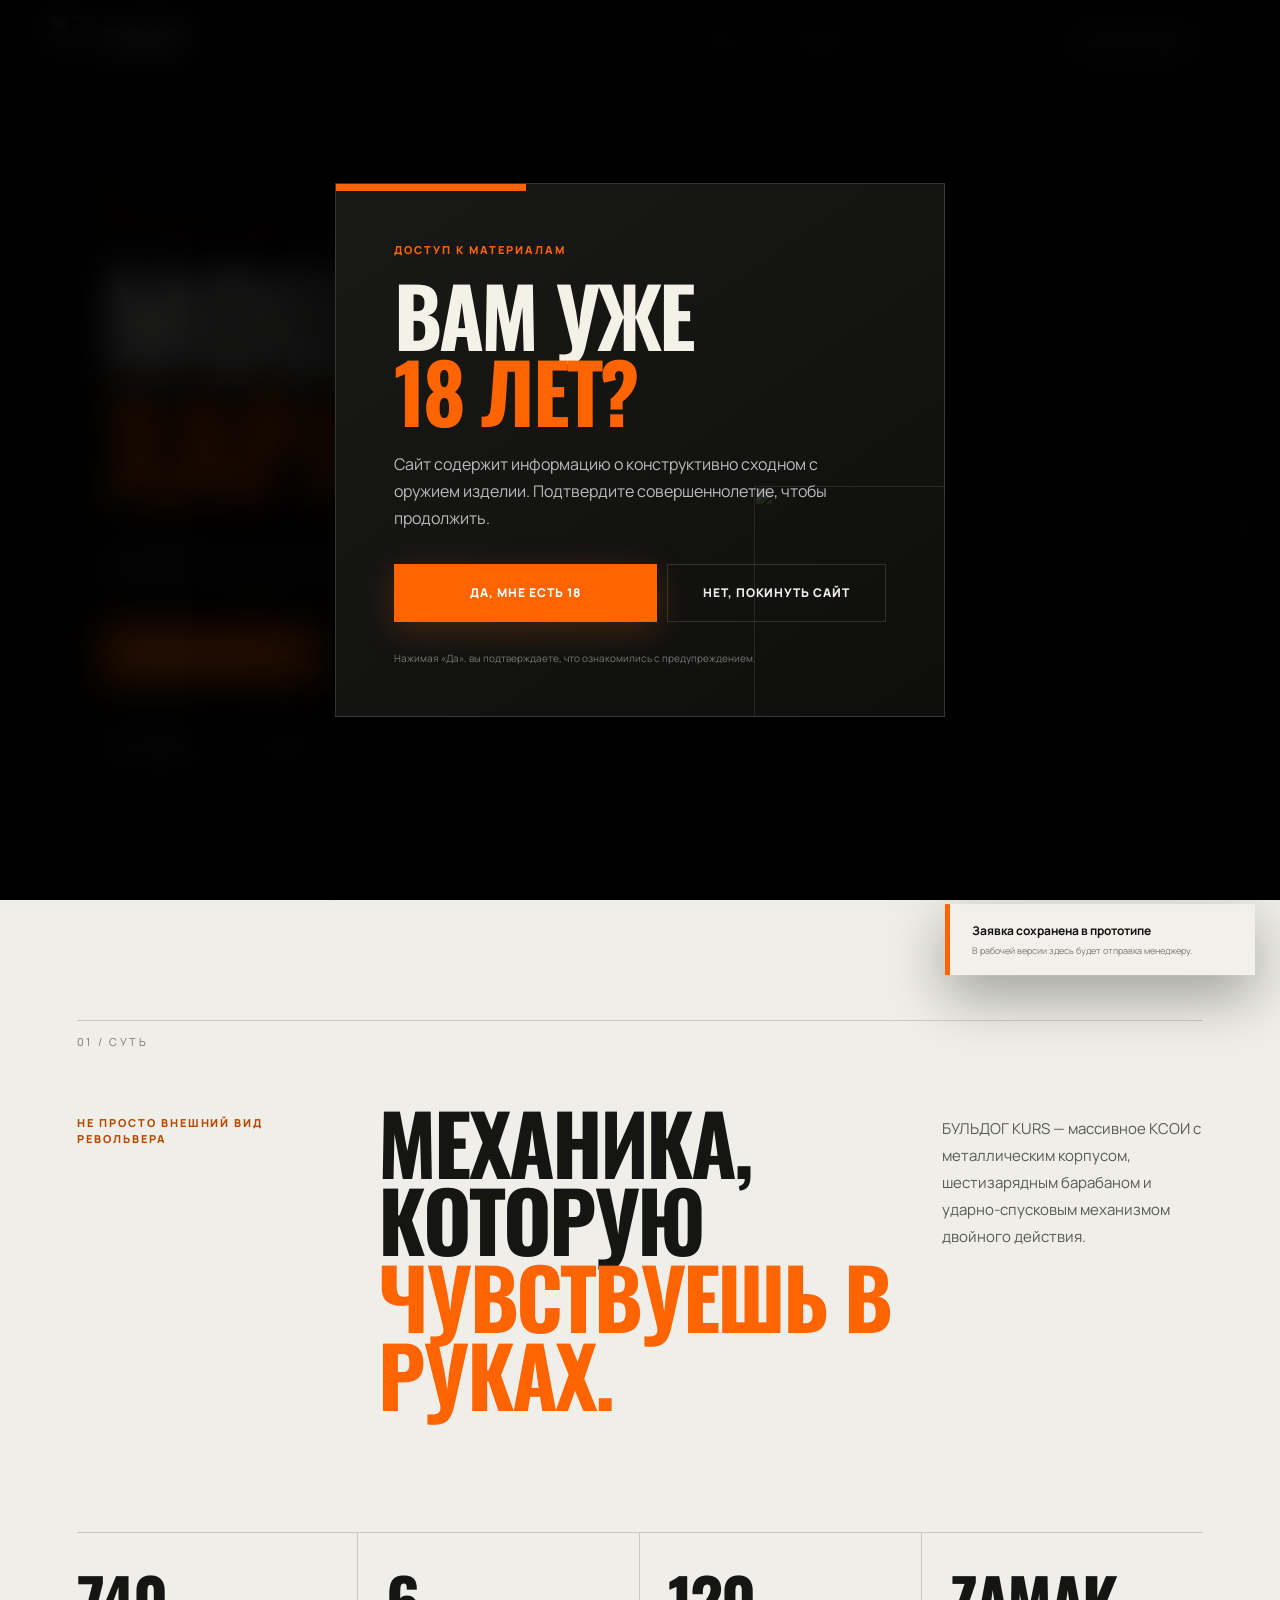
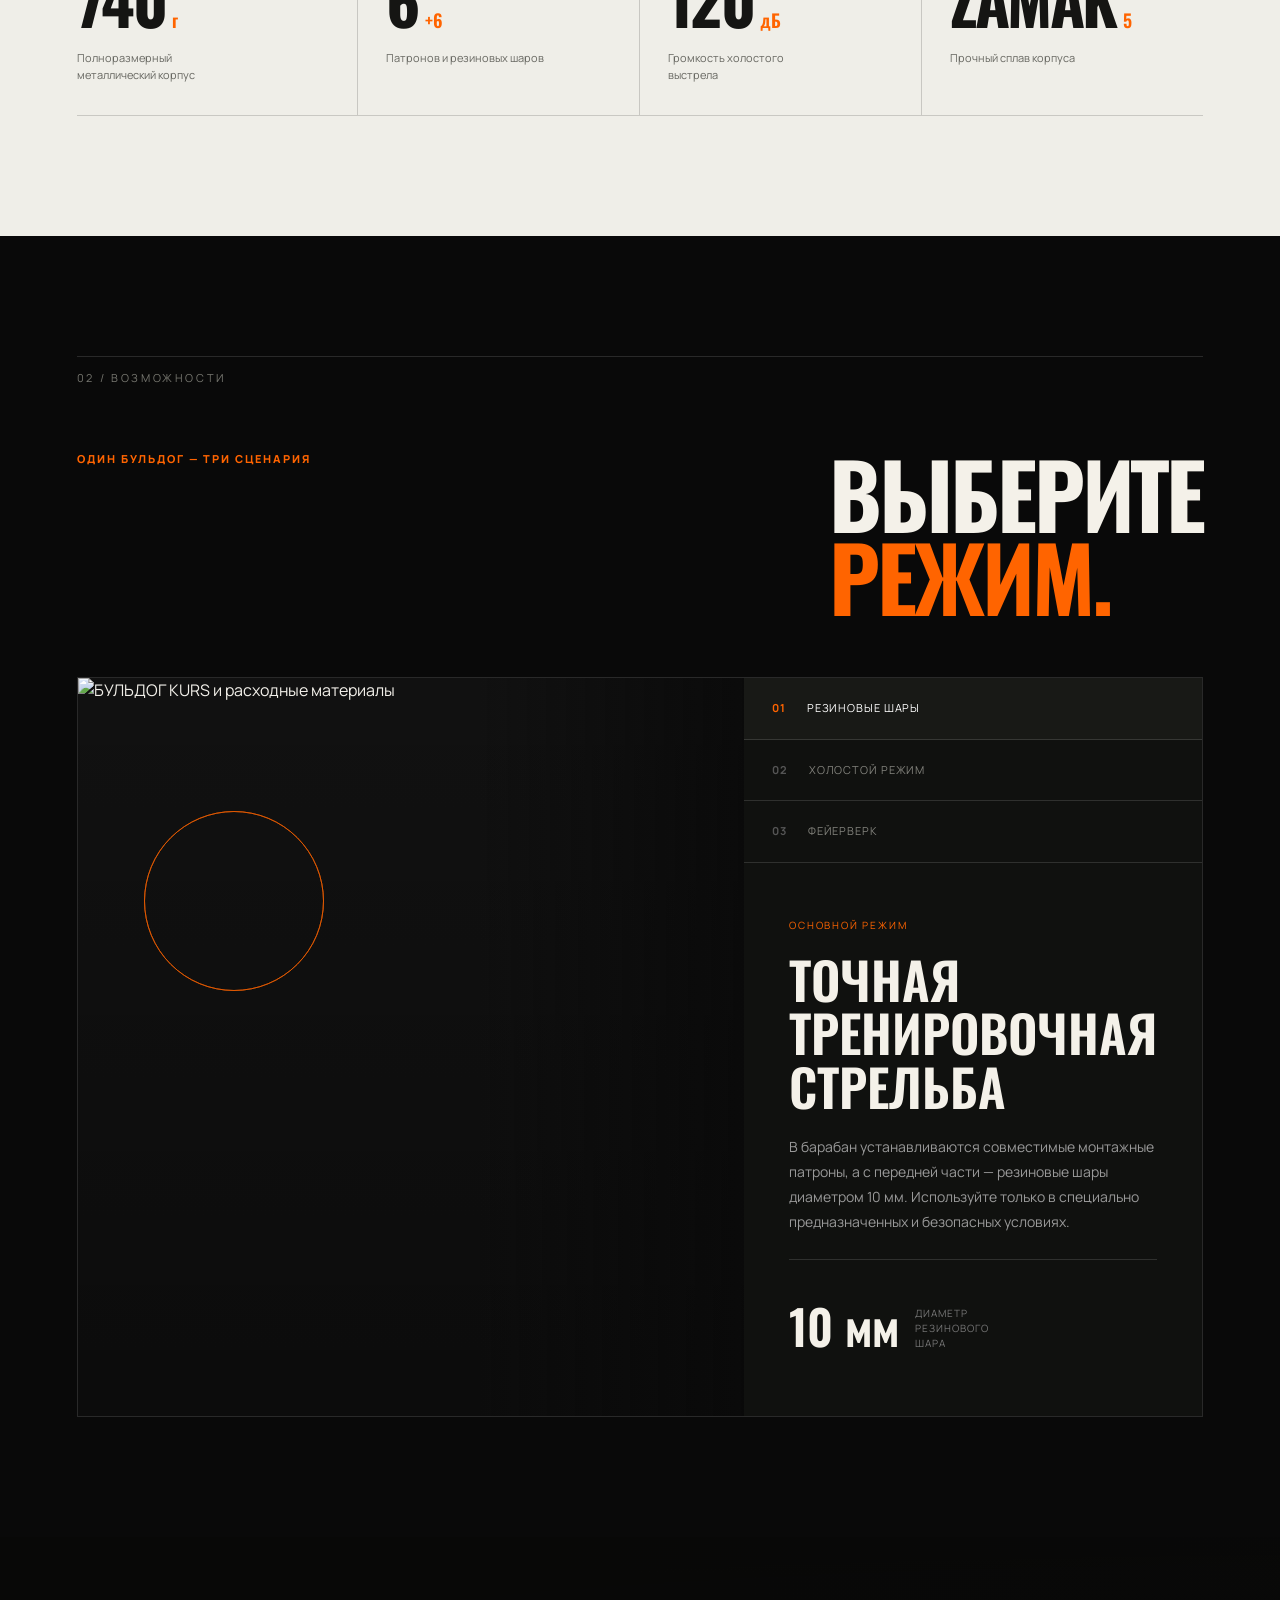
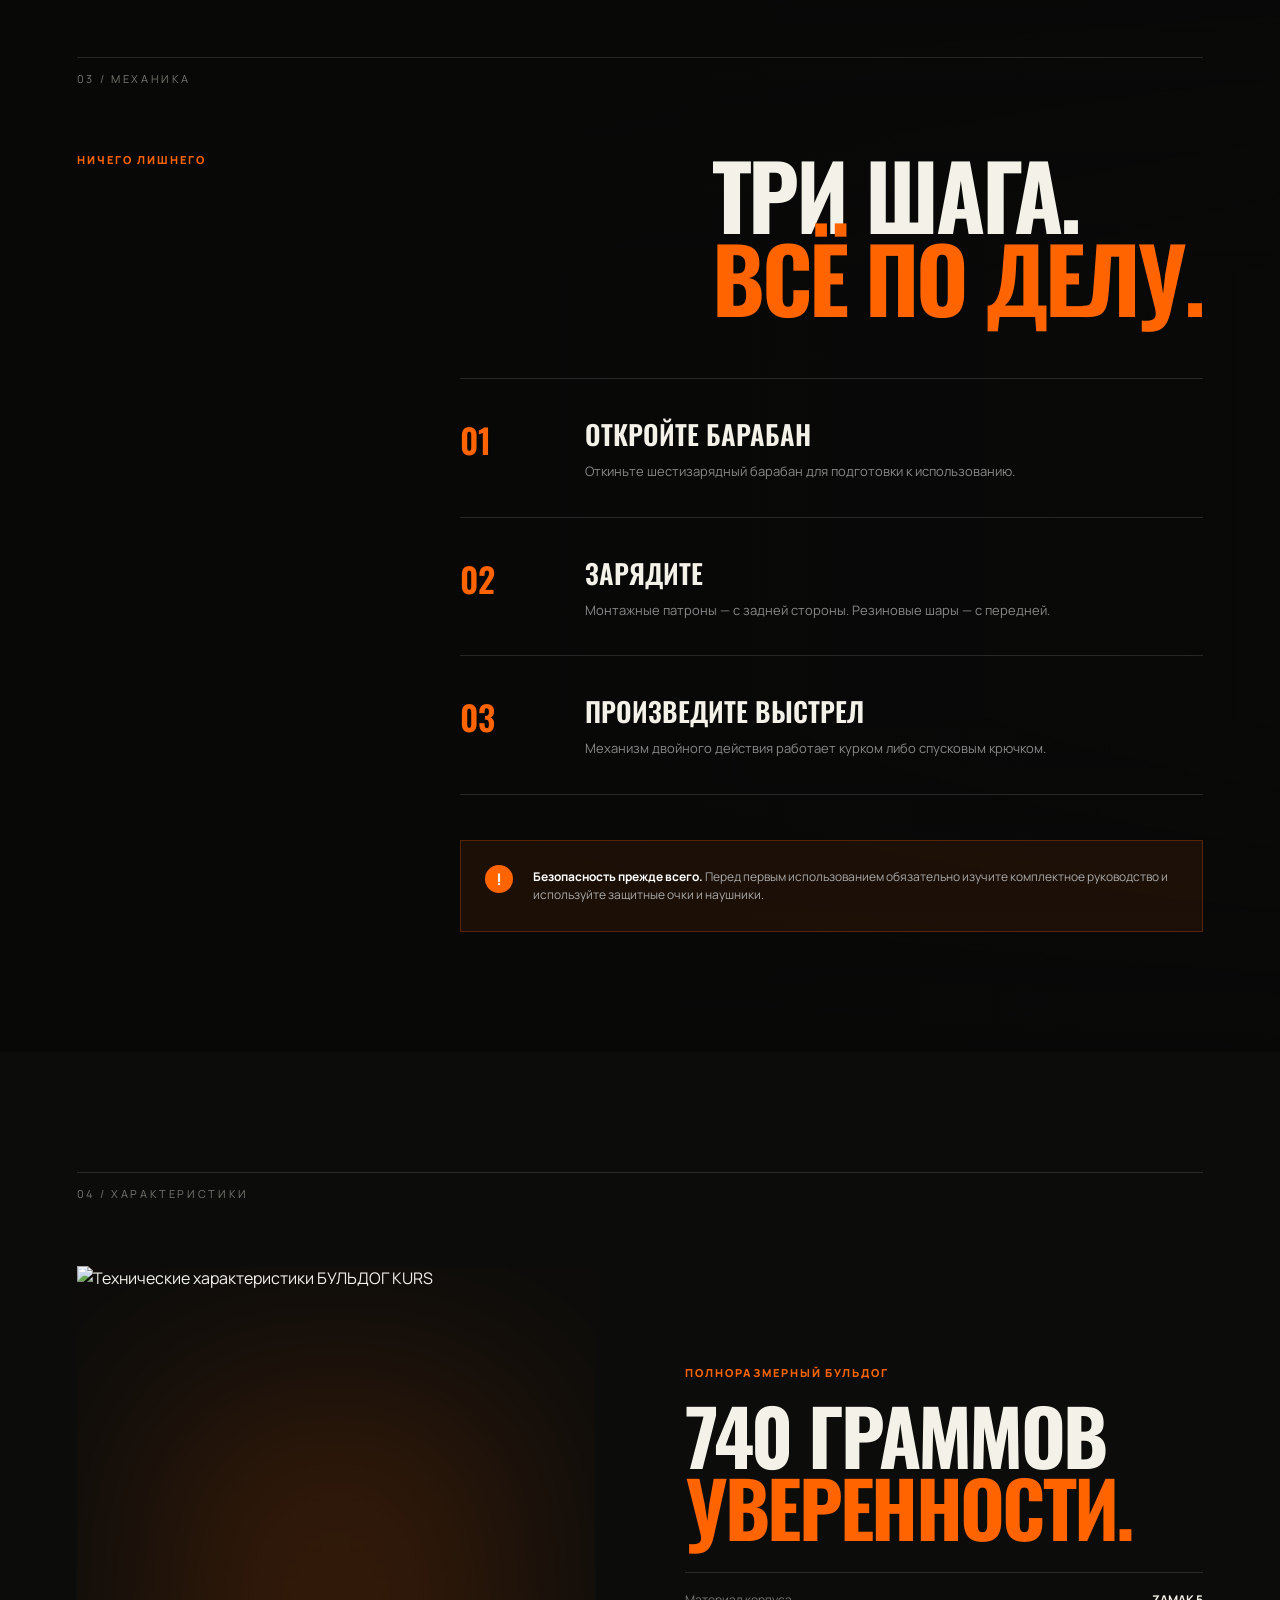
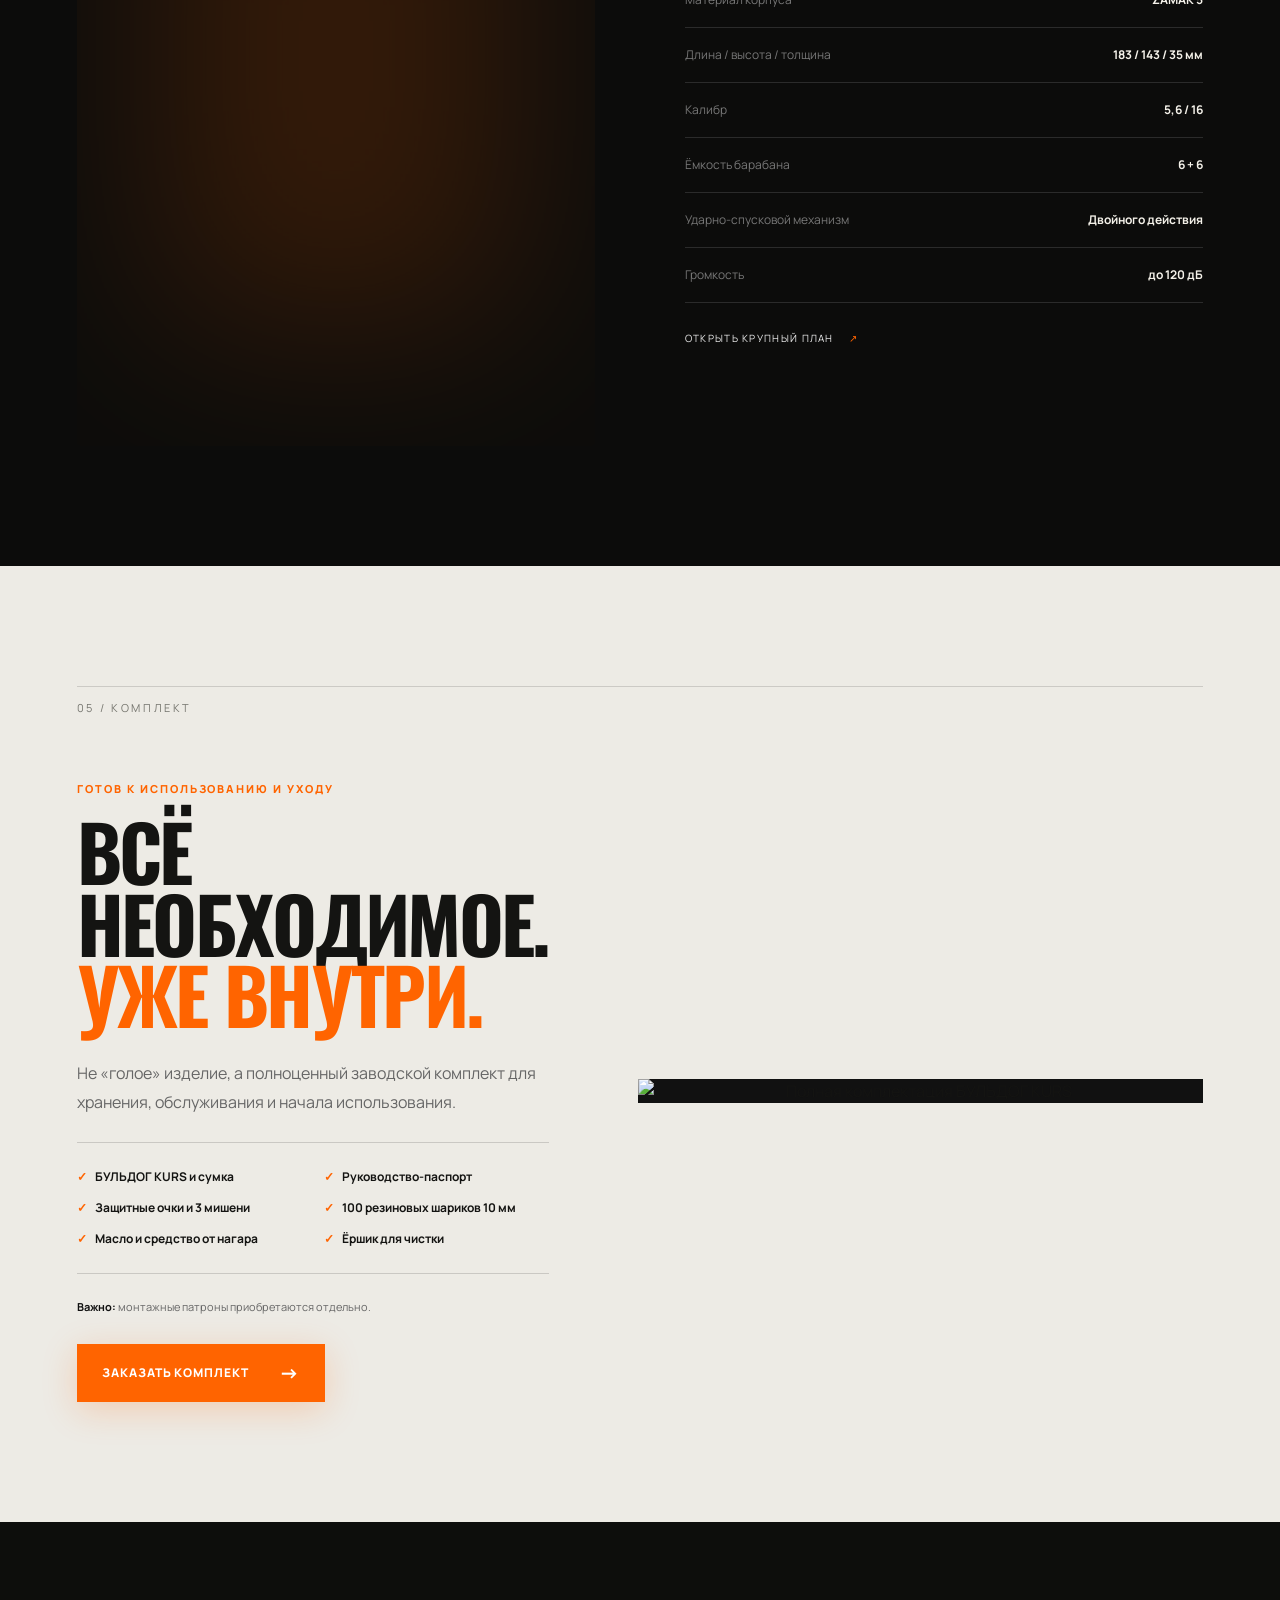
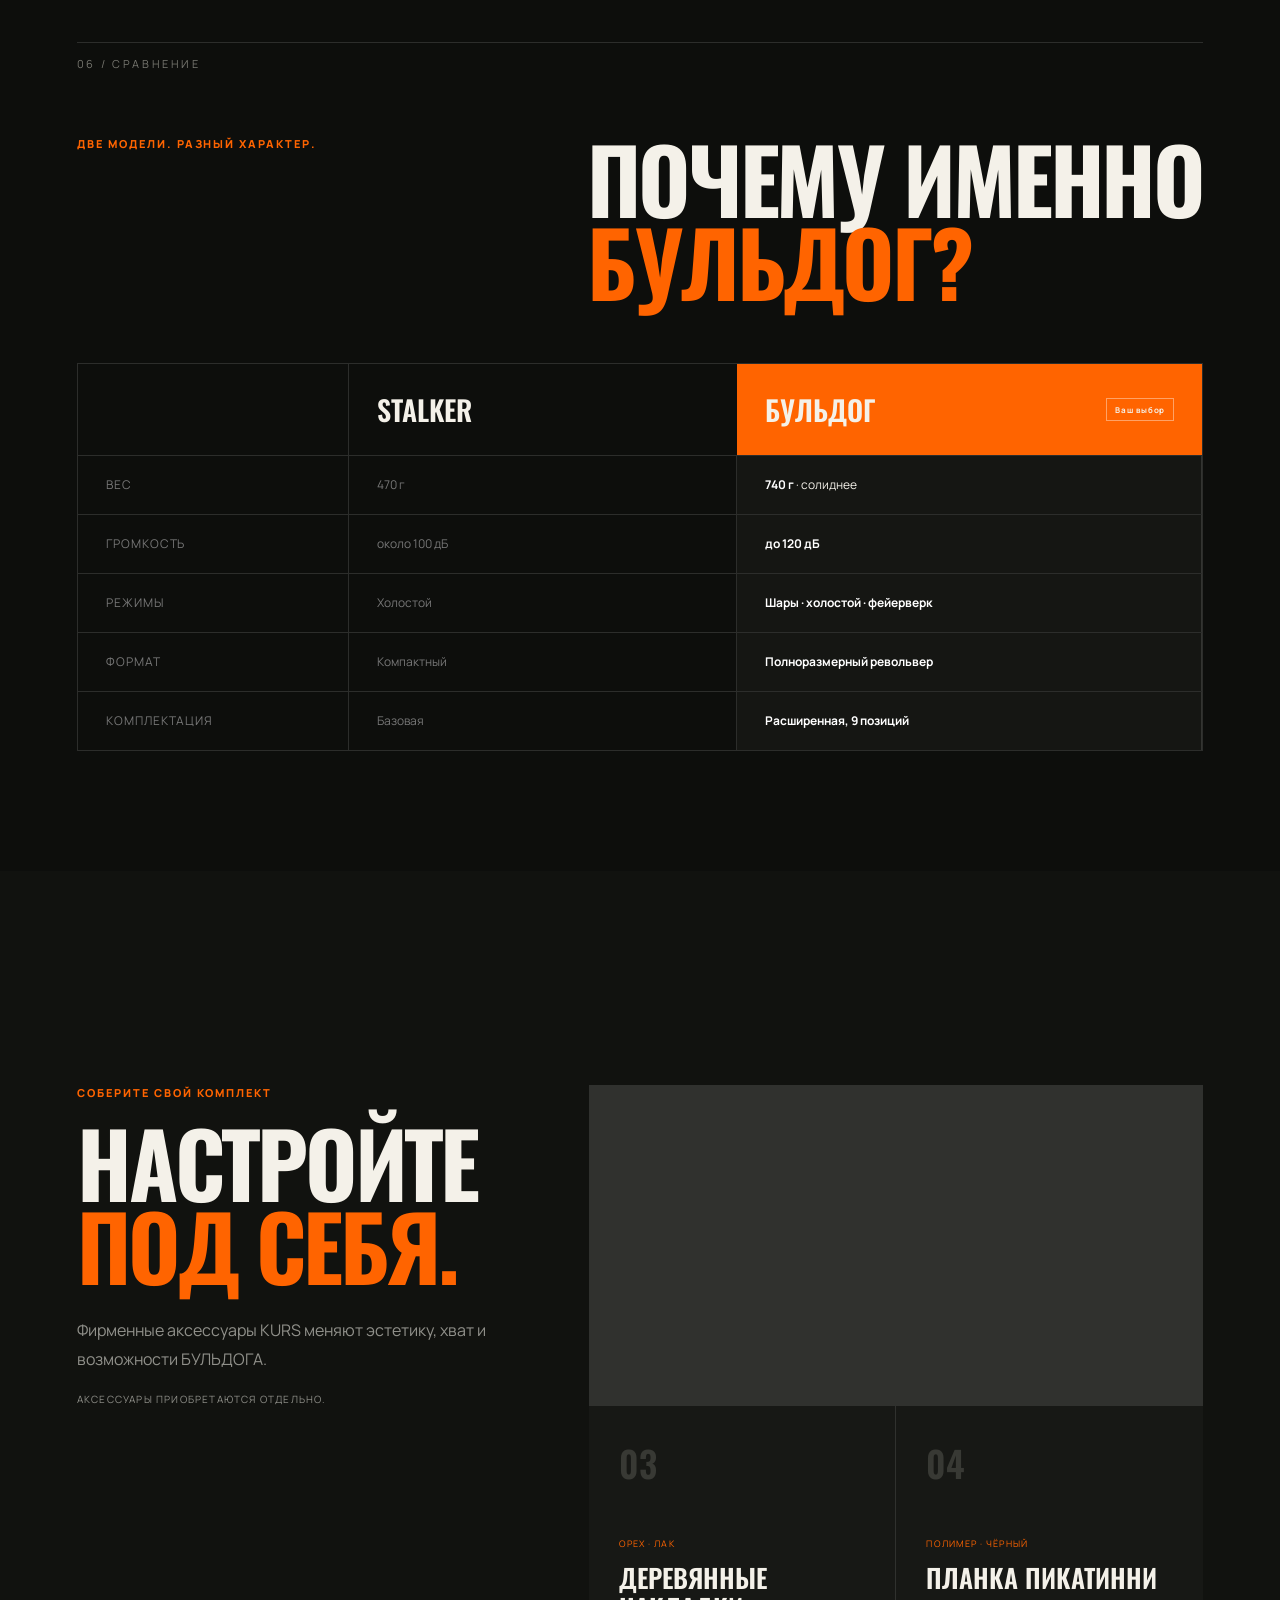
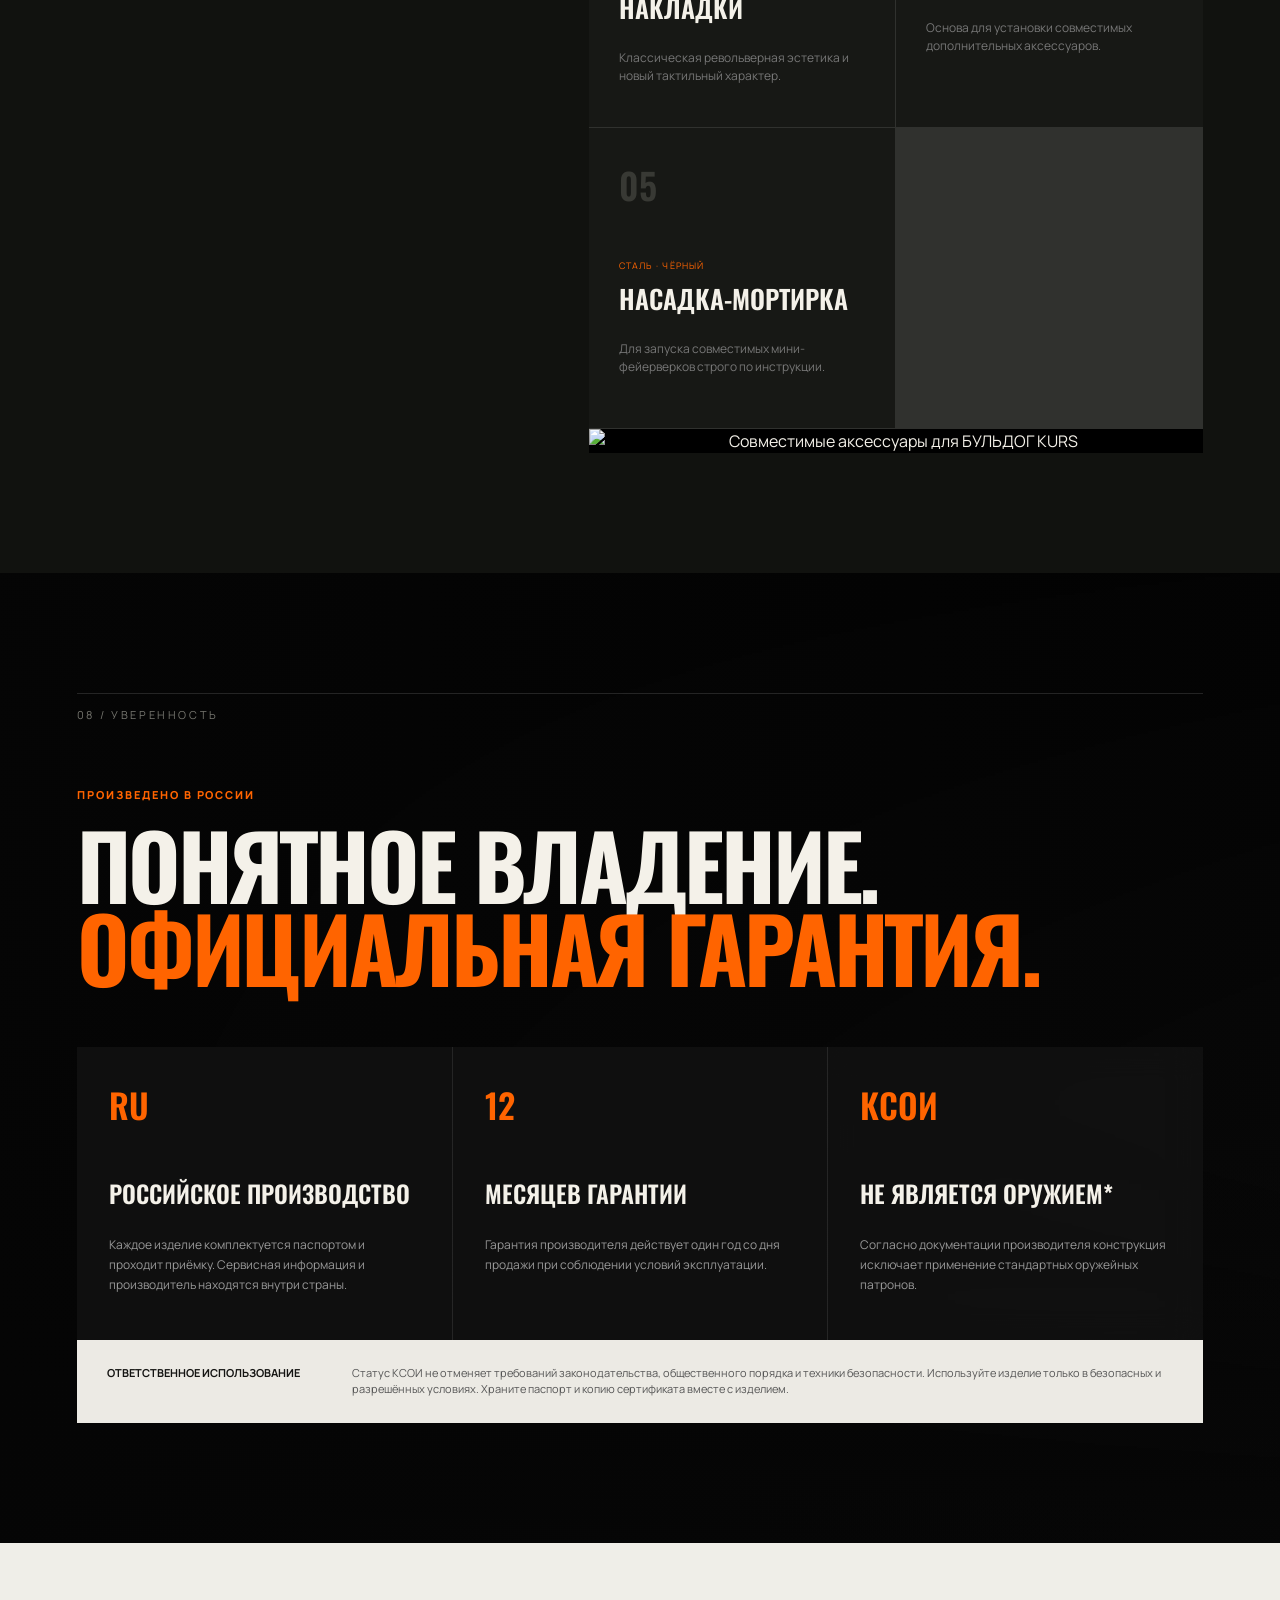
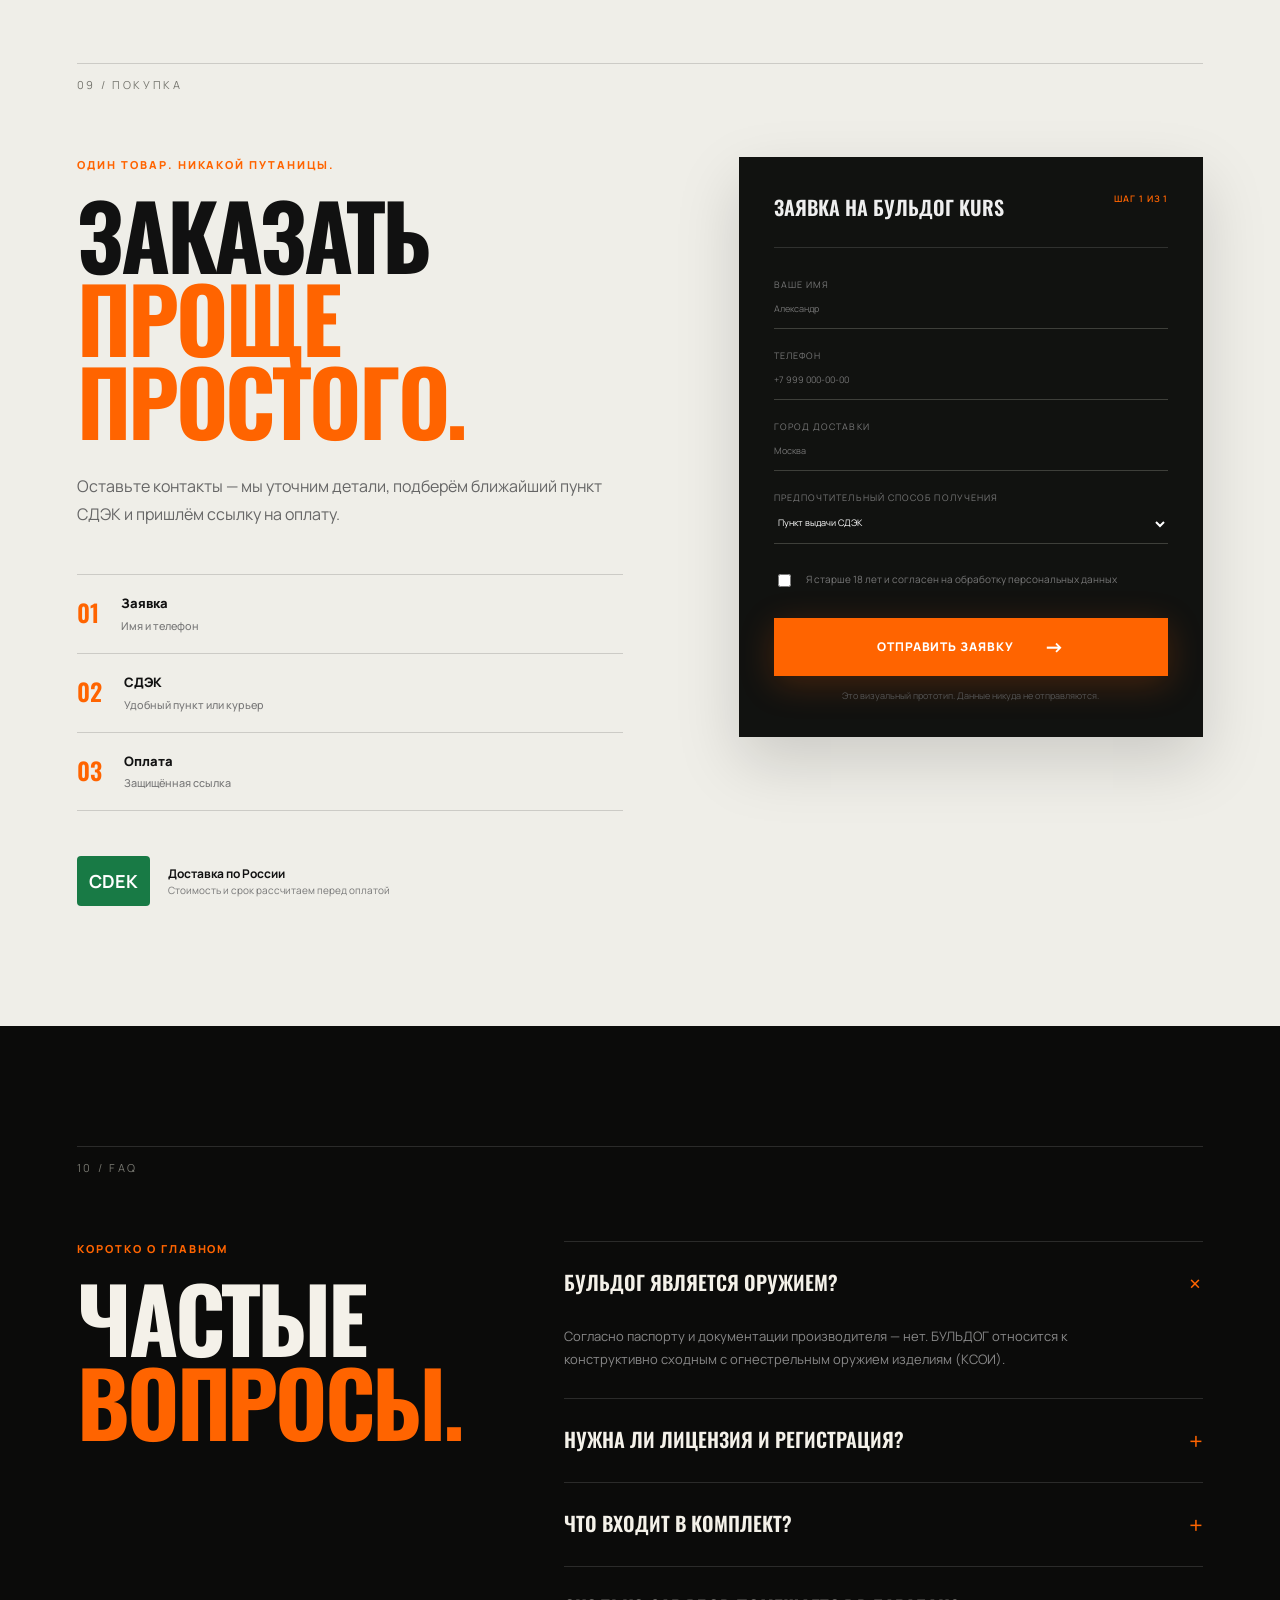
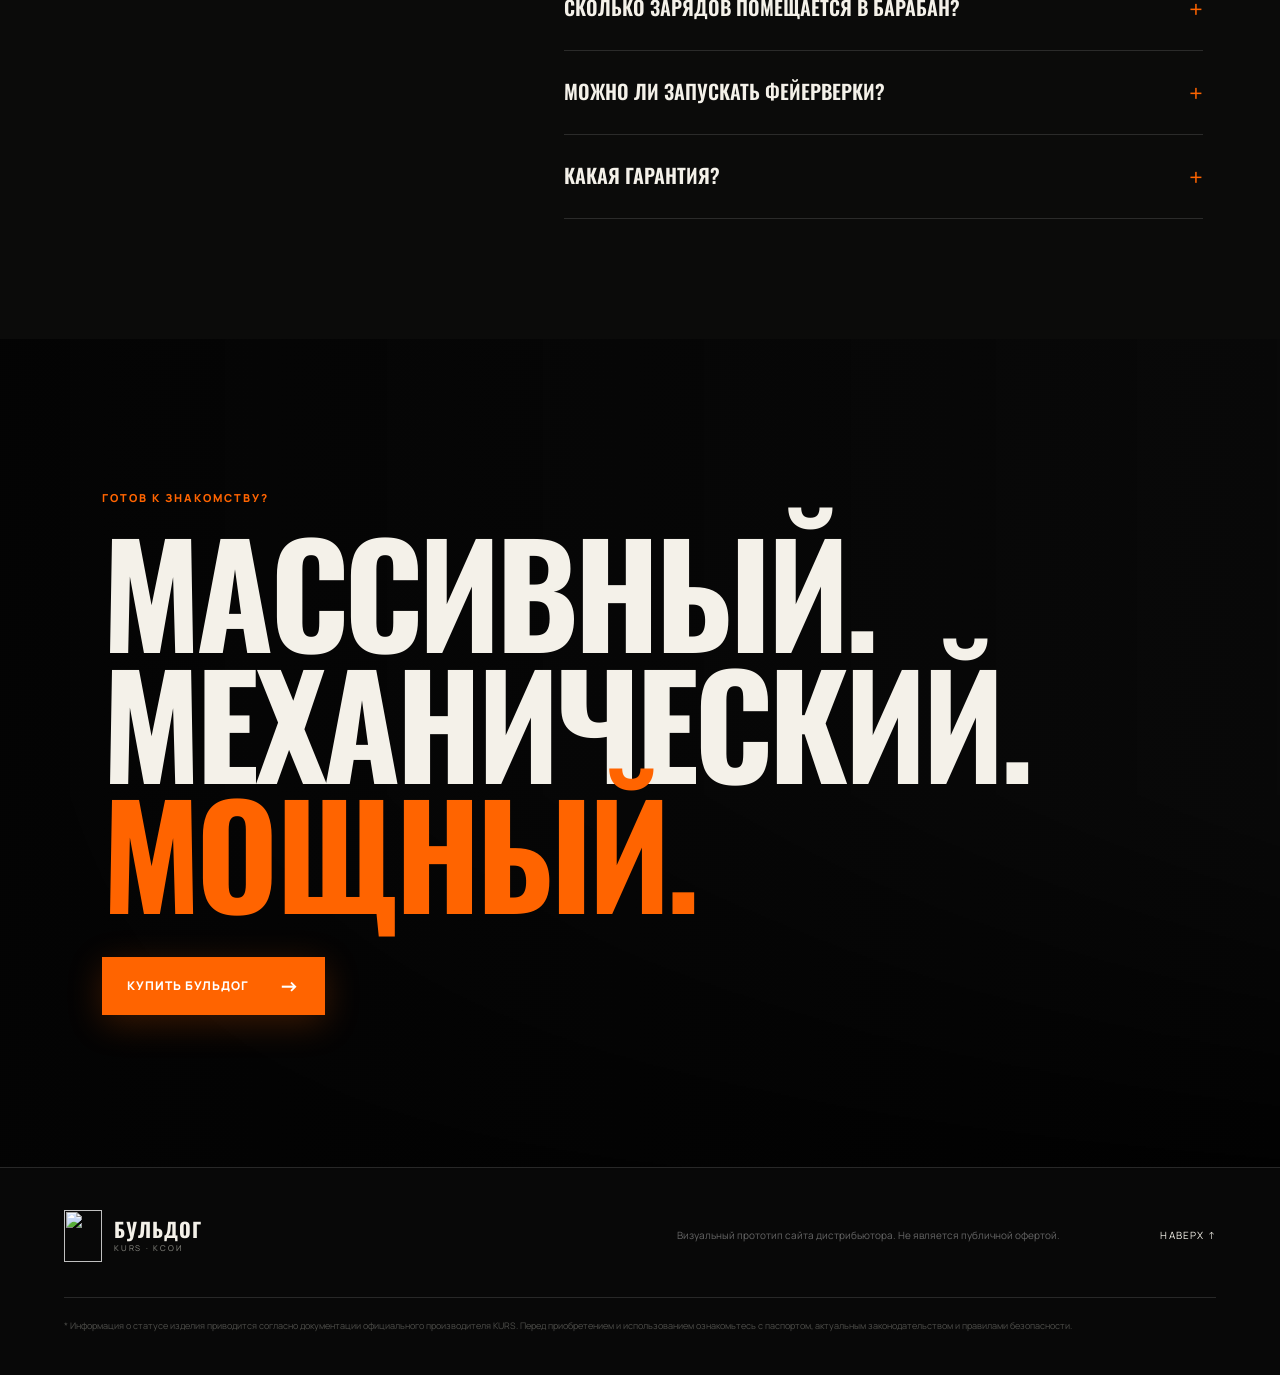
==== index.html @ 3ea6dd88 "Initial" ====
<!doctype html>
<html lang="ru">
<head>
  <meta charset="UTF-8">
  <meta name="viewport" content="width=device-width, initial-scale=1.0">
  <meta name="theme-color" content="#090909">
  <meta name="description" content="БУЛЬДОГ KURS — полноразмерное КСОИ российского производства. Подробный обзор, характеристики, комплектация и заявка на покупку.">
  <meta property="og:type" content="website">
  <meta property="og:locale" content="ru_RU">
  <meta property="og:title" content="БУЛЬДОГ KURS — мощный характер">
  <meta property="og:description" content="Полноразмерная механика. Металлический корпус. Три режима. Российское производство.">
  <meta property="og:image" content="images/og.png">
  <meta name="twitter:card" content="summary_large_image">
  <meta name="twitter:title" content="БУЛЬДОГ KURS — мощный характер">
  <meta name="twitter:description" content="Полноразмерная механика. Металлический корпус. Три режима.">
  <meta name="twitter:image" content="images/og.png">
  <title>БУЛЬДОГ KURS — мощный характер</title>
  <link rel="preconnect" href="https://fonts.googleapis.com">
  <link rel="preconnect" href="https://fonts.gstatic.com" crossorigin>
  <link href="https://fonts.googleapis.com/css2?family=Manrope:wght@400;500;600;700;800&family=Oswald:wght@500;600;700&display=swap" rel="stylesheet">
  <link rel="stylesheet" href="styles.css">
</head>
<body class="age-locked">
  <div class="noise" aria-hidden="true"></div>
  <div class="scroll-progress" aria-hidden="true"><span></span></div>

  <div class="age-gate" id="ageGate" role="dialog" aria-modal="true" aria-labelledby="ageTitle">
    <div class="age-gate__backdrop"></div>
    <div class="age-gate__panel">
      <div class="age-gate__mark" aria-hidden="true">
        <img src="images/logo-dark.webp" alt="">
      </div>
      <p class="eyebrow">Доступ к материалам</p>
      <h2 id="ageTitle">Вам уже<br><span>18 лет?</span></h2>
      <p>Сайт содержит информацию о конструктивно сходном с оружием изделии. Подтвердите совершеннолетие, чтобы продолжить.</p>
      <div class="age-gate__actions">
        <button class="button button--primary" id="ageYes" type="button">Да, мне есть 18</button>
        <button class="button button--ghost" id="ageNo" type="button">Нет, покинуть сайт</button>
      </div>
      <small>Нажимая «Да», вы подтверждаете, что ознакомились с предупреждением.</small>
    </div>
  </div>

  <header class="header" id="header">
    <a class="brand" href="#top" aria-label="БУЛЬДОГ KURS — на главную">
      <img src="images/logo-dark.webp" alt="">
      <span><b>БУЛЬДОГ</b><small>KURS · КСОИ</small></span>
    </a>
    <nav class="nav" aria-label="Главная навигация">
      <a href="#modes">Возможности</a>
      <a href="#specs">Характеристики</a>
      <a href="#kit">Комплект</a>
      <a href="#faq">Вопросы</a>
    </nav>
    <a class="header__cta" href="#order">Оставить заявку <span>↗</span></a>
    <button class="menu-toggle" type="button" aria-label="Открыть меню" aria-expanded="false"><span></span><span></span></button>
  </header>

  <main id="top">
    <section class="hero">
      <div class="hero__bg" aria-hidden="true"></div>
      <div class="hero__shade" aria-hidden="true"></div>
      <div class="hero__content reveal">
        <div class="hero__status"><i></i> Российское производство</div>
        <p class="eyebrow">Конструктивно сходное с оружием изделие</p>
        <h1>Мощный<br><span>характер.</span></h1>
        <p class="hero__lead">Полноразмерная механика револьвера. Металлический корпус. Три режима для тренировочной и развлекательной стрельбы.</p>
        <div class="hero__actions">
          <a class="button button--primary" href="#order">Купить БУЛЬДОГ <span>→</span></a>
          <a class="button button--glass" href="#kit">Что в комплекте</a>
        </div>
        <div class="hero__facts">
          <span><b>Без лицензии</b>и регистрации*</span>
          <span><b>12 месяцев</b>гарантии</span>
          <span><b>Доставка СДЭК</b>по всей России</span>
        </div>
      </div>
      <div class="hero__rail" aria-hidden="true"><span>01</span><i></i><b>БУЛЬДОГ KURS</b></div>
      <a class="hero__scroll" href="#intro"><i></i> Исследовать</a>
    </section>

    <section class="intro section" id="intro">
      <div class="section__index reveal">01 / СУТЬ</div>
      <div class="intro__copy reveal">
        <p class="eyebrow">Не просто внешний вид револьвера</p>
        <h2>Механика, которую<br><span>чувствуешь в руках.</span></h2>
        <p>БУЛЬДОГ KURS — массивное КСОИ с металлическим корпусом, шестизарядным барабаном и ударно-спусковым механизмом двойного действия.</p>
      </div>
      <div class="intro__stats reveal">
        <article><strong data-count="740">0</strong><em>г</em><p>Полноразмерный металлический корпус</p></article>
        <article><strong data-count="6">0</strong><em>+6</em><p>Патронов и резиновых шаров</p></article>
        <article><strong data-count="120">0</strong><em>дБ</em><p>Громкость холостого выстрела</p></article>
        <article><strong>ZAMAK</strong><em>5</em><p>Прочный сплав корпуса</p></article>
      </div>
    </section>

    <section class="modes section" id="modes">
      <div class="section__index reveal">02 / ВОЗМОЖНОСТИ</div>
      <div class="section-heading reveal">
        <p class="eyebrow">Один БУЛЬДОГ — три сценария</p>
        <h2>Выберите<br><span>режим.</span></h2>
      </div>
      <div class="modes__stage reveal">
        <div class="modes__image">
          <img src="images/bulldog-modes.webp" alt="БУЛЬДОГ KURS и расходные материалы" loading="lazy">
          <div class="modes__image-shade"></div>
          <div class="sound-waves" aria-hidden="true"><i></i><i></i><i></i></div>
        </div>
        <div class="modes__content">
          <div class="mode-tabs" role="tablist" aria-label="Режимы использования">
            <button class="mode-tab is-active" data-mode="ball" role="tab" aria-selected="true"><b>01</b> Резиновые шары</button>
            <button class="mode-tab" data-mode="blank" role="tab" aria-selected="false"><b>02</b> Холостой режим</button>
            <button class="mode-tab" data-mode="firework" role="tab" aria-selected="false"><b>03</b> Фейерверк</button>
          </div>
          <article class="mode-copy" id="modeCopy">
            <span>ОСНОВНОЙ РЕЖИМ</span>
            <h3>Точная тренировочная стрельба</h3>
            <p>В барабан устанавливаются совместимые монтажные патроны, а с передней части — резиновые шары диаметром 10 мм. Используйте только в специально предназначенных и безопасных условиях.</p>
            <div><b>10 мм</b><small>Диаметр резинового шара</small></div>
          </article>
        </div>
      </div>
    </section>

    <section class="mechanics">
      <div class="mechanics__bg" aria-hidden="true"></div>
      <div class="mechanics__inner section">
        <div class="section__index reveal">03 / МЕХАНИКА</div>
        <div class="section-heading reveal">
          <p class="eyebrow">Ничего лишнего</p>
          <h2>Три шага.<br><span>Всё по делу.</span></h2>
        </div>
        <div class="steps">
          <article class="reveal"><b>01</b><div><h3>Откройте барабан</h3><p>Откиньте шестизарядный барабан для подготовки к использованию.</p></div></article>
          <article class="reveal"><b>02</b><div><h3>Зарядите</h3><p>Монтажные патроны — с задней стороны. Резиновые шары — с передней.</p></div></article>
          <article class="reveal"><b>03</b><div><h3>Произведите выстрел</h3><p>Механизм двойного действия работает курком либо спусковым крючком.</p></div></article>
        </div>
        <div class="safety-note reveal"><span>!</span><p><b>Безопасность прежде всего.</b> Перед первым использованием обязательно изучите комплектное руководство и используйте защитные очки и наушники.</p></div>
      </div>
    </section>

    <section class="specs section" id="specs">
      <div class="section__index reveal">04 / ХАРАКТЕРИСТИКИ</div>
      <div class="specs__grid">
        <div class="specs__visual reveal">
          <div class="specs__halo" aria-hidden="true"></div>
          <img src="images/bulldog-specs.webp" alt="Технические характеристики БУЛЬДОГ KURS" loading="lazy">
        </div>
        <div class="specs__content reveal">
          <p class="eyebrow">Полноразмерный БУЛЬДОГ</p>
          <h2>740 граммов<br><span>уверенности.</span></h2>
          <div class="spec-list">
            <div><span>Материал корпуса</span><b>ZAMAK 5</b></div>
            <div><span>Длина / высота / толщина</span><b>183 / 143 / 35 мм</b></div>
            <div><span>Калибр</span><b>5,6 / 16</b></div>
            <div><span>Ёмкость барабана</span><b>6 + 6</b></div>
            <div><span>Ударно-спусковой механизм</span><b>Двойного действия</b></div>
            <div><span>Громкость</span><b>до 120 дБ</b></div>
          </div>
          <button class="text-link js-open-gallery" type="button">Открыть крупный план <span>↗</span></button>
        </div>
      </div>
    </section>

    <section class="kit section" id="kit">
      <div class="section__index reveal">05 / КОМПЛЕКТ</div>
      <div class="kit__grid">
        <div class="kit__copy reveal">
          <p class="eyebrow">Готов к использованию и уходу</p>
          <h2>Всё необходимое.<br><span>Уже внутри.</span></h2>
          <p>Не «голое» изделие, а полноценный заводской комплект для хранения, обслуживания и начала использования.</p>
          <ul class="check-list">
            <li>БУЛЬДОГ KURS и сумка</li><li>Руководство-паспорт</li><li>Защитные очки и 3 мишени</li><li>100 резиновых шариков 10 мм</li><li>Масло и средство от нагара</li><li>Ёршик для чистки</li>
          </ul>
          <div class="kit__warning"><b>Важно:</b> монтажные патроны приобретаются отдельно.</div>
          <a class="button button--primary" href="#order">Заказать комплект <span>→</span></a>
        </div>
        <button class="kit__image reveal js-open-gallery" type="button" aria-label="Открыть фотографию комплектации">
          <img src="images/bulldog-kit.webp" alt="Полная комплектация БУЛЬДОГ KURS" loading="lazy">
          <span>Нажмите, чтобы рассмотреть <b>+</b></span>
        </button>
      </div>
    </section>

    <section class="compare section">
      <div class="section__index reveal">06 / СРАВНЕНИЕ</div>
      <div class="section-heading reveal">
        <p class="eyebrow">Две модели. Разный характер.</p>
        <h2>Почему именно<br><span>БУЛЬДОГ?</span></h2>
      </div>
      <div class="compare__table reveal">
        <div class="compare__head"><span></span><b>STALKER</b><b class="is-bulldog">БУЛЬДОГ <small>Ваш выбор</small></b></div>
        <div><span>Вес</span><p>470 г</p><p><b>740 г</b> · солиднее</p></div>
        <div><span>Громкость</span><p>около 100 дБ</p><p><b>до 120 дБ</b></p></div>
        <div><span>Режимы</span><p>Холостой</p><p><b>Шары · холостой · фейерверк</b></p></div>
        <div><span>Формат</span><p>Компактный</p><p><b>Полноразмерный револьвер</b></p></div>
        <div><span>Комплектация</span><p>Базовая</p><p><b>Расширенная, 9 позиций</b></p></div>
      </div>
    </section>

    <section class="accessories section">
      <div class="section__index reveal">07 / АКСЕССУАРЫ</div>
      <div class="accessories__layout">
        <div class="accessories__sticky reveal">
          <p class="eyebrow">Соберите свой комплект</p>
          <h2>Настройте<br><span>под себя.</span></h2>
          <p>Фирменные аксессуары KURS меняют эстетику, хват и возможности БУЛЬДОГА.</p>
          <p class="muted">Аксессуары приобретаются отдельно.</p>
        </div>
        <div class="accessories__cards">
          <article class="reveal"><b>01</b><span>Кайдекс · чёрный</span><h3>Кобура открытого ношения</h3><p>Поясная посадка с набором вставок для точной подгонки.</p></article>
          <article class="reveal"><b>02</b><span>Кайдекс · чёрный</span><h3>Кобура скрытого ношения</h3><p>Компактная поясная конструкция с индивидуальной настройкой.</p></article>
          <article class="reveal"><b>03</b><span>Орех · лак</span><h3>Деревянные накладки</h3><p>Классическая револьверная эстетика и новый тактильный характер.</p></article>
          <article class="reveal"><b>04</b><span>Полимер · чёрный</span><h3>Планка Пикатинни</h3><p>Основа для установки совместимых дополнительных аксессуаров.</p></article>
          <article class="reveal"><b>05</b><span>Сталь · чёрный</span><h3>Насадка-мортирка</h3><p>Для запуска совместимых мини-фейерверков строго по инструкции.</p></article>
          <button class="accessories__image js-open-gallery reveal" type="button"><img src="images/bulldog-accessories.webp" alt="Совместимые аксессуары для БУЛЬДОГ KURS" loading="lazy"><span>Смотреть все аксессуары ↗</span></button>
        </div>
      </div>
    </section>

    <section class="trust">
      <div class="trust__bg" aria-hidden="true"></div>
      <div class="trust__inner section">
        <div class="section__index reveal">08 / УВЕРЕННОСТЬ</div>
        <div class="trust__top reveal">
          <p class="eyebrow">Произведено в России</p>
          <h2>Понятное владение.<br><span>Официальная гарантия.</span></h2>
        </div>
        <div class="trust__cards">
          <article class="reveal"><span>RU</span><h3>Российское производство</h3><p>Каждое изделие комплектуется паспортом и проходит приёмку. Сервисная информация и производитель находятся внутри страны.</p></article>
          <article class="reveal"><span>12</span><h3>Месяцев гарантии</h3><p>Гарантия производителя действует один год со дня продажи при соблюдении условий эксплуатации.</p></article>
          <article class="reveal"><span>КСОИ</span><h3>Не является оружием*</h3><p>Согласно документации производителя конструкция исключает применение стандартных оружейных патронов.</p></article>
        </div>
        <div class="legal reveal"><b>Ответственное использование</b><p>Статус КСОИ не отменяет требований законодательства, общественного порядка и техники безопасности. Используйте изделие только в безопасных и разрешённых условиях. Храните паспорт и копию сертификата вместе с изделием.</p></div>
      </div>
    </section>

    <section class="order section" id="order">
      <div class="section__index reveal">09 / ПОКУПКА</div>
      <div class="order__grid">
        <div class="order__copy reveal">
          <p class="eyebrow">Один товар. Никакой путаницы.</p>
          <h2>Заказать<br><span>проще простого.</span></h2>
          <p>Оставьте контакты — мы уточним детали, подберём ближайший пункт СДЭК и пришлём ссылку на оплату.</p>
          <ol class="order-flow"><li><b>01</b><span>Заявка<small>Имя и телефон</small></span></li><li><b>02</b><span>СДЭК<small>Удобный пункт или курьер</small></span></li><li><b>03</b><span>Оплата<small>Защищённая ссылка</small></span></li></ol>
          <div class="delivery-line"><span>CDEK</span><p><b>Доставка по России</b><small>Стоимость и срок рассчитаем перед оплатой</small></p></div>
        </div>
        <form class="order-form reveal" id="orderForm">
          <div class="order-form__head"><span>Заявка на БУЛЬДОГ KURS</span><b>Шаг 1 из 1</b></div>
          <label>Ваше имя<input name="name" type="text" placeholder="Александр" autocomplete="name" required></label>
          <label>Телефон<input name="phone" type="tel" placeholder="+7 999 000-00-00" autocomplete="tel" required></label>
          <label>Город доставки<input name="city" type="text" placeholder="Москва" autocomplete="address-level2" required></label>
          <label class="select-label">Предпочтительный способ получения<select name="delivery"><option>Пункт выдачи СДЭК</option><option>Курьер СДЭК</option><option>Уточнить с менеджером</option></select></label>
          <label class="checkbox"><input type="checkbox" required><span>Я старше 18 лет и согласен на обработку персональных данных</span></label>
          <button class="button button--primary" type="submit">Отправить заявку <span>→</span></button>
          <small>Это визуальный прототип. Данные никуда не отправляются.</small>
        </form>
      </div>
    </section>

    <section class="faq section" id="faq">
      <div class="section__index reveal">10 / FAQ</div>
      <div class="faq__grid">
        <div class="section-heading reveal"><p class="eyebrow">Коротко о главном</p><h2>Частые<br><span>вопросы.</span></h2></div>
        <div class="faq__list reveal">
          <details open><summary>БУЛЬДОГ является оружием?<i>+</i></summary><p>Согласно паспорту и документации производителя — нет. БУЛЬДОГ относится к конструктивно сходным с огнестрельным оружием изделиям (КСОИ).</p></details>
          <details><summary>Нужна ли лицензия и регистрация?<i>+</i></summary><p>Производитель указывает, что для изделия не требуется лицензия и регистрация. Владелец обязан соблюдать применимые требования законодательства и правила использования.</p></details>
          <details><summary>Что входит в комплект?<i>+</i></summary><p>БУЛЬДОГ, сумка, паспорт, защитные очки, 3 мишени, 100 шариков и набор средств для обслуживания. Монтажные патроны приобретаются отдельно.</p></details>
          <details><summary>Сколько зарядов помещается в барабан?<i>+</i></summary><p>Барабан рассчитан на 6 совместимых монтажных патронов и 6 резиновых шариков диаметром 10 мм.</p></details>
          <details><summary>Можно ли запускать фейерверки?<i>+</i></summary><p>Да, с отдельной стальной насадкой-мортиркой и совместимыми мини-фейерверками KURS — строго по инструкции и в разрешённых местах.</p></details>
          <details><summary>Какая гарантия?<i>+</i></summary><p>12 месяцев со дня продажи. Полные условия указаны в паспорте изделия.</p></details>
        </div>
      </div>
    </section>

    <section class="final-cta">
      <div class="final-cta__bg" aria-hidden="true"></div>
      <div class="final-cta__content reveal">
        <p class="eyebrow">Готов к знакомству?</p>
        <h2>Массивный.<br>Механический.<br><span>Мощный.</span></h2>
        <a class="button button--primary" href="#order">Купить БУЛЬДОГ <span>→</span></a>
      </div>
    </section>
  </main>

  <footer class="footer">
    <div class="brand"><img src="images/logo-dark.webp" alt=""><span><b>БУЛЬДОГ</b><small>KURS · КСОИ</small></span></div>
    <p>Визуальный прототип сайта дистрибьютора. Не является публичной офертой.</p>
    <a href="#top">Наверх ↑</a>
    <small>* Информация о статусе изделия приводится согласно документации официального производителя KURS. Перед приобретением и использованием ознакомьтесь с паспортом, актуальным законодательством и правилами безопасности.</small>
  </footer>

  <dialog class="gallery" id="gallery">
    <button class="gallery__close" type="button" aria-label="Закрыть">×</button>
    <img src="images/bulldog-specs.webp" alt="БУЛЬДОГ KURS — подробное изображение">
  </dialog>

  <div class="toast" id="toast" role="status"><b>Заявка сохранена в прототипе</b><span>В рабочей версии здесь будет отправка менеджеру.</span></div>
  <script src="script.js"></script>
</body>
</html>
---- styles.css ----
:root{--bg:#090909;--panel:#111210;--panel-2:#181916;--text:#f4f1e9;--muted:#999991;--line:rgba(255,255,255,.13);--orange:#ff6400;--orange-2:#ff8a00;--font:'Manrope',Arial,sans-serif;--display:'Oswald','Arial Narrow',sans-serif}
*{box-sizing:border-box}html{scroll-behavior:smooth;background:var(--bg)}body{margin:0;background:var(--bg);color:var(--text);font-family:var(--font);line-height:1.5;overflow-x:hidden}body.age-locked{overflow:hidden}a{color:inherit;text-decoration:none}button,input,select{font:inherit}button{color:inherit}.noise{position:fixed;inset:0;opacity:.035;pointer-events:none;z-index:99;background-image:url("data:image/svg+xml,%3Csvg viewBox='0 0 200 200' xmlns='http://www.w3.org/2000/svg'%3E%3Cfilter id='n'%3E%3CfeTurbulence type='fractalNoise' baseFrequency='.82' numOctaves='3' stitchTiles='stitch'/%3E%3C/filter%3E%3Crect width='100%25' height='100%25' filter='url(%23n)' opacity='.9'/%3E%3C/svg%3E")}.scroll-progress{position:fixed;left:0;right:0;top:0;height:2px;z-index:120;background:transparent}.scroll-progress span{display:block;width:0;height:100%;background:var(--orange);box-shadow:0 0 10px var(--orange)}
.section{padding:120px max(6vw,28px);position:relative}.section__index{font-size:11px;letter-spacing:.24em;color:#76766f;border-top:1px solid var(--line);padding-top:13px;margin-bottom:64px}.eyebrow{text-transform:uppercase;letter-spacing:.18em;font-size:11px;font-weight:800;color:var(--orange);margin:0 0 18px}h1,h2,h3,p{margin-top:0}h1,h2{font-family:var(--display);text-transform:uppercase;letter-spacing:-.035em;line-height:.93;margin-bottom:30px}h2{font-size:clamp(54px,7vw,108px)}h1 span,h2 span,.final-cta h2 span{color:var(--orange)}.section-heading{display:flex;justify-content:space-between;align-items:flex-end;gap:40px;margin-bottom:60px}.section-heading .eyebrow{align-self:flex-start}.section-heading h2{margin:0}.button{border:0;cursor:pointer;display:inline-flex;align-items:center;justify-content:center;gap:30px;min-height:58px;padding:0 25px;text-transform:uppercase;font-size:12px;letter-spacing:.08em;font-weight:800;transition:.3s ease}.button span{font-size:20px;line-height:1}.button--primary{background:var(--orange);color:#fff;box-shadow:0 8px 35px rgba(255,100,0,.22)}.button--primary:hover{background:var(--orange-2);transform:translateY(-2px);box-shadow:0 12px 45px rgba(255,100,0,.34)}.button--ghost{border:1px solid var(--line);background:transparent}.button--glass{border:1px solid rgba(255,255,255,.3);background:rgba(0,0,0,.2);backdrop-filter:blur(14px)}.button--glass:hover,.button--ghost:hover{border-color:var(--orange);color:var(--orange)}
.age-gate{position:fixed;inset:0;z-index:1000;display:grid;place-items:center;padding:20px;transition:.5s ease}.age-gate.is-hidden{opacity:0;visibility:hidden;pointer-events:none}.age-gate__backdrop{position:absolute;inset:0;background:rgba(0,0,0,.87);backdrop-filter:blur(18px)}.age-gate__panel{width:min(610px,100%);position:relative;background:linear-gradient(145deg,#191a17,#0e0e0d);border:1px solid rgba(255,255,255,.15);padding:58px 58px 48px;overflow:hidden;box-shadow:0 40px 100px rgba(0,0,0,.75)}.age-gate__panel:before{content:'';position:absolute;width:190px;height:7px;top:0;left:0;background:var(--orange)}.age-gate__panel h2{font-size:clamp(52px,8vw,82px);margin:0 0 22px}.age-gate__panel>p:not(.eyebrow){max-width:450px;color:#bbb;line-height:1.7}.age-gate__actions{display:grid;grid-template-columns:1.2fr 1fr;gap:10px;margin:32px 0 22px}.age-gate__panel>small{color:#777;font-size:10px}.age-gate__mark{position:absolute;right:-30px;bottom:-80px;width:220px;height:310px;overflow:hidden;opacity:.12}.age-gate__mark img{width:100%;height:100%;object-fit:cover;object-position:center}
.header{position:fixed;z-index:100;left:0;right:0;top:0;height:86px;padding:0 max(4vw,22px);display:flex;align-items:center;justify-content:space-between;border-bottom:1px solid rgba(255,255,255,.12);transition:.3s}.header.is-scrolled{height:70px;background:rgba(8,8,8,.88);backdrop-filter:blur(18px)}.brand{display:flex;align-items:center;gap:12px}.brand img{width:38px;height:52px;object-fit:cover;object-position:center 35%}.brand span{display:flex;flex-direction:column;line-height:1}.brand b{font-family:var(--display);font-size:20px;letter-spacing:.05em}.brand small{font-size:8px;color:#8c8c85;letter-spacing:.22em;margin-top:5px}.nav{display:flex;gap:32px}.nav a{font-size:11px;text-transform:uppercase;letter-spacing:.11em;color:#ccc;transition:.2s}.nav a:hover{color:var(--orange)}.header__cta{font-size:11px;text-transform:uppercase;letter-spacing:.12em;font-weight:800;display:flex;gap:18px;align-items:center}.header__cta span{color:var(--orange);font-size:18px}.menu-toggle{display:none;background:none;border:0;width:42px;height:42px;padding:10px}.menu-toggle span{display:block;height:1px;background:#fff;margin:7px 0}
.hero{height:100svh;min-height:720px;position:relative;display:flex;align-items:center;padding:130px max(8vw,36px) 80px;overflow:hidden}.hero__bg{position:absolute;inset:0;background:url('images/main background.png') center/cover no-repeat;transform:scale(1.04);animation:hero-in 1.6s cubic-bezier(.2,.7,.2,1) both}.hero__shade{position:absolute;inset:0;background:linear-gradient(90deg,rgba(3,3,3,.96) 0%,rgba(3,3,3,.72) 38%,rgba(3,3,3,.12) 72%),linear-gradient(0deg,rgba(0,0,0,.75),transparent 40%)}.hero__content{position:relative;z-index:2;width:min(700px,68vw)}.hero__status{font-size:10px;letter-spacing:.16em;text-transform:uppercase;color:#b8b8b1;display:flex;align-items:center;gap:10px;margin-bottom:24px}.hero__status i{width:7px;height:7px;border-radius:50%;background:var(--orange);box-shadow:0 0 16px var(--orange)}.hero h1{font-size:clamp(76px,10.5vw,170px);margin:0}.hero__lead{font-size:clamp(16px,1.4vw,20px);max-width:650px;color:#d4d2cc;line-height:1.65;margin:30px 0}.hero__actions{display:flex;gap:10px}.hero__facts{display:flex;gap:42px;margin-top:52px}.hero__facts span{font-size:10px;text-transform:uppercase;letter-spacing:.08em;color:#888;line-height:1.6}.hero__facts b{display:block;color:#eee;font-size:12px}.hero__rail{position:absolute;right:30px;top:50%;transform:translateY(-50%);z-index:2;display:flex;flex-direction:column;align-items:center;gap:18px;font-size:9px;letter-spacing:.2em}.hero__rail i{height:120px;width:1px;background:linear-gradient(var(--orange),rgba(255,255,255,.2))}.hero__rail b{writing-mode:vertical-rl;color:#888}.hero__scroll{position:absolute;z-index:2;left:max(8vw,36px);bottom:28px;text-transform:uppercase;font-size:9px;letter-spacing:.25em;color:#aaa;display:flex;align-items:center;gap:12px}.hero__scroll i{width:34px;height:1px;background:var(--orange)}
.intro{background:#efeee8;color:#151513}.intro .section__index{border-color:rgba(0,0,0,.15)}.intro__copy{display:grid;grid-template-columns:1fr 2fr 1fr;align-items:start;gap:40px}.intro__copy .eyebrow{color:#b74a00}.intro__copy h2{font-size:clamp(52px,6.5vw,96px);grid-column:2;margin-top:-12px}.intro__copy p:last-child{font-size:15px;color:#5a5a55;line-height:1.8}.intro__stats{display:grid;grid-template-columns:repeat(4,1fr);margin-top:90px;border-top:1px solid rgba(0,0,0,.16);border-bottom:1px solid rgba(0,0,0,.16)}.intro__stats article{padding:34px 24px 32px 0;border-right:1px solid rgba(0,0,0,.16)}.intro__stats article:not(:first-child){padding-left:28px}.intro__stats article:last-child{border:0}.intro__stats strong{font:700 clamp(44px,5vw,74px)/1 var(--display);letter-spacing:-.04em}.intro__stats em{font:600 18px var(--display);font-style:normal;color:var(--orange);margin-left:7px}.intro__stats p{font-size:11px;color:#676761;max-width:160px;margin:16px 0 0}
.modes{background:var(--bg)}.modes__stage{display:grid;grid-template-columns:1.2fr .8fr;min-height:740px;border:1px solid var(--line)}.modes__image{position:relative;overflow:hidden;background:#111}.modes__image img{width:100%;height:100%;object-fit:cover;object-position:center 32%;filter:saturate(.8);transition:.8s ease}.modes__image-shade{position:absolute;inset:0;background:linear-gradient(90deg,transparent 60%,rgba(9,9,9,.8)),linear-gradient(0deg,rgba(0,0,0,.32),transparent)}.sound-waves{position:absolute;left:10%;top:18%;width:180px;height:180px}.sound-waves i{position:absolute;inset:0;border:1px solid rgba(255,100,0,.5);border-radius:50%;animation:pulse 2.4s infinite}.sound-waves i:nth-child(2){animation-delay:.8s}.sound-waves i:nth-child(3){animation-delay:1.6s}.modes__content{display:flex;flex-direction:column;background:#10110f}.mode-tabs{display:grid}.mode-tab{border:0;border-bottom:1px solid var(--line);background:transparent;padding:22px 28px;text-align:left;text-transform:uppercase;letter-spacing:.08em;font-size:11px;color:#81817b;cursor:pointer;transition:.25s}.mode-tab b{color:#555;margin-right:18px}.mode-tab.is-active{color:#fff;background:#181916}.mode-tab.is-active b{color:var(--orange)}.mode-copy{padding:55px 45px;display:flex;flex-direction:column;flex:1}.mode-copy>span{color:var(--orange);font-size:10px;letter-spacing:.18em}.mode-copy h3{font:600 clamp(34px,4vw,58px)/1.05 var(--display);text-transform:uppercase;margin:20px 0}.mode-copy p{color:#999;line-height:1.8;font-size:14px}.mode-copy>div{border-top:1px solid var(--line);margin-top:auto;padding-top:30px;display:flex;align-items:end;gap:16px}.mode-copy>div b{font:600 48px var(--display)}.mode-copy>div small{font-size:10px;text-transform:uppercase;letter-spacing:.1em;color:#777;max-width:100px;margin-bottom:10px}
.mechanics{position:relative;background:#0a0a09;overflow:hidden}.mechanics__bg{position:absolute;inset:0;background:url('images/background for text.png') center/cover fixed no-repeat;opacity:.38}.mechanics__bg:after{content:'';position:absolute;inset:0;background:linear-gradient(90deg,rgba(5,5,5,.97),rgba(5,5,5,.45)),linear-gradient(0deg,#090909,transparent 30%,transparent 70%,#090909)}.mechanics__inner{z-index:1}.steps{margin-left:34%;border-top:1px solid var(--line)}.steps article{display:grid;grid-template-columns:100px 1fr;gap:25px;padding:35px 0;border-bottom:1px solid var(--line)}.steps article>b{font:600 34px var(--display);color:var(--orange)}.steps h3{font:600 27px var(--display);text-transform:uppercase;margin:0 0 8px}.steps p{margin:0;color:#888;font-size:13px}.safety-note{margin:45px 0 0 34%;display:flex;gap:20px;align-items:flex-start;padding:24px;background:rgba(255,100,0,.08);border:1px solid rgba(255,100,0,.25)}.safety-note span{display:grid;place-items:center;width:28px;height:28px;flex:0 0 auto;border-radius:50%;background:var(--orange);font-weight:800}.safety-note p{font-size:12px;color:#aaa;margin:3px 0}.safety-note b{color:#fff}
.specs{background:#0c0c0b}.specs__grid{display:grid;grid-template-columns:1fr 1fr;gap:7vw;align-items:center}.specs__visual{position:relative;height:min(76vw,780px);overflow:hidden}.specs__visual img{width:100%;height:100%;object-fit:cover;position:relative;filter:saturate(.75)}.specs__halo{position:absolute;inset:15%;background:var(--orange);filter:blur(100px);opacity:.16}.specs__content h2{font-size:clamp(58px,6vw,90px)}.spec-list{border-top:1px solid var(--line)}.spec-list div{display:flex;justify-content:space-between;gap:20px;padding:18px 0;border-bottom:1px solid var(--line);font-size:12px}.spec-list span{color:#777}.spec-list b{text-align:right}.text-link{margin-top:28px;border:0;background:none;padding:0;text-transform:uppercase;color:#eee;font-size:10px;letter-spacing:.13em;cursor:pointer}.text-link span{color:var(--orange);margin-left:12px}
.kit{background:#edebe5;color:#141412}.kit .section__index{border-color:rgba(0,0,0,.14)}.kit__grid{display:grid;grid-template-columns:.75fr 1.25fr;gap:7vw;align-items:center}.kit__copy h2{font-size:clamp(54px,6vw,90px)}.kit__copy>p:not(.eyebrow){color:#666;line-height:1.8}.check-list{display:grid;grid-template-columns:1fr 1fr;gap:13px 22px;padding:25px 0;margin:25px 0;border-top:1px solid rgba(0,0,0,.15);border-bottom:1px solid rgba(0,0,0,.15);list-style:none}.check-list li{font-size:12px;font-weight:700}.check-list li:before{content:'✓';color:var(--orange);margin-right:8px}.kit__warning{font-size:11px;color:#666;margin:0 0 28px}.kit__warning b{color:#111}.kit__image{border:0;background:#111;padding:0;position:relative;cursor:pointer;overflow:hidden;max-height:860px}.kit__image img{display:block;width:100%;height:100%;object-fit:cover;transition:.6s}.kit__image:hover img{transform:scale(1.025)}.kit__image>span{position:absolute;left:25px;right:25px;bottom:25px;background:rgba(10,10,10,.85);color:#fff;backdrop-filter:blur(10px);display:flex;justify-content:space-between;align-items:center;padding:18px 22px;text-align:left;font-size:10px;text-transform:uppercase;letter-spacing:.1em}.kit__image>span b{font-size:25px;color:var(--orange)}
.compare{background:#0d0e0c}.compare__table{border:1px solid var(--line)}.compare__head,.compare__table>div{display:grid;grid-template-columns:.7fr 1fr 1.2fr}.compare__head b{font:600 28px var(--display);padding:25px 28px}.compare__head .is-bulldog{background:var(--orange);display:flex;justify-content:space-between;align-items:center}.compare__head small{font:700 8px var(--font);letter-spacing:.1em;border:1px solid rgba(255,255,255,.4);padding:5px 8px}.compare__table>div:not(.compare__head){border-top:1px solid var(--line)}.compare__table>div>span,.compare__table>div>p{margin:0;padding:20px 28px;border-right:1px solid var(--line);font-size:12px}.compare__table>div>span{color:#777;text-transform:uppercase;letter-spacing:.08em}.compare__table>div>p:nth-child(2){color:#777}.compare__table>div>p:last-child{background:#151613}.compare__table p b{color:#fff}
.accessories{background:#11120f}.accessories__layout{display:grid;grid-template-columns:.8fr 1.2fr;gap:8vw}.accessories__sticky{position:sticky;top:130px;height:max-content}.accessories__sticky h2{font-size:clamp(60px,7vw,100px)}.accessories__sticky>p:not(.eyebrow){max-width:430px;color:#90908a;line-height:1.8}.accessories__sticky .muted{font-size:10px;text-transform:uppercase;letter-spacing:.12em;color:#555}.accessories__cards{display:grid;grid-template-columns:1fr 1fr;gap:1px;background:var(--line)}.accessories__cards article{min-height:300px;background:#171815;padding:30px;position:relative;transition:.3s}.accessories__cards article:hover{background:#1d1e1a;transform:translateY(-3px);z-index:2}.accessories__cards article>b{font:600 36px var(--display);color:#383934}.accessories__cards article>span{display:block;color:var(--orange);font-size:9px;text-transform:uppercase;letter-spacing:.12em;margin:48px 0 12px}.accessories__cards h3{font:600 26px/1.15 var(--display);text-transform:uppercase}.accessories__cards p{font-size:12px;color:#777}.accessories__image{grid-column:1/-1;border:0;padding:0;position:relative;cursor:pointer;overflow:hidden;max-height:520px;background:#000}.accessories__image img{width:100%;display:block;object-fit:cover;object-position:center 22%;transition:.6s}.accessories__image:hover img{transform:scale(1.02)}.accessories__image span{position:absolute;inset:auto 25px 25px 25px;background:var(--orange);padding:16px 20px;text-align:left;text-transform:uppercase;font-size:10px;font-weight:800;letter-spacing:.08em}
.trust{position:relative;overflow:hidden}.trust__bg{position:absolute;inset:0;background:url('images/бульдоги сталкер гарантия.jpg') center 35%/cover no-repeat;filter:saturate(.55)}.trust__bg:after{content:'';position:absolute;inset:0;background:linear-gradient(90deg,rgba(5,5,5,.97),rgba(5,5,5,.45)),linear-gradient(0deg,#080808 0%,transparent 45%,rgba(0,0,0,.8) 100%)}.trust__inner{z-index:1;min-height:970px;display:flex;flex-direction:column}.trust__top h2{font-size:clamp(56px,7vw,105px)}.trust__cards{display:grid;grid-template-columns:repeat(3,1fr);gap:1px;background:var(--line);margin-top:auto}.trust__cards article{background:rgba(12,12,11,.82);backdrop-filter:blur(14px);padding:32px;min-height:260px}.trust__cards article>span{color:var(--orange);font:600 34px var(--display)}.trust__cards h3{font:600 24px var(--display);text-transform:uppercase;margin-top:45px}.trust__cards p{font-size:12px;color:#999;line-height:1.7}.legal{display:grid;grid-template-columns:.4fr 1.6fr;gap:40px;background:#eceae4;color:#151513;padding:25px 30px}.legal b{text-transform:uppercase;font-size:11px}.legal p{font-size:11px;margin:0;color:#555}
.order{background:#efeee8;color:#111}.order .section__index{border-color:rgba(0,0,0,.15)}.order__grid{display:grid;grid-template-columns:1fr .85fr;gap:9vw;align-items:start}.order__copy h2{font-size:clamp(58px,7vw,105px)}.order__copy>p:not(.eyebrow){max-width:580px;color:#666;line-height:1.8}.order-flow{list-style:none;padding:0;margin:45px 0;border-top:1px solid rgba(0,0,0,.15)}.order-flow li{display:flex;gap:22px;padding:19px 0;border-bottom:1px solid rgba(0,0,0,.15)}.order-flow li>b{font:600 24px var(--display);color:var(--orange)}.order-flow span{font-weight:800;font-size:13px}.order-flow small{display:block;font-weight:500;color:#777;margin-top:4px}.delivery-line{display:flex;gap:18px;align-items:center}.delivery-line>span{background:#187a45;color:white;font:700 18px var(--font);padding:13px 12px;border-radius:4px}.delivery-line p{margin:0}.delivery-line b,.delivery-line small{display:block}.delivery-line b{font-size:12px}.delivery-line small{font-size:10px;color:#777}.order-form{background:#111210;color:#eee;padding:35px;box-shadow:0 25px 60px rgba(0,0,0,.15)}.order-form__head{display:flex;justify-content:space-between;border-bottom:1px solid var(--line);padding-bottom:25px;margin-bottom:30px;font:600 20px var(--display);text-transform:uppercase}.order-form__head b{font:600 9px var(--font);color:var(--orange);letter-spacing:.1em}.order-form label:not(.checkbox){display:block;font-size:9px;text-transform:uppercase;letter-spacing:.12em;color:#777;margin:0 0 20px}.order-form input,.order-form select{width:100%;background:transparent;border:0;border-bottom:1px solid #3e3f3a;color:#fff;padding:10px 0 13px;outline:none;border-radius:0}.order-form input:focus,.order-form select:focus{border-color:var(--orange)}.order-form select option{background:#111;color:#fff}.checkbox{display:flex;gap:12px;align-items:flex-start;font-size:10px;color:#777;line-height:1.5;margin:28px 0}.checkbox input{width:auto;margin-top:2px;accent-color:var(--orange)}.order-form .button{width:100%}.order-form>small{display:block;color:#555;text-align:center;margin-top:13px;font-size:9px}
.faq{background:#0b0b0a}.faq__grid{display:grid;grid-template-columns:.65fr 1.35fr;gap:8vw}.faq .section-heading{display:block}.faq .section-heading h2{font-size:clamp(62px,7vw,100px)}.faq__list{border-top:1px solid var(--line)}.faq details{border-bottom:1px solid var(--line)}.faq summary{list-style:none;cursor:pointer;padding:25px 0;display:flex;justify-content:space-between;gap:20px;font:600 20px var(--display);text-transform:uppercase}.faq summary::-webkit-details-marker{display:none}.faq summary i{font:400 24px var(--font);color:var(--orange);transition:.3s}.faq details[open] summary i{transform:rotate(45deg)}.faq details p{color:#888;font-size:13px;line-height:1.8;max-width:720px;padding:0 45px 26px 0;margin:0}
.final-cta{height:92svh;min-height:690px;position:relative;display:flex;align-items:center;padding:max(8vw,50px);overflow:hidden}.final-cta__bg{position:absolute;inset:0;background:url('images/background.png') center/cover no-repeat}.final-cta__bg:after{content:'';position:absolute;inset:0;background:linear-gradient(90deg,rgba(4,4,4,.94),rgba(4,4,4,.4) 60%,transparent),linear-gradient(0deg,rgba(0,0,0,.8),transparent 45%)}.final-cta__content{position:relative}.final-cta h2{font-size:clamp(76px,11vw,165px);margin-bottom:40px}.footer{padding:42px max(5vw,25px);display:grid;grid-template-columns:1fr 1fr auto;gap:35px;align-items:center;border-top:1px solid var(--line);background:#080808}.footer>p{margin:0;font-size:10px;color:#666;text-align:center}.footer>a{font-size:10px;text-transform:uppercase;letter-spacing:.12em}.footer>small{grid-column:1/-1;border-top:1px solid var(--line);padding-top:20px;color:#4f4f4b;font-size:9px;line-height:1.7}
.gallery{border:1px solid var(--line);padding:0;background:#090909;max-width:min(86vw,860px);max-height:88vh;box-shadow:0 30px 100px rgba(0,0,0,.8)}.gallery::backdrop{background:rgba(0,0,0,.88);backdrop-filter:blur(12px)}.gallery img{display:block;max-width:100%;max-height:88vh;object-fit:contain}.gallery__close{position:fixed;right:max(4vw,20px);top:20px;border:1px solid rgba(255,255,255,.3);width:46px;height:46px;background:#111;border-radius:50%;font-size:28px;cursor:pointer;z-index:2}.toast{position:fixed;z-index:300;right:25px;bottom:25px;background:#f2f0e9;color:#111;padding:18px 22px;display:flex;flex-direction:column;min-width:310px;transform:translateY(140%);transition:.45s cubic-bezier(.2,.8,.2,1);box-shadow:0 20px 60px rgba(0,0,0,.35);border-left:5px solid var(--orange)}.toast.is-visible{transform:none}.toast b{font-size:12px}.toast span{font-size:9px;color:#777;margin-top:4px}.reveal{opacity:0;transform:translateY(28px);transition:opacity .8s ease,transform .8s cubic-bezier(.2,.7,.2,1)}.reveal.is-visible{opacity:1;transform:none}
@keyframes hero-in{from{transform:scale(1.12);filter:brightness(.5)}to{transform:scale(1.04);filter:brightness(1)}}@keyframes pulse{0%{transform:scale(.2);opacity:0}20%{opacity:1}100%{transform:scale(1.2);opacity:0}}
@media(max-width:980px){.nav{display:none;position:absolute;left:0;right:0;top:70px;padding:20px;background:#0b0b0b;flex-direction:column}.nav.is-open{display:flex}.header__cta{display:none}.menu-toggle{display:block}.hero{padding-left:30px}.hero__content{width:min(720px,86vw)}.hero__rail{display:none}.intro__copy{grid-template-columns:1fr}.intro__copy h2{grid-column:auto}.intro__stats{grid-template-columns:1fr 1fr}.modes__stage,.specs__grid,.kit__grid,.order__grid{grid-template-columns:1fr}.modes__image{min-height:640px}.specs__visual{height:700px}.kit__grid{gap:55px}.accessories__layout{grid-template-columns:1fr}.accessories__sticky{position:static}.trust__cards{grid-template-columns:1fr}.trust__inner{min-height:auto}.trust__cards article{min-height:auto}.faq__grid{grid-template-columns:1fr}.footer{grid-template-columns:1fr auto}.footer>p{display:none}}
@media(max-width:680px){.section{padding:82px 20px}.section__index{margin-bottom:42px}.age-gate__panel{padding:45px 25px 34px}.age-gate__actions{grid-template-columns:1fr}.age-gate__mark{display:none}.header{height:70px}.brand img{width:30px;height:42px}.hero{min-height:740px;padding:110px 20px 75px;align-items:flex-end}.hero__bg{background-position:61% center}.hero__shade{background:linear-gradient(0deg,rgba(2,2,2,.98) 0%,rgba(2,2,2,.78) 55%,rgba(2,2,2,.1) 100%)}.hero h1{font-size:clamp(69px,22vw,96px)}.hero__lead{font-size:14px;margin:20px 0}.hero__actions{flex-direction:column;align-items:stretch}.hero__facts{gap:15px;margin-top:30px}.hero__facts span:nth-child(3){display:none}.hero__scroll{display:none}.intro__copy h2,.section-heading h2{font-size:50px}.intro__stats{grid-template-columns:1fr 1fr;margin-top:50px}.intro__stats article{padding:22px 12px!important}.intro__stats article:nth-child(2){border-right:0}.intro__stats strong{font-size:42px}.section-heading{display:block}.modes__stage{display:flex;flex-direction:column;min-height:auto}.modes__image{min-height:430px}.mode-tabs{grid-template-columns:repeat(3,1fr)}.mode-tab{padding:15px 8px;text-align:center;font-size:8px}.mode-tab b{display:block;margin:0 0 5px}.mode-copy{padding:32px 24px;min-height:420px}.steps,.safety-note{margin-left:0}.steps article{grid-template-columns:60px 1fr}.specs__visual{height:590px}.spec-list div{flex-direction:column;gap:5px}.spec-list b{text-align:left}.check-list{grid-template-columns:1fr}.compare__table{overflow-x:auto}.compare__head,.compare__table>div{min-width:680px}.accessories__cards{grid-template-columns:1fr}.accessories__image{grid-column:auto}.trust__top h2{font-size:49px}.legal{grid-template-columns:1fr;gap:10px}.order-form{padding:28px 20px}.faq summary{font-size:17px}.final-cta{height:82svh;padding:70px 20px;align-items:flex-end}.final-cta h2{font-size:70px}.footer{grid-template-columns:1fr}.footer>a{display:none}.toast{left:15px;right:15px;bottom:15px;min-width:0}}
@media(prefers-reduced-motion:reduce){html{scroll-behavior:auto}.reveal{opacity:1;transform:none;transition:none}.hero__bg,.sound-waves i{animation:none}.button{transition:none}}

/* Optimized image sources for production hosting. */
.hero__bg{background-image:url('images/main-background.webp')}
.mechanics__bg{background-image:url('images/background-text.webp')}
.trust__bg{background-image:url('images/bulldog-warranty.webp')}
.final-cta__bg{background-image:url('images/background.webp')}
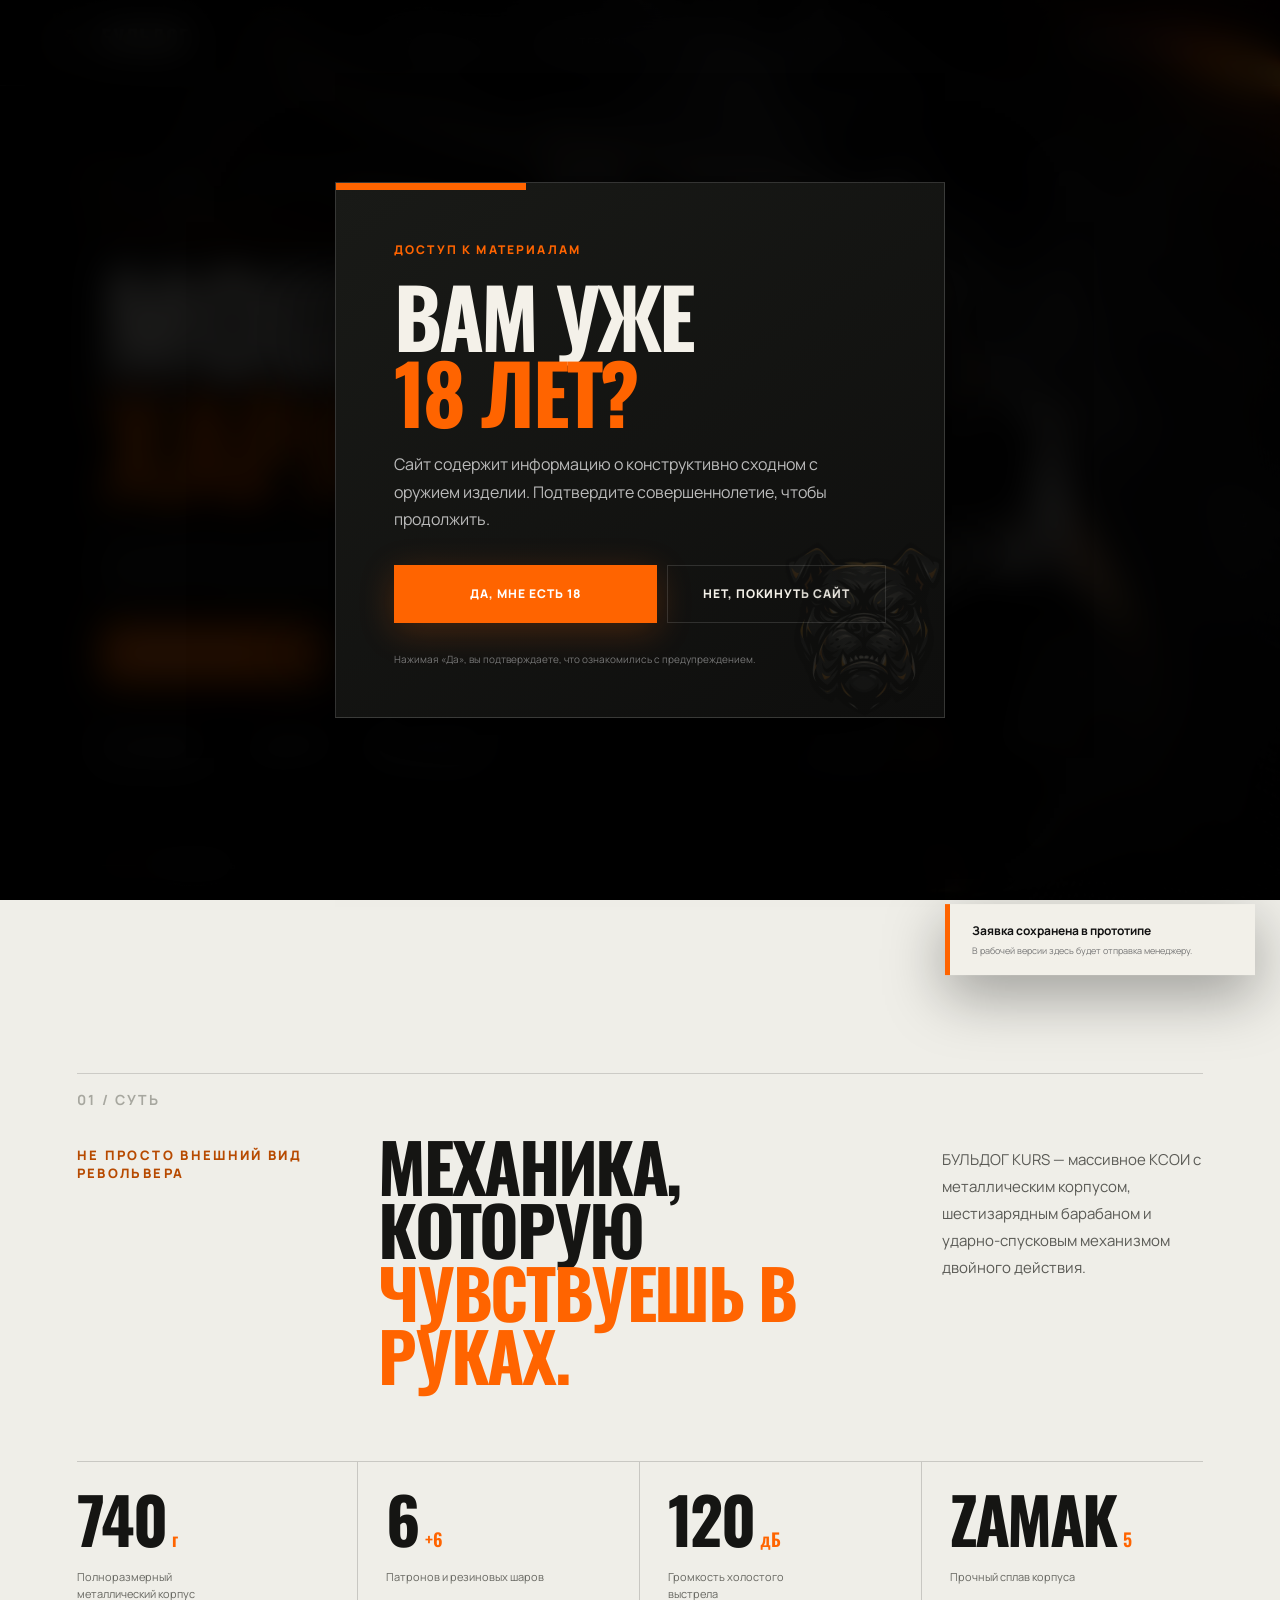
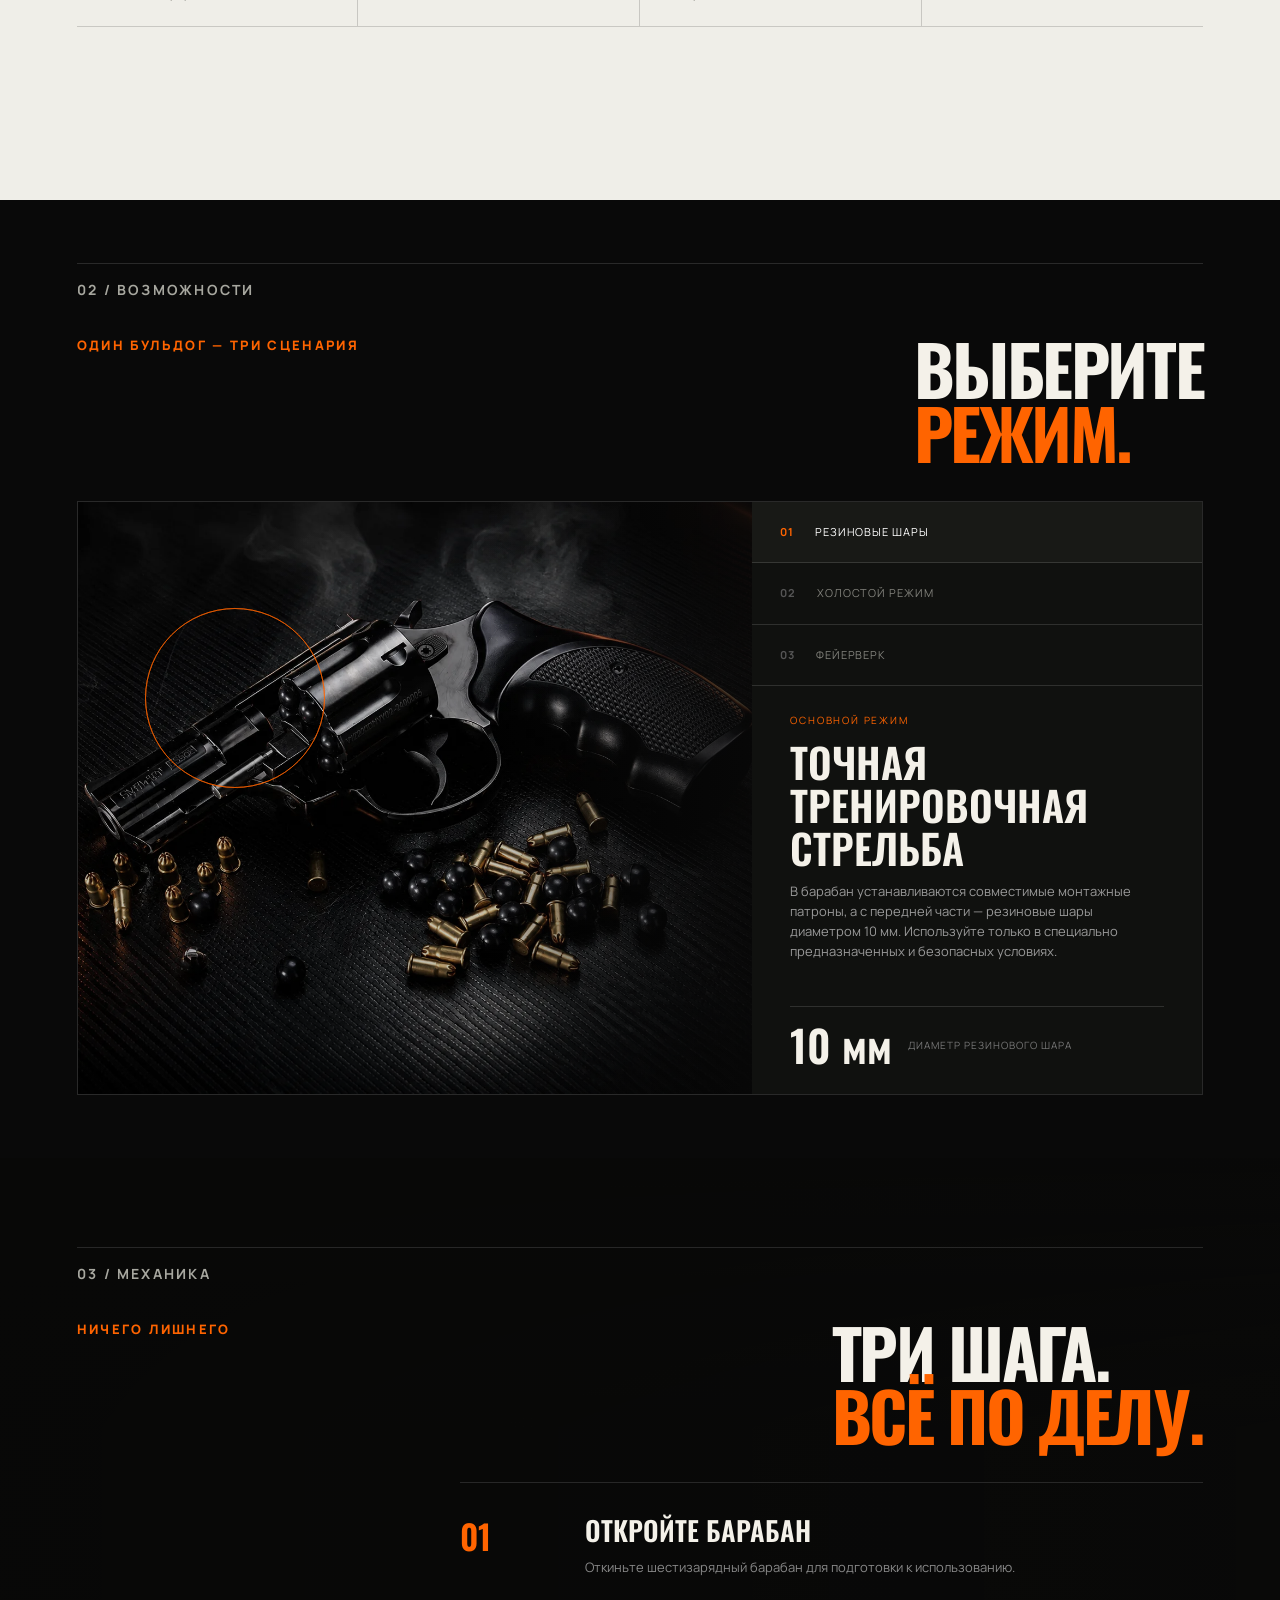
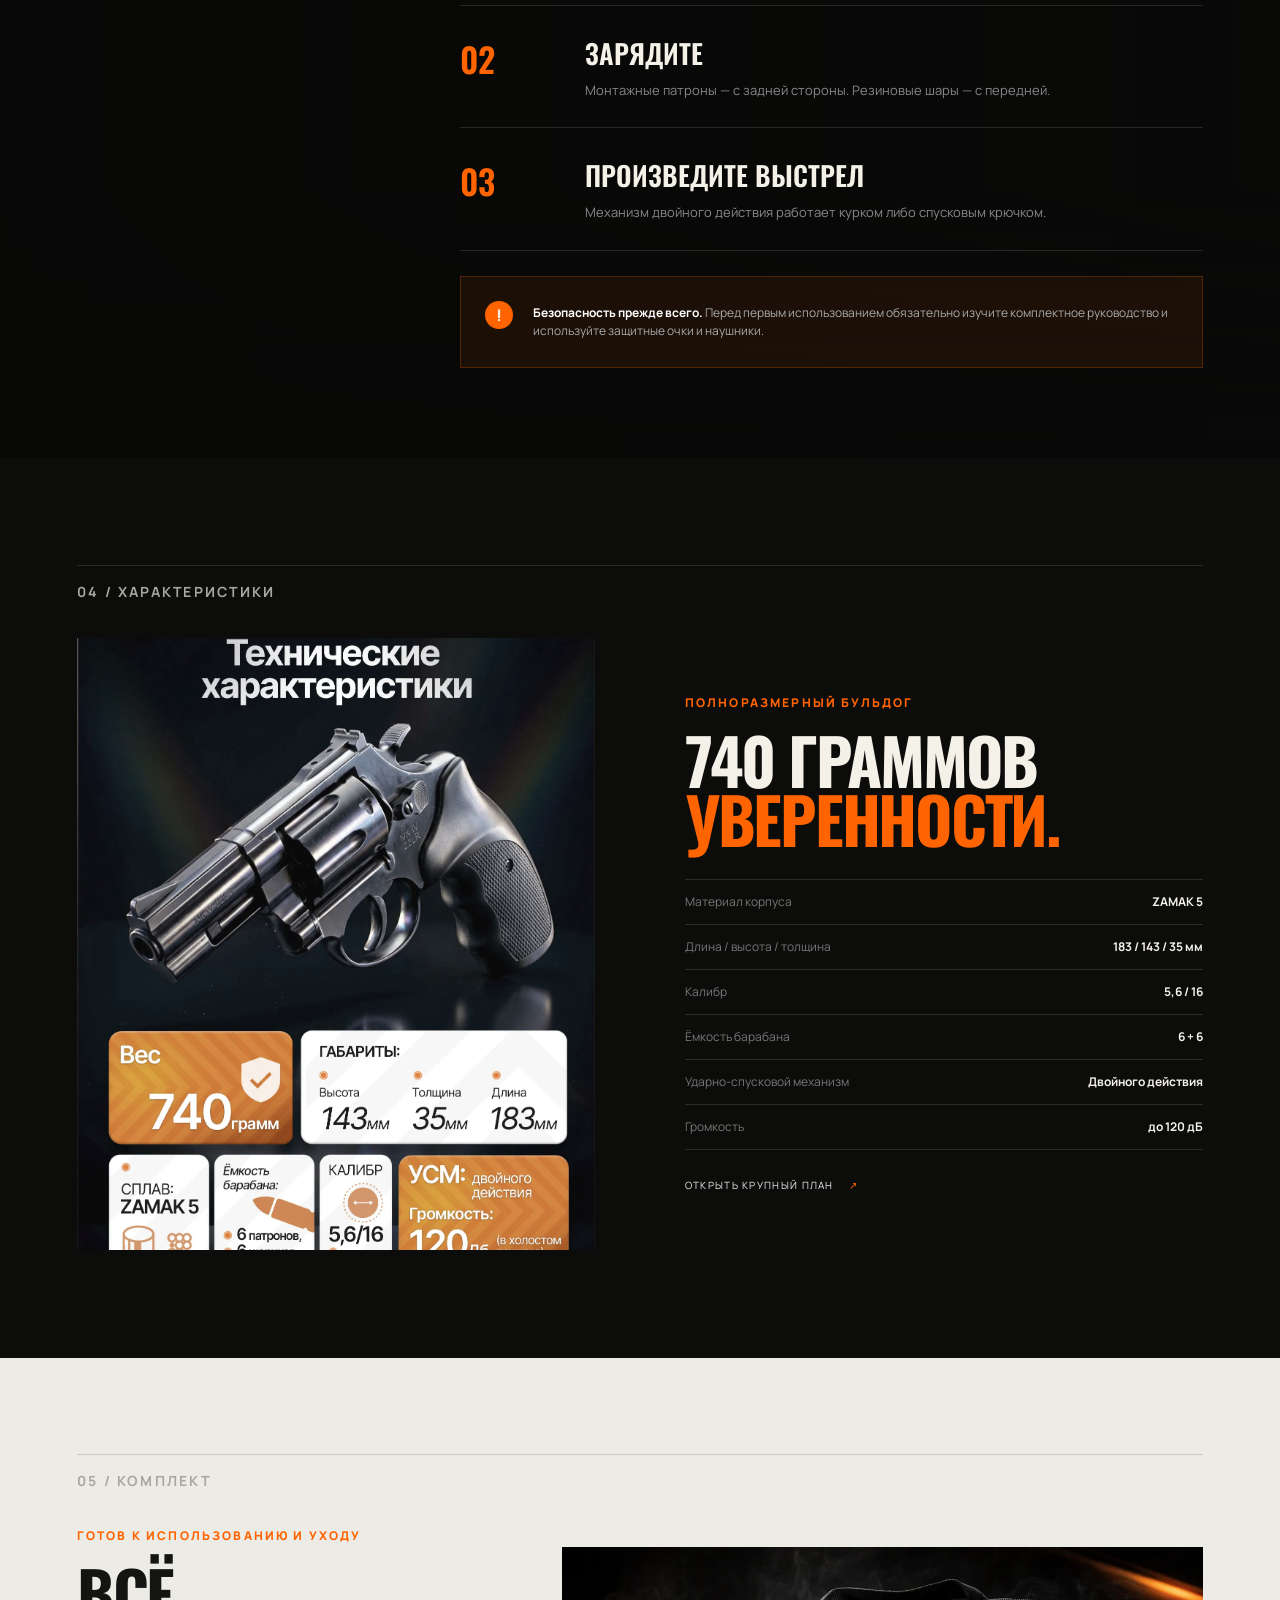
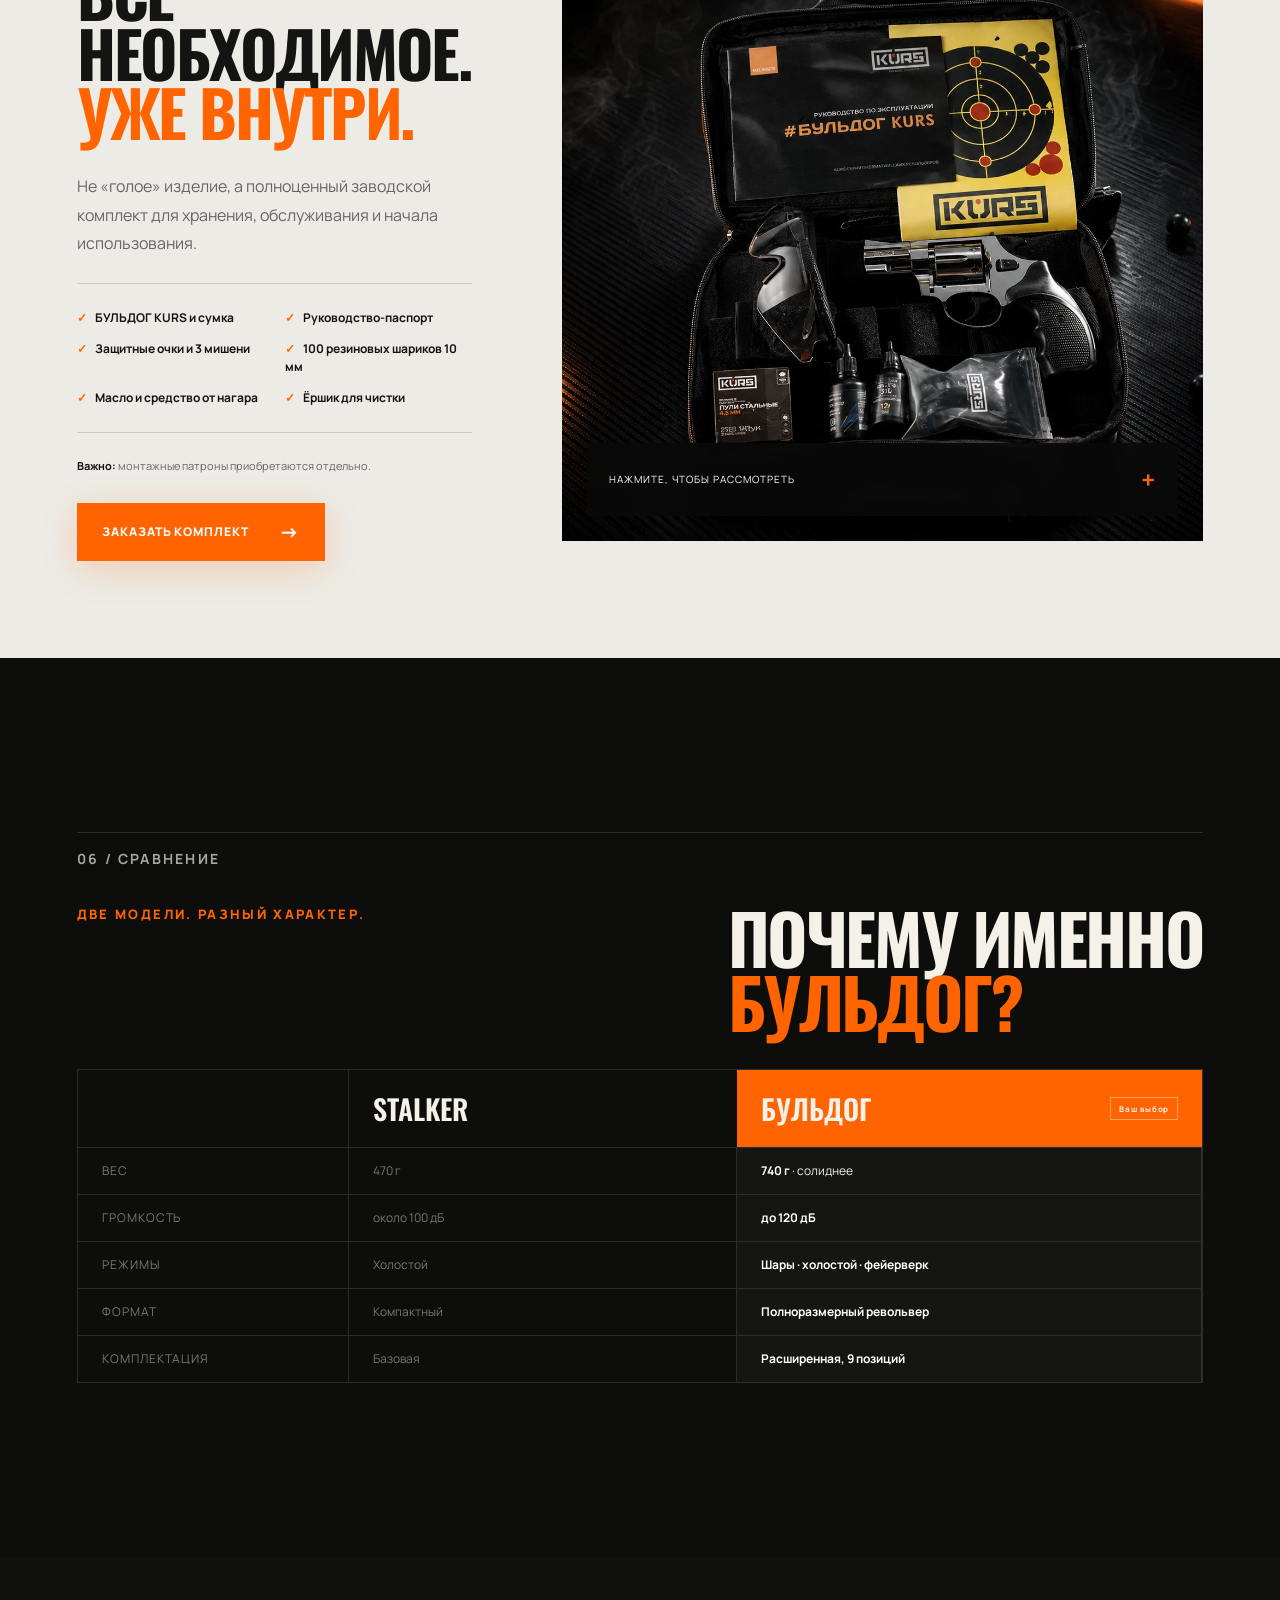
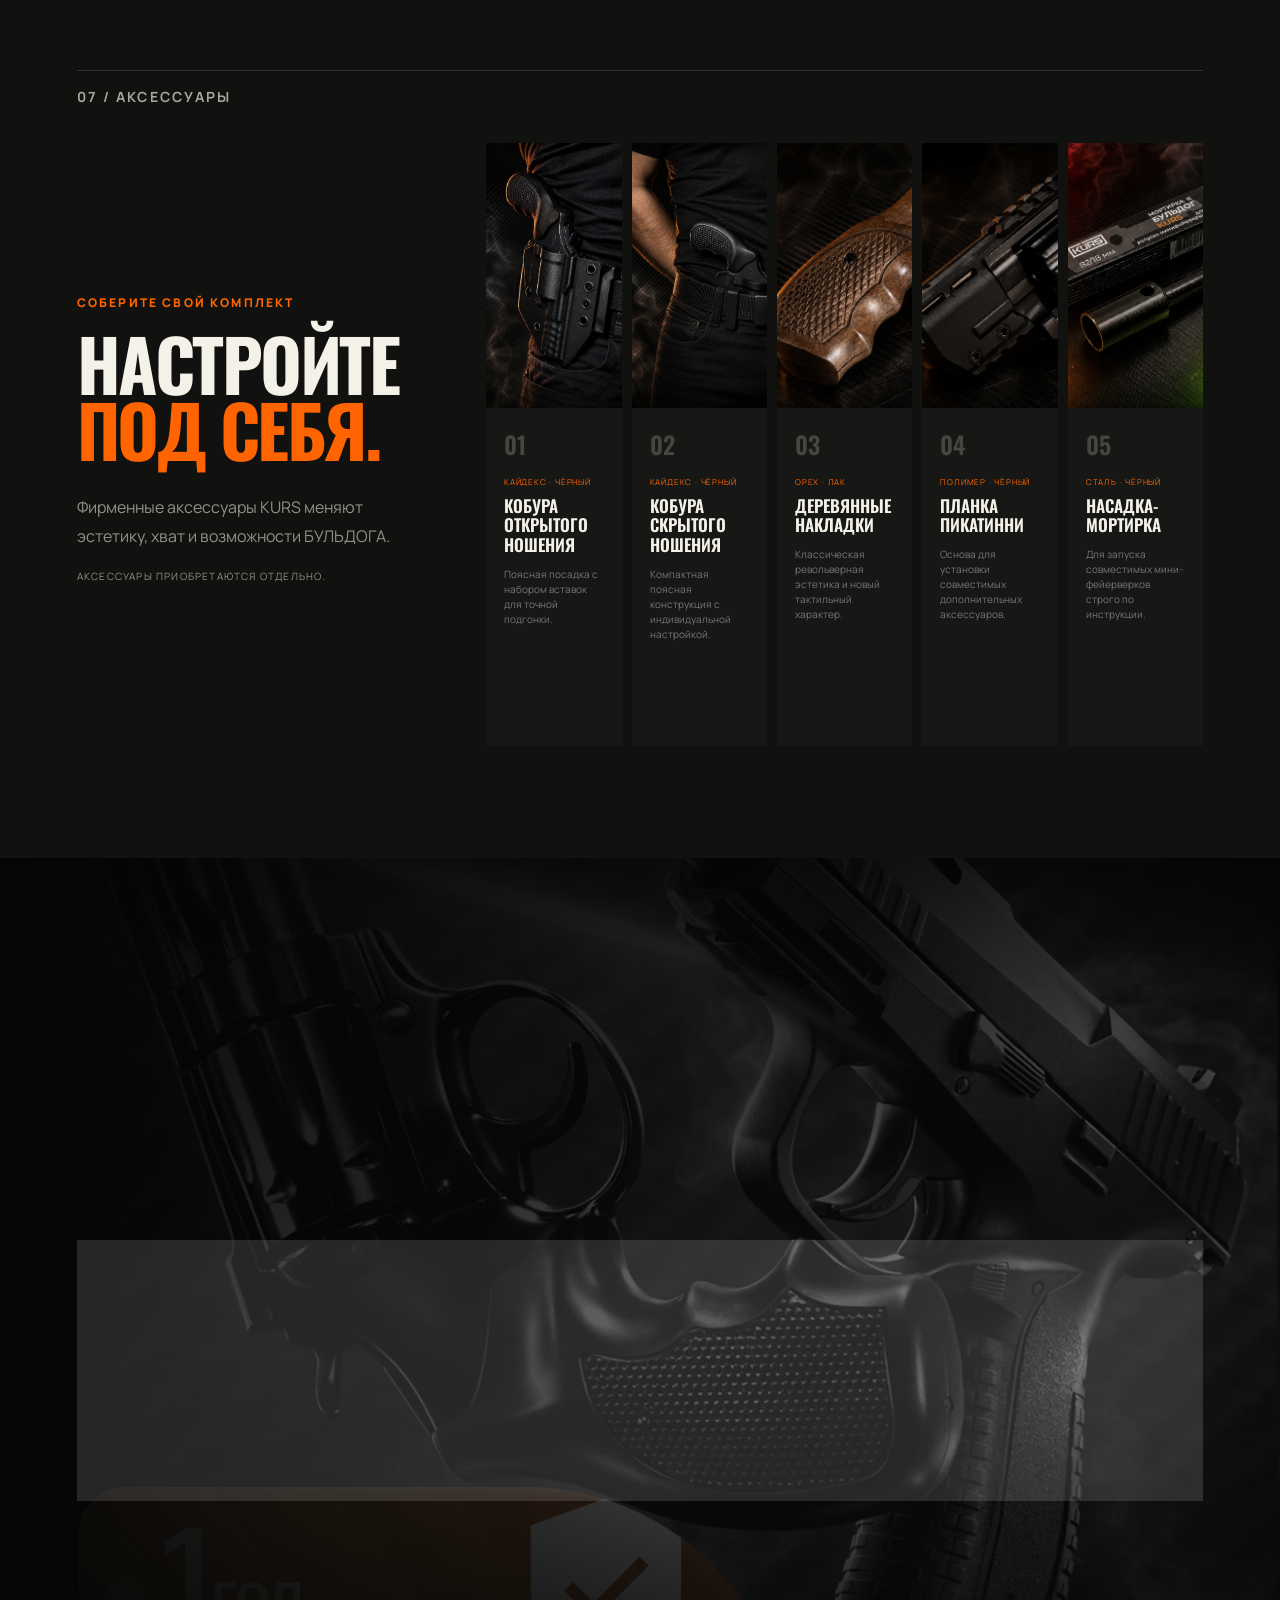
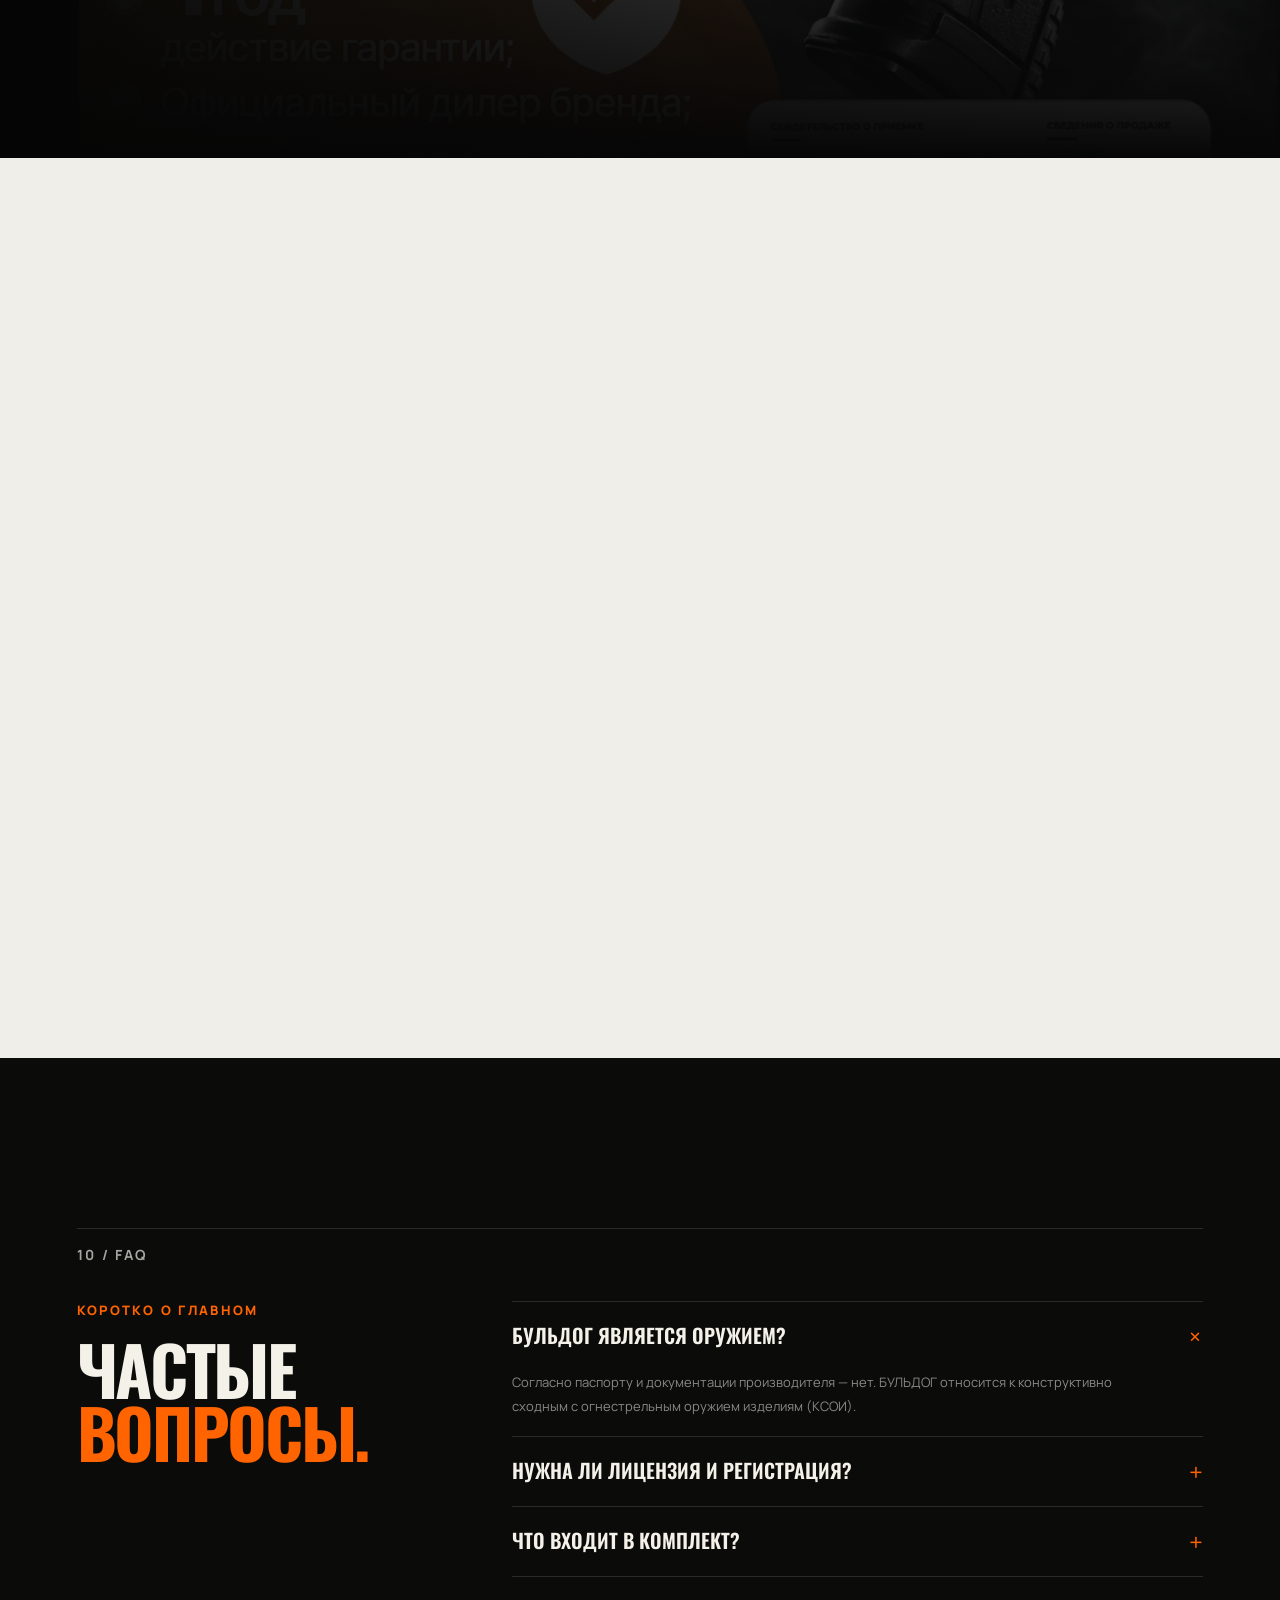
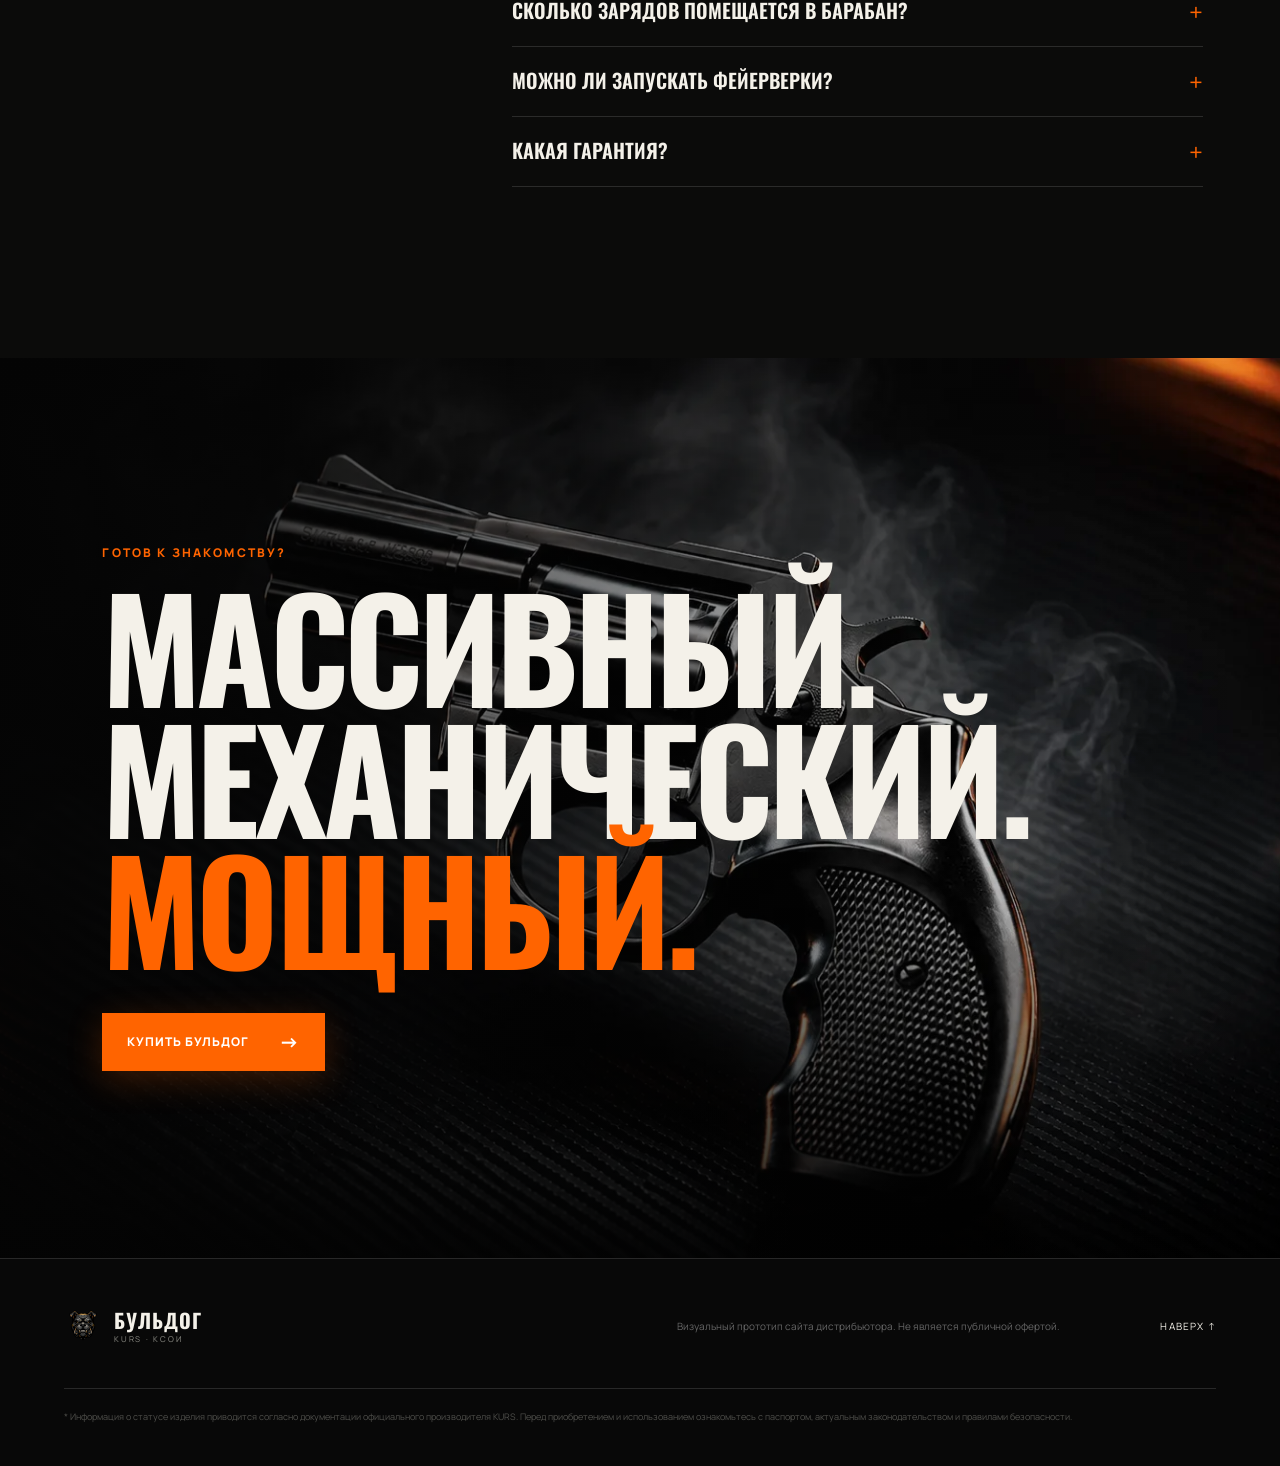
==== commit bdfc020c: "Refine layout and add product documentation" ====
--- a/index.html
+++ b/index.html
@@ -102,7 +102,7 @@
       </div>
       <div class="modes__stage reveal">
         <div class="modes__image">
-          <img src="images/bulldog-modes.webp" alt="БУЛЬДОГ KURS и расходные материалы" loading="lazy">
+          <img src="images/mode-rubber.webp" alt="БУЛЬДОГ KURS в режиме стрельбы резиновыми шарами" loading="lazy">
           <div class="modes__image-shade"></div>
           <div class="sound-waves" aria-hidden="true"><i></i><i></i><i></i></div>
         </div>
@@ -176,7 +176,7 @@
           <a class="button button--primary" href="#order">Заказать комплект <span>→</span></a>
         </div>
         <button class="kit__image reveal js-open-gallery" type="button" aria-label="Открыть фотографию комплектации">
-          <img src="images/bulldog-kit.webp" alt="Полная комплектация БУЛЬДОГ KURS" loading="lazy">
+          <img src="images/kit-new.webp" alt="Полная комплектация БУЛЬДОГ KURS" loading="lazy">
           <span>Нажмите, чтобы рассмотреть <b>+</b></span>
         </button>
       </div>
@@ -208,12 +208,11 @@
           <p class="muted">Аксессуары приобретаются отдельно.</p>
         </div>
         <div class="accessories__cards">
-          <article class="reveal"><b>01</b><span>Кайдекс · чёрный</span><h3>Кобура открытого ношения</h3><p>Поясная посадка с набором вставок для точной подгонки.</p></article>
-          <article class="reveal"><b>02</b><span>Кайдекс · чёрный</span><h3>Кобура скрытого ношения</h3><p>Компактная поясная конструкция с индивидуальной настройкой.</p></article>
-          <article class="reveal"><b>03</b><span>Орех · лак</span><h3>Деревянные накладки</h3><p>Классическая револьверная эстетика и новый тактильный характер.</p></article>
-          <article class="reveal"><b>04</b><span>Полимер · чёрный</span><h3>Планка Пикатинни</h3><p>Основа для установки совместимых дополнительных аксессуаров.</p></article>
-          <article class="reveal"><b>05</b><span>Сталь · чёрный</span><h3>Насадка-мортирка</h3><p>Для запуска совместимых мини-фейерверков строго по инструкции.</p></article>
-          <button class="accessories__image js-open-gallery reveal" type="button"><img src="images/bulldog-accessories.webp" alt="Совместимые аксессуары для БУЛЬДОГ KURS" loading="lazy"><span>Смотреть все аксессуары ↗</span></button>
+          <article class="reveal"><img src="images/accessory-holster-open.webp" alt="Кобура открытого ношения" loading="lazy"><div><b>01</b><span>Кайдекс · чёрный</span><h3>Кобура открытого ношения</h3><p>Поясная посадка с набором вставок для точной подгонки.</p></div></article>
+          <article class="reveal"><img src="images/accessory-holster-concealed.webp" alt="Кобура скрытого ношения" loading="lazy"><div><b>02</b><span>Кайдекс · чёрный</span><h3>Кобура скрытого ношения</h3><p>Компактная поясная конструкция с индивидуальной настройкой.</p></div></article>
+          <article class="reveal"><img src="images/accessory-wood.webp" alt="Деревянные накладки для БУЛЬДОГ KURS" loading="lazy"><div><b>03</b><span>Орех · лак</span><h3>Деревянные накладки</h3><p>Классическая револьверная эстетика и новый тактильный характер.</p></div></article>
+          <article class="reveal"><img src="images/accessory-picatiny.webp" alt="Планка Пикатинни для БУЛЬДОГ KURS" loading="lazy"><div><b>04</b><span>Полимер · чёрный</span><h3>Планка Пикатинни</h3><p>Основа для установки совместимых дополнительных аксессуаров.</p></div></article>
+          <article class="reveal"><img src="images/accessory-mortar.webp" alt="Насадка-мортирка для БУЛЬДОГ KURS" loading="lazy"><div><b>05</b><span>Сталь · чёрный</span><h3>Насадка-мортирка</h3><p>Для запуска совместимых мини-фейерверков строго по инструкции.</p></div></article>
         </div>
       </div>
     </section>
@@ -230,6 +229,18 @@
           <article class="reveal"><span>RU</span><h3>Российское производство</h3><p>Каждое изделие комплектуется паспортом и проходит приёмку. Сервисная информация и производитель находятся внутри страны.</p></article>
           <article class="reveal"><span>12</span><h3>Месяцев гарантии</h3><p>Гарантия производителя действует один год со дня продажи при соблюдении условий эксплуатации.</p></article>
           <article class="reveal"><span>КСОИ</span><h3>Не является оружием*</h3><p>Согласно документации производителя конструкция исключает применение стандартных оружейных патронов.</p></article>
+        </div>
+        <div class="legal-documents reveal" aria-label="Юридическая документация">
+          <div class="legal-documents__title"><span>Проверено документами</span><b>Официальные материалы</b></div>
+          <a href="legal-docs/certificate-registry-extract.pdf" target="_blank" rel="noopener">
+            <span class="legal-documents__type">PDF</span><span><b>Выписка из реестра сертификатов</b><small>РОСС RU С-RU.АЯ09.В.03538/25 · 6 страниц</small></span><i>↗</i>
+          </a>
+          <a href="legal-docs/mvd-conclusion.pdf" target="_blank" rel="noopener">
+            <span class="legal-documents__type">PDF</span><span><b>Заключение МВД России</b><small>ЭКЦ МВД России · № 37/6-17177</small></span><i>↗</i>
+          </a>
+          <a href="legal-docs/certificate-conformity.jpg" target="_blank" rel="noopener">
+            <span class="legal-documents__type">JPG</span><span><b>Сертификат соответствия</b><small>Копия документа для просмотра</small></span><i>↗</i>
+          </a>
         </div>
         <div class="legal reveal"><b>Ответственное использование</b><p>Статус КСОИ не отменяет требований законодательства, общественного порядка и техники безопасности. Используйте изделие только в безопасных и разрешённых условиях. Храните паспорт и копию сертификата вместе с изделием.</p></div>
       </div>
--- a/styles.css
+++ b/styles.css
@@ -26,3 +26,145 @@
 .mechanics__bg{background-image:url('images/background-text.webp')}
 .trust__bg{background-image:url('images/bulldog-warranty.webp')}
 .final-cta__bg{background-image:url('images/background.webp')}
+
+/* Compact desktop composition: each major product story fits a standard monitor. */
+@media (min-width:981px){
+  .section{padding:clamp(58px,7vh,86px) max(6vw,28px)}
+  .section__index{font-size:clamp(14px,1.05vw,18px);font-weight:700;letter-spacing:.16em;color:#a7a79f;padding-top:15px;margin-bottom:clamp(26px,4vh,42px)}
+  .section-heading{margin-bottom:clamp(28px,4vh,46px)}
+  .section-heading .eyebrow,.intro__copy>.eyebrow{font-size:clamp(13px,1vw,17px);line-height:1.4;max-width:300px}
+  .eyebrow{font-size:12px}
+  h2{font-size:clamp(52px,5.4vw,82px)}
+  .intro,.modes,.mechanics__inner,.specs,.kit,.compare,.accessories,.order,.faq{min-height:100svh;display:flex;flex-direction:column;justify-content:center}
+  .intro__copy h2{font-size:clamp(50px,5.3vw,80px)}
+  .intro__stats{margin-top:clamp(34px,5vh,60px)}
+  .intro__stats article{padding-top:24px;padding-bottom:24px}
+  .modes__stage{min-height:0;height:clamp(500px,66vh,650px)}
+  .mode-copy{padding:clamp(30px,4vh,48px) 38px}
+  .mechanics__inner{min-height:100svh}
+  .mechanics .section-heading h2{font-size:clamp(52px,5.3vw,80px)}
+  .steps article{padding:clamp(20px,3vh,30px) 0}
+  .safety-note{margin-top:25px}
+  .specs__visual{height:min(68vh,650px)}
+  .specs__content h2,.kit__copy h2{font-size:clamp(50px,5vw,76px)}
+  .spec-list div{padding:13px 0}
+  .kit__grid{min-height:0}
+  .kit__image{height:min(66vh,650px)}
+  .kit__image img{object-position:center}
+  .compare__table>div>span,.compare__table>div>p{padding:14px 24px}
+  .compare__head b{padding:18px 24px}
+  .accessories__layout{grid-template-columns:.65fr 1.35fr;gap:5vw;align-items:center}
+  .accessories__sticky{top:100px}
+  .accessories__sticky h2{font-size:clamp(54px,5.6vw,84px)}
+  .accessories__cards{grid-template-columns:repeat(5,1fr);background:transparent;gap:10px}
+  .accessories__cards article{min-height:0;height:min(67vh,640px);padding:0;background:#171815;display:flex;flex-direction:column;overflow:hidden}
+  .accessories__cards article img{width:100%;height:44%;object-fit:cover;display:block;filter:saturate(.82);transition:.5s}
+  .accessories__cards article:nth-child(-n+2) img{object-position:center 42%}
+  .accessories__cards article:hover img{transform:scale(1.035);filter:saturate(1)}
+  .accessories__cards article>div{padding:18px;display:flex;flex:1;flex-direction:column}
+  .accessories__cards article>div>b{font:600 24px var(--display);color:#454641}
+  .accessories__cards article>div>span{display:block;color:var(--orange);font-size:8px;text-transform:uppercase;letter-spacing:.1em;margin:14px 0 8px}
+  .accessories__cards h3{font-size:clamp(17px,1.3vw,23px);margin-bottom:12px}
+  .accessories__cards p{margin-bottom:0;font-size:10px}
+  .trust__inner{min-height:100svh;padding-top:clamp(58px,7vh,86px);padding-bottom:clamp(58px,7vh,86px)}
+  .trust__top h2{font-size:clamp(50px,5vw,78px)}
+  .trust__cards article{min-height:210px;padding:25px}
+  .trust__cards h3{margin-top:26px}
+  .order__copy h2,.faq .section-heading h2{font-size:clamp(52px,5.3vw,80px)}
+  .order-flow{margin:28px 0}
+  .order-flow li{padding:13px 0}
+  .order-form{padding:28px 32px}
+  .order-form__head{padding-bottom:18px;margin-bottom:20px}
+  .order-form label:not(.checkbox){margin-bottom:14px}
+  .faq summary{padding:18px 0}
+  .faq details p{padding-bottom:18px}
+  .final-cta{height:100svh;min-height:600px}
+}
+
+@media (min-width:981px) and (max-height:760px){
+  .header{height:68px}.header.is-scrolled{height:62px}
+  .section{padding-top:48px;padding-bottom:38px}
+  .section__index{margin-bottom:22px}
+  .hero{min-height:620px;padding-top:90px}
+  .hero h1{font-size:clamp(70px,9.2vw,125px)}
+  .hero__lead{margin:18px 0;font-size:15px}
+  .hero__facts{margin-top:28px}
+  .modes__stage{height:64vh;min-height:445px}
+  .mode-tab{padding:15px 22px}
+  .mode-copy h3{font-size:clamp(30px,3vw,46px)}
+  .kit__image,.specs__visual{height:62vh;min-height:440px}
+  .trust__cards article{min-height:180px}
+  .trust__cards h3{margin-top:16px}
+  .legal{padding:18px 24px}
+  .accessories__cards article{height:62vh;min-height:450px}
+}
+
+.legal-documents{display:grid;grid-template-columns:.75fr repeat(3,1fr);background:rgba(9,9,8,.9);border:1px solid var(--line);border-bottom:0;backdrop-filter:blur(14px)}
+.legal-documents__title{padding:20px 24px;display:flex;flex-direction:column;justify-content:center;border-right:1px solid var(--line)}
+.legal-documents__title span{font-size:8px;text-transform:uppercase;letter-spacing:.16em;color:var(--orange);margin-bottom:6px}
+.legal-documents__title b{font:600 18px var(--display);text-transform:uppercase}
+.legal-documents>a{padding:17px 18px;display:grid;grid-template-columns:auto 1fr auto;align-items:center;gap:13px;border-right:1px solid var(--line);transition:.25s;background:rgba(255,255,255,.015)}
+.legal-documents>a:last-child{border-right:0}
+.legal-documents>a:hover{background:var(--orange);color:#fff}
+.legal-documents__type{display:grid;place-items:center;width:34px;height:34px;border:1px solid rgba(255,255,255,.22);font-size:8px;font-weight:800;letter-spacing:.08em;color:var(--orange)}
+.legal-documents>a:hover .legal-documents__type{color:#fff;border-color:rgba(255,255,255,.55)}
+.legal-documents>a>span:nth-child(2){min-width:0}
+.legal-documents>a b,.legal-documents>a small{display:block}
+.legal-documents>a b{font-size:10px;text-transform:uppercase;line-height:1.35}
+.legal-documents>a small{font-size:8px;color:#777;margin-top:4px;white-space:nowrap;overflow:hidden;text-overflow:ellipsis}
+.legal-documents>a:hover small{color:rgba(255,255,255,.75)}
+.legal-documents>a i{font-style:normal;color:var(--orange);font-size:16px}
+.legal-documents>a:hover i{color:#fff}
+
+@media (min-width:981px){
+  .trust__cards{margin-top:auto}
+  .legal-documents{flex:0 0 auto}
+  .legal{flex:0 0 auto}
+}
+
+@media (min-width:981px) and (max-height:760px){
+  .legal-documents__title{padding:12px 18px}
+  .legal-documents__title b{font-size:15px}
+  .legal-documents>a{padding:11px 14px}
+  .legal-documents__type{width:28px;height:28px}
+}
+
+@media (max-width:980px){
+  .legal-documents{grid-template-columns:1fr}
+  .legal-documents__title,.legal-documents>a{border-right:0;border-bottom:1px solid var(--line)}
+  .legal-documents__title{padding:22px 24px}
+  .legal-documents>a{padding:18px 22px}
+}
+
+@media (max-width:980px){
+  .section__index{font-size:13px;font-weight:700;color:#a7a79f}
+  .section-heading .eyebrow,.intro__copy>.eyebrow{font-size:12px;line-height:1.5}
+  .accessories__cards article{padding:0;overflow:hidden}
+  .accessories__cards article img{width:100%;height:290px;object-fit:cover;display:block}
+  .accessories__cards article>div{padding:26px}
+  .accessories__cards article>div>b{font:600 32px var(--display);color:#454641}
+  .accessories__cards article>div>span{display:block;color:var(--orange);font-size:9px;text-transform:uppercase;letter-spacing:.12em;margin:24px 0 12px}
+}
+
+/* Keep the mode metric and its caption visible on short desktop screens. */
+@media (min-width:981px){
+  .modes__content{min-height:0;overflow:hidden}
+  .mode-tabs{flex:0 0 auto}
+  .mode-copy{min-height:0;padding:clamp(22px,3vh,34px) 38px}
+  .mode-copy h3{font-size:clamp(30px,3.2vw,50px);margin:12px 0}
+  .mode-copy p{font-size:13px;line-height:1.55;margin-bottom:12px}
+  .mode-copy>div{flex:0 0 auto;margin-top:auto;padding-top:16px;align-items:center}
+  .mode-copy>div b{font-size:clamp(36px,3.4vw,48px);white-space:nowrap;line-height:1}
+  .mode-copy>div small{max-width:170px;margin-bottom:0;line-height:1.45}
+}
+
+@media (min-width:981px) and (max-height:760px){
+  .mode-tab{padding-top:12px;padding-bottom:12px}
+  .mode-copy{padding-top:18px;padding-bottom:18px}
+  .mode-copy>span{font-size:9px}
+  .mode-copy h3{font-size:clamp(27px,2.8vw,42px);margin:9px 0}
+  .mode-copy p{font-size:12px;line-height:1.45}
+  .mode-copy>div{padding-top:12px}
+  .mode-copy>div b{font-size:36px}
+  .mode-copy>div small{font-size:9px;max-width:190px}
+}
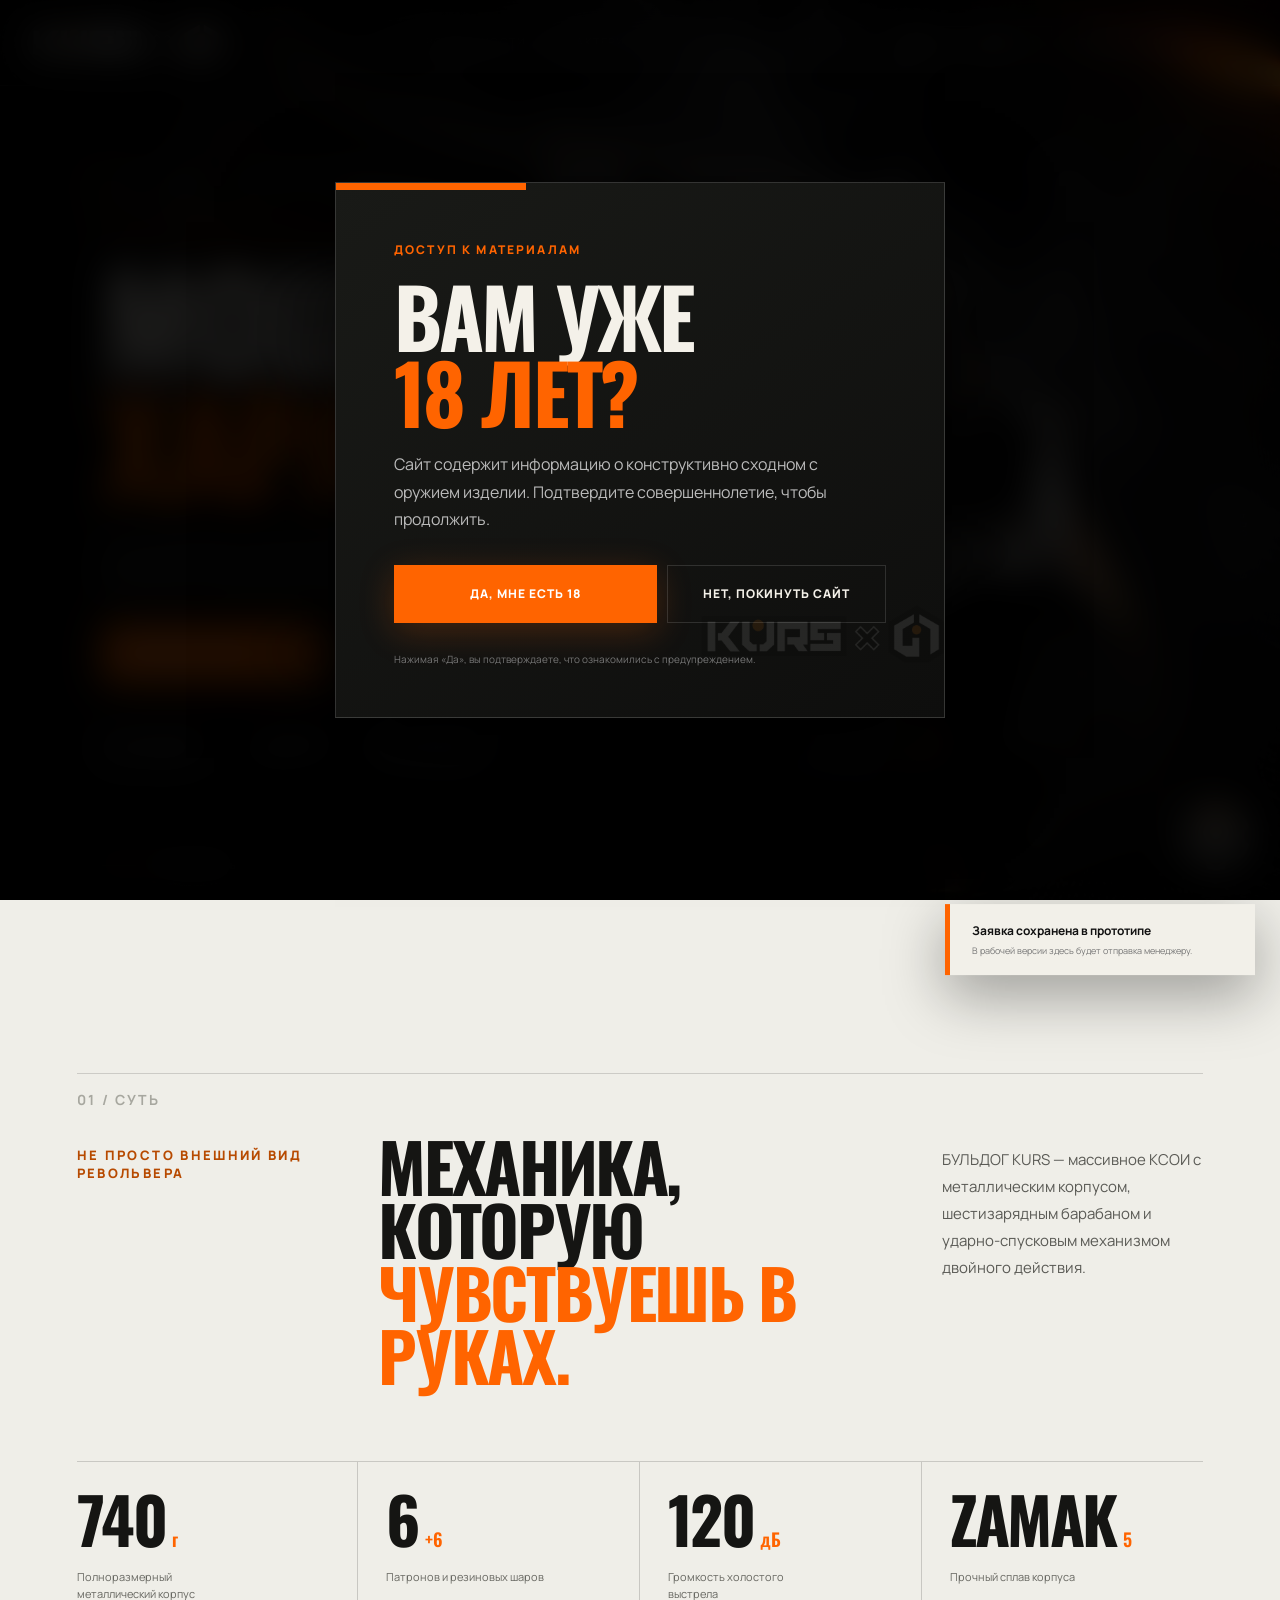
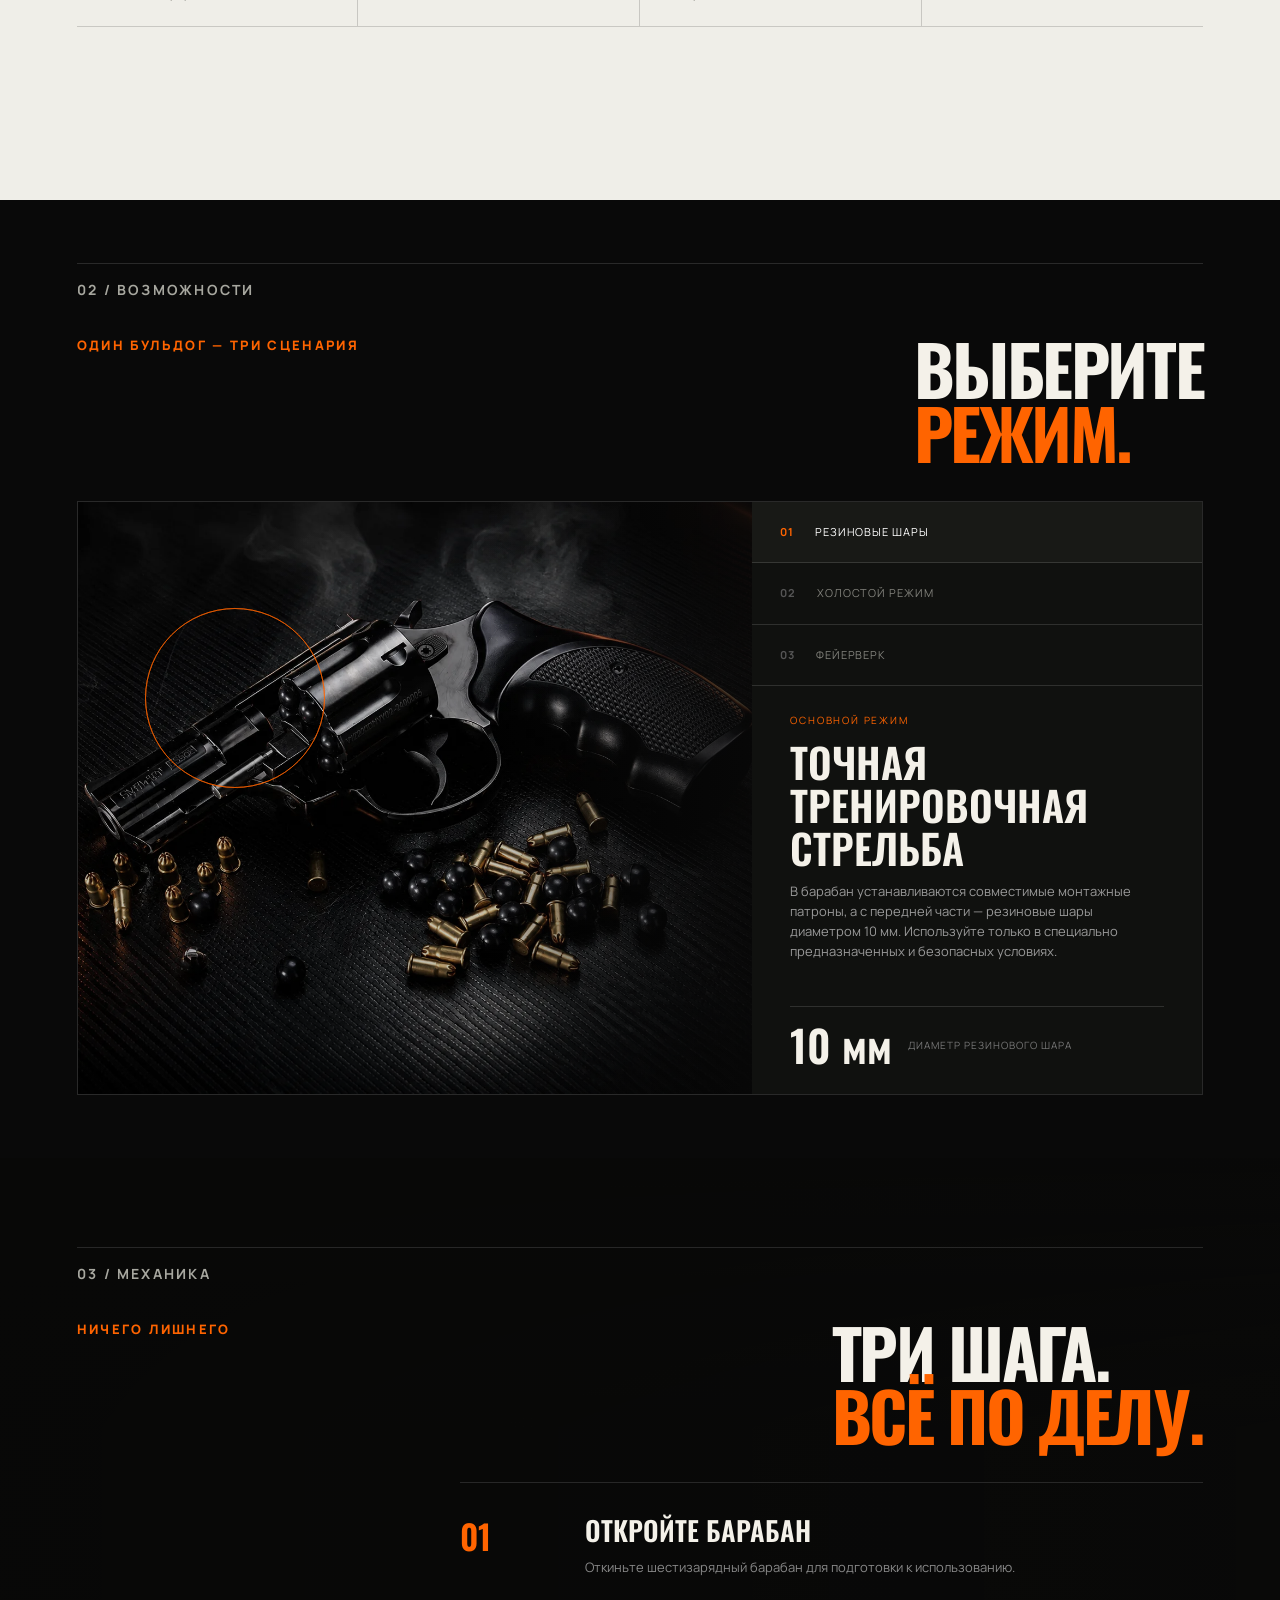
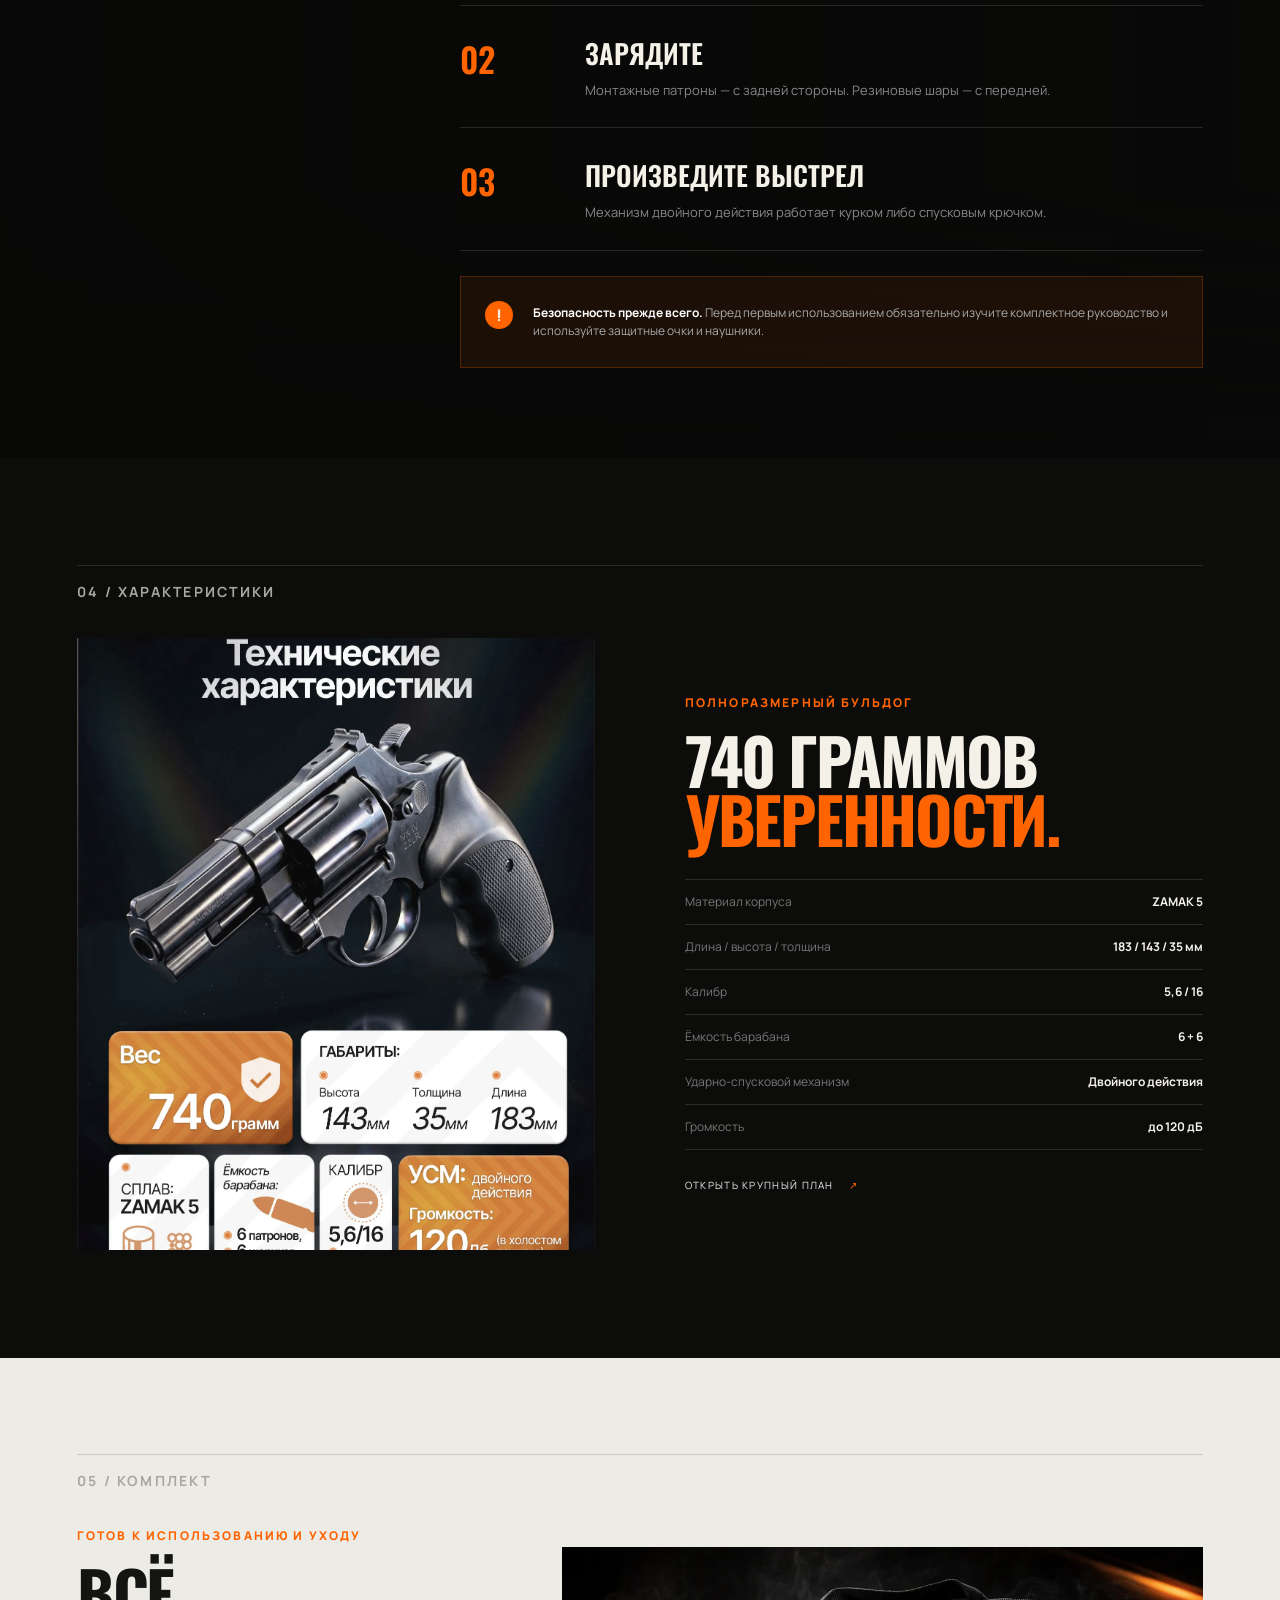
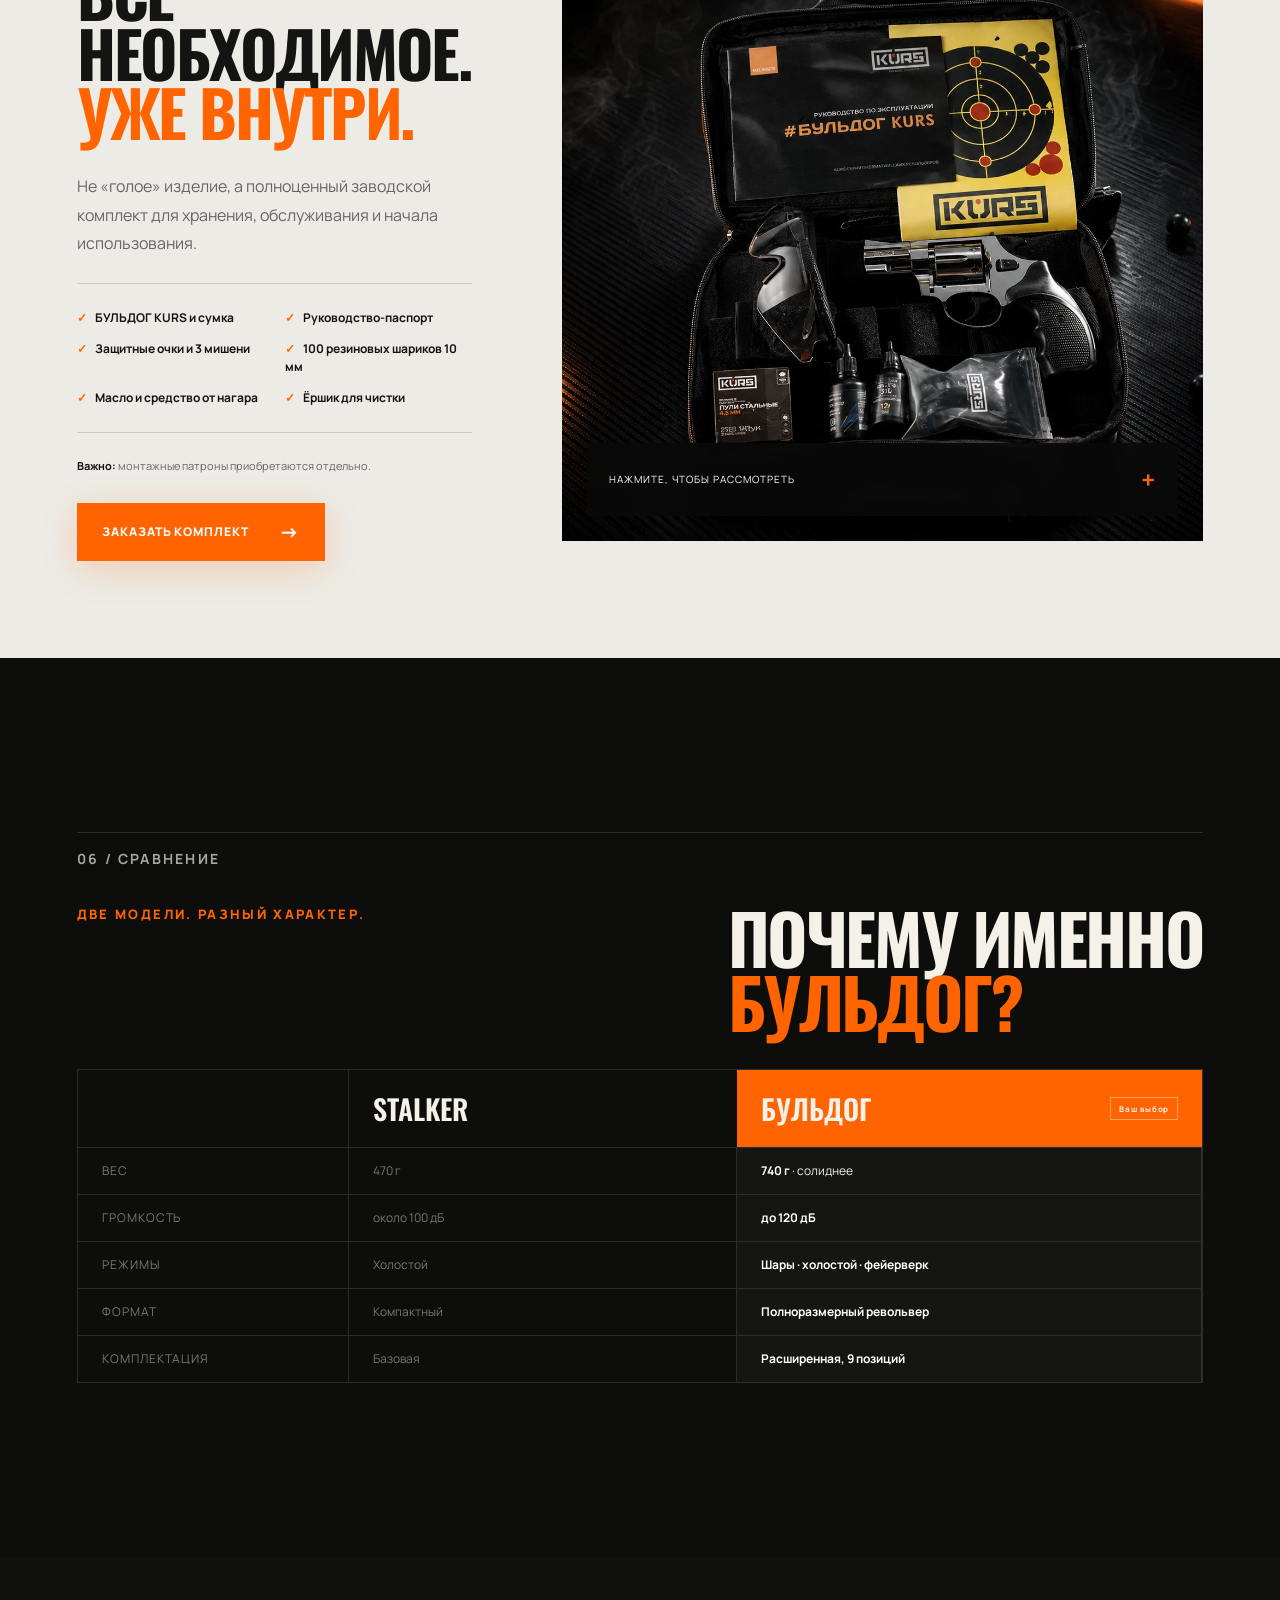
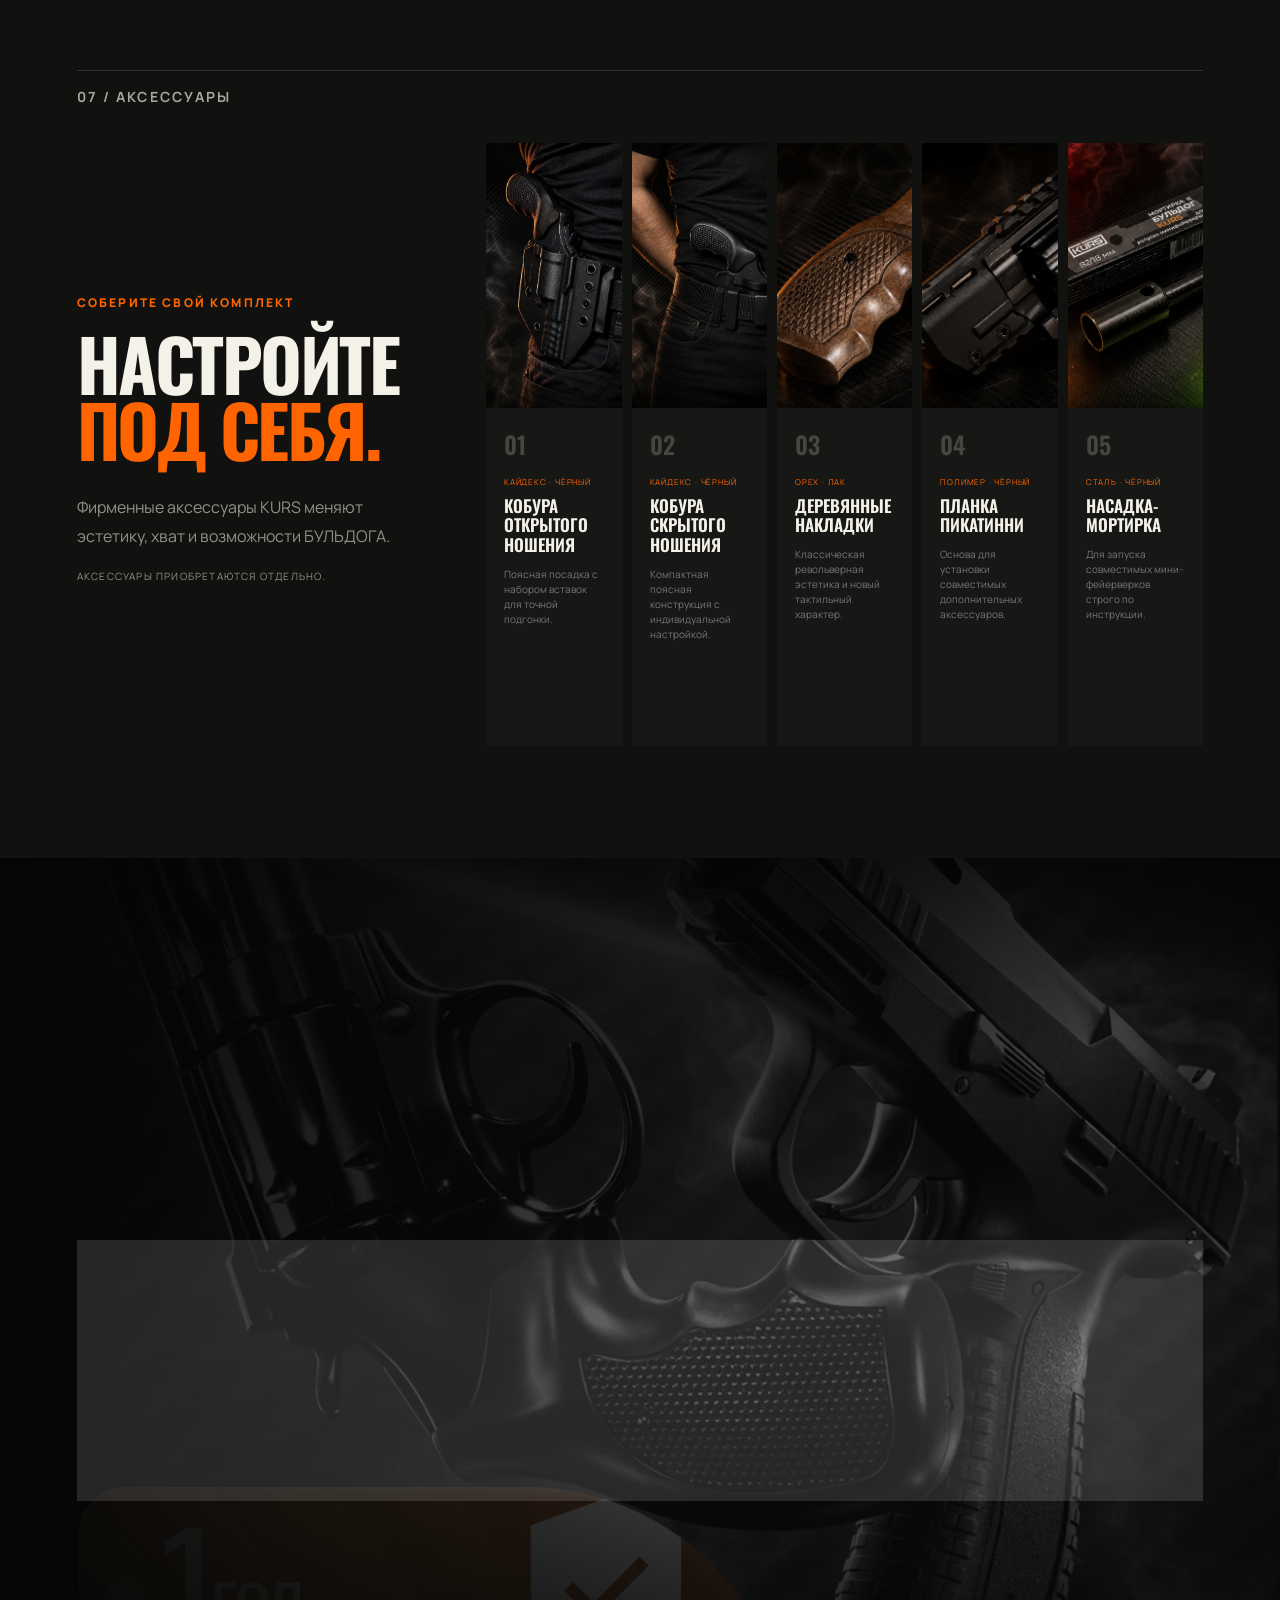
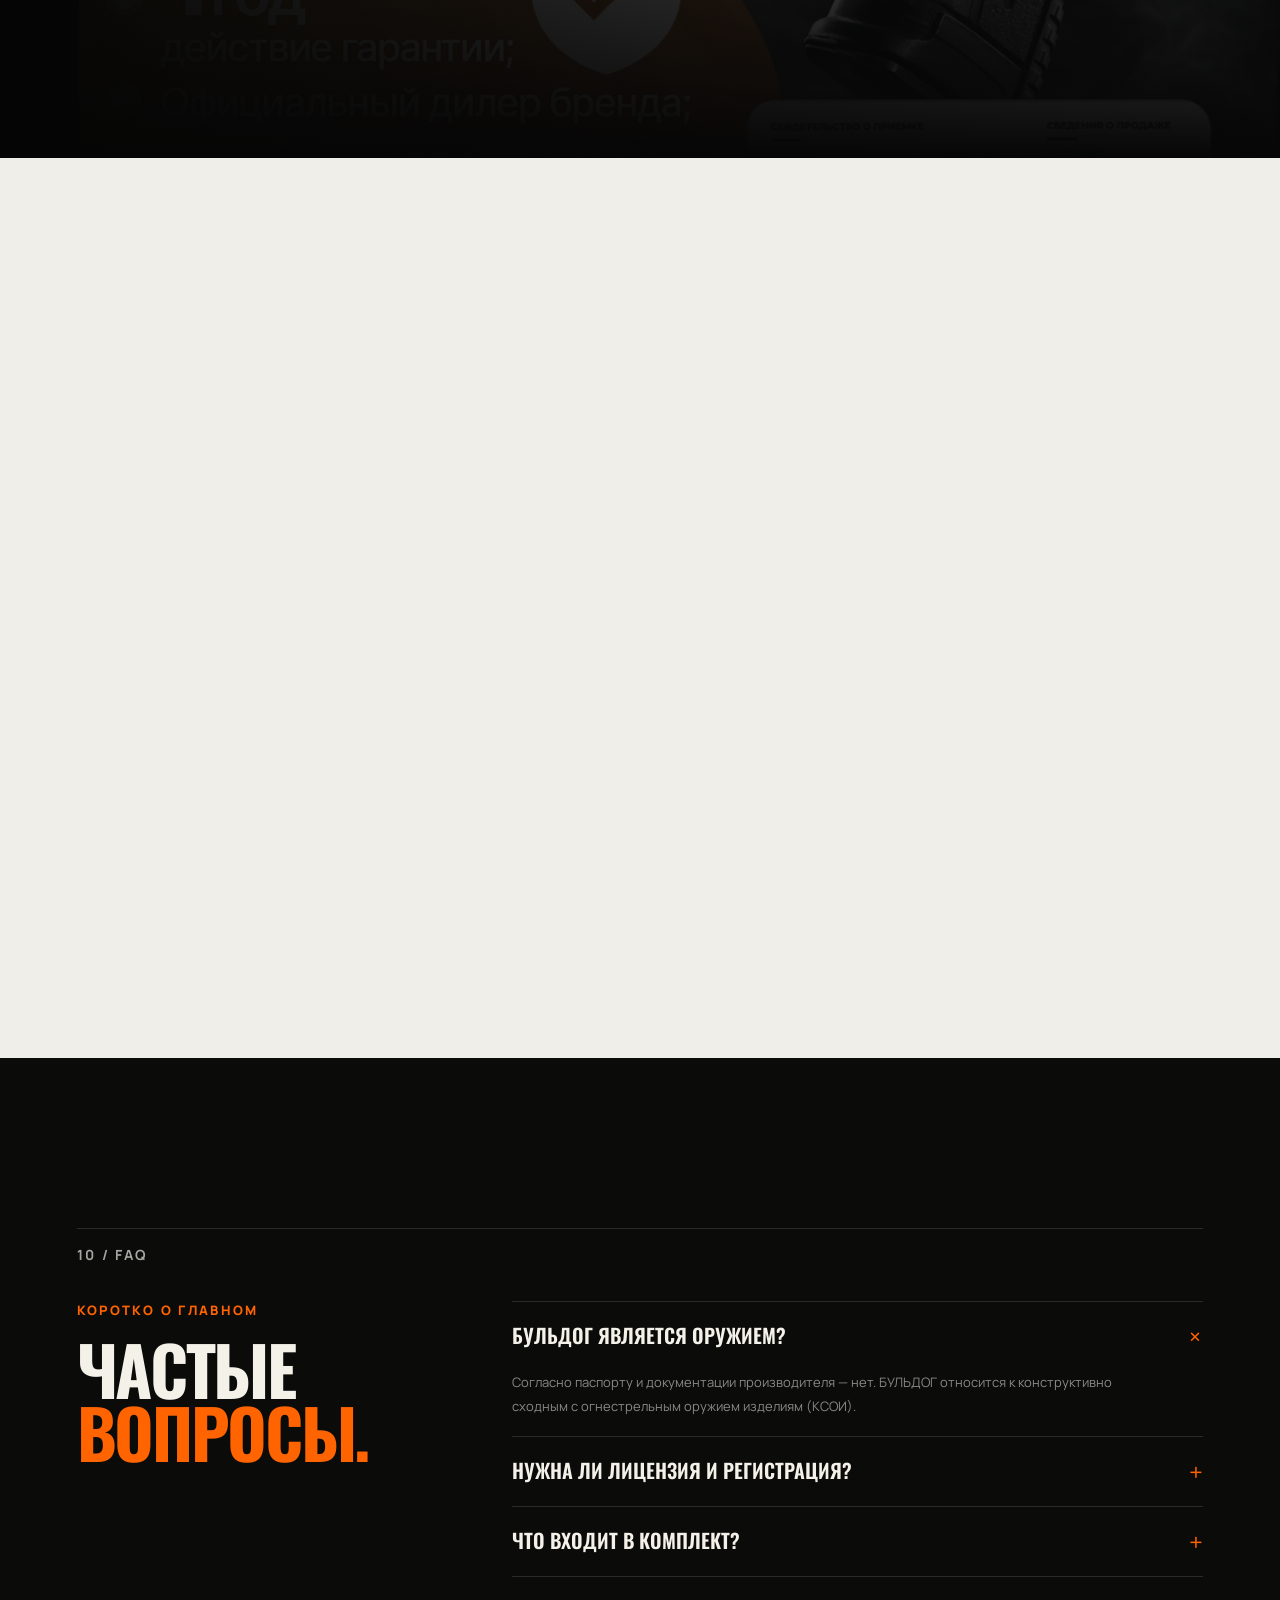
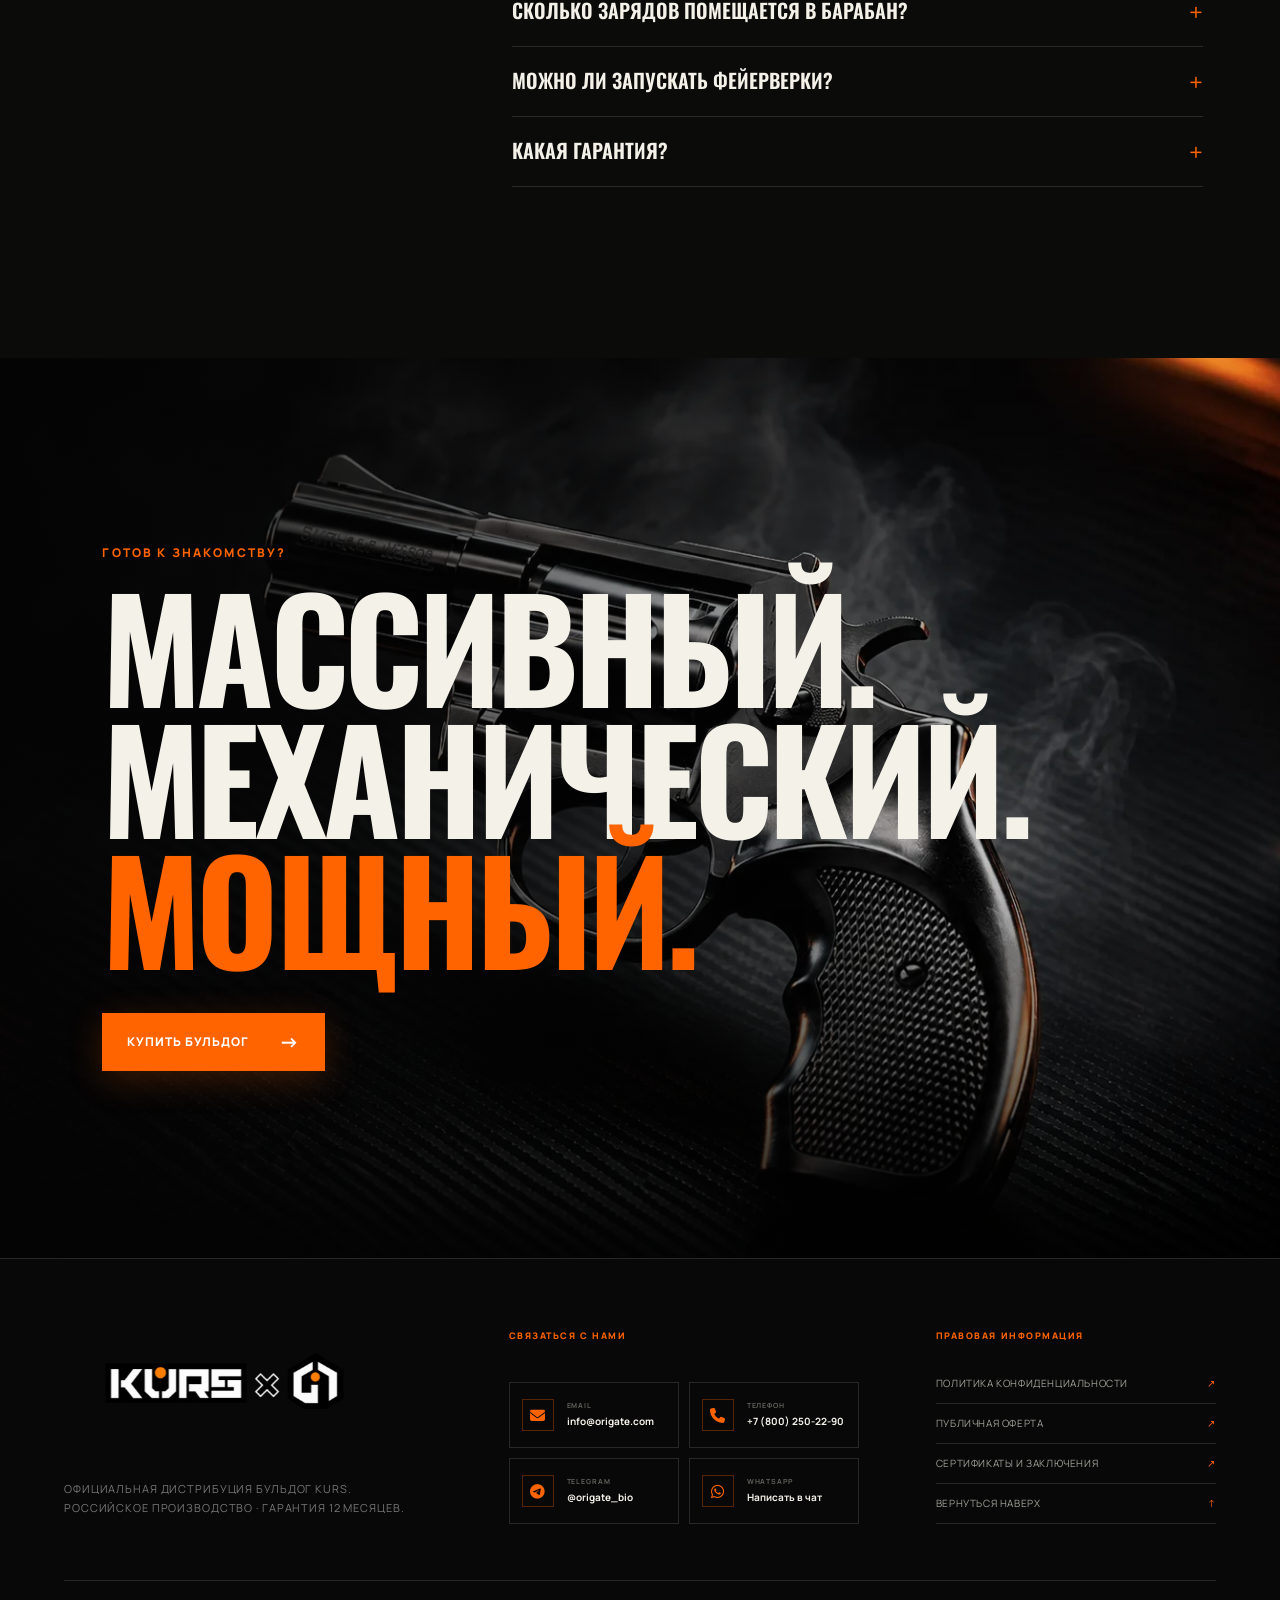
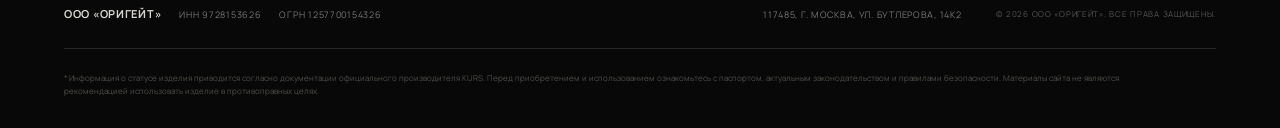
==== commit 3f22f025: "Save current landing site before BeGet restructure" ====
--- a/index.html
+++ b/index.html
@@ -15,9 +15,11 @@
   <meta name="twitter:description" content="Полноразмерная механика. Металлический корпус. Три режима.">
   <meta name="twitter:image" content="images/og.png">
   <title>БУЛЬДОГ KURS — мощный характер</title>
+  <link rel="icon" href="images/kursXorigate.png" type="image/png">
   <link rel="preconnect" href="https://fonts.googleapis.com">
   <link rel="preconnect" href="https://fonts.gstatic.com" crossorigin>
   <link href="https://fonts.googleapis.com/css2?family=Manrope:wght@400;500;600;700;800&family=Oswald:wght@500;600;700&display=swap" rel="stylesheet">
+  <link rel="stylesheet" href="https://cdnjs.cloudflare.com/ajax/libs/font-awesome/6.7.2/css/all.min.css">
   <link rel="stylesheet" href="styles.css">
 </head>
 <body class="age-locked">
@@ -28,7 +30,7 @@
     <div class="age-gate__backdrop"></div>
     <div class="age-gate__panel">
       <div class="age-gate__mark" aria-hidden="true">
-        <img src="images/logo-dark.webp" alt="">
+        <img src="images/kursXorigate.png" alt="">
       </div>
       <p class="eyebrow">Доступ к материалам</p>
       <h2 id="ageTitle">Вам уже<br><span>18 лет?</span></h2>
@@ -42,16 +44,27 @@
   </div>
 
   <header class="header" id="header">
-    <a class="brand" href="#top" aria-label="БУЛЬДОГ KURS — на главную">
-      <img src="images/logo-dark.webp" alt="">
-      <span><b>БУЛЬДОГ</b><small>KURS · КСОИ</small></span>
+    <a class="brand brand--collab" href="#top" aria-label="KURS × ORIGATE — на главную">
+      <img src="images/kursXorigate.png" alt="KURS × ORIGATE">
     </a>
     <nav class="nav" aria-label="Главная навигация">
       <a href="#modes">Возможности</a>
       <a href="#specs">Характеристики</a>
       <a href="#kit">Комплект</a>
       <a href="#faq">Вопросы</a>
+      <span class="nav__contacts">
+        <a href="mailto:info@origate.com" aria-label="Написать на Email" title="info@origate.com"><i class="fa-solid fa-envelope" aria-hidden="true"></i></a>
+        <a href="tel:+78002502290" aria-label="Позвонить" title="+7 (800) 250-22-90"><i class="fa-solid fa-phone" aria-hidden="true"></i></a>
+        <a href="https://t.me/origate_bio" target="_blank" rel="noopener" aria-label="Telegram" title="Telegram"><i class="fa-brands fa-telegram" aria-hidden="true"></i></a>
+        <a href="https://wa.me/message/SS2ZXF72IT3LB1" target="_blank" rel="noopener" aria-label="WhatsApp" title="WhatsApp"><i class="fa-brands fa-whatsapp" aria-hidden="true"></i></a>
+      </span>
     </nav>
+    <div class="header-contacts" aria-label="Контакты">
+      <a href="mailto:info@origate.com" aria-label="Написать на Email" data-label="Email"><i class="fa-solid fa-envelope" aria-hidden="true"></i></a>
+      <a href="tel:+78002502290" aria-label="Позвонить" data-label="Телефон"><i class="fa-solid fa-phone" aria-hidden="true"></i></a>
+      <a href="https://t.me/origate_bio" target="_blank" rel="noopener" aria-label="Telegram" data-label="Telegram"><i class="fa-brands fa-telegram" aria-hidden="true"></i></a>
+      <a href="https://wa.me/message/SS2ZXF72IT3LB1" target="_blank" rel="noopener" aria-label="WhatsApp" data-label="WhatsApp"><i class="fa-brands fa-whatsapp" aria-hidden="true"></i></a>
+    </div>
     <a class="header__cta" href="#order">Оставить заявку <span>↗</span></a>
     <button class="menu-toggle" type="button" aria-label="Открыть меню" aria-expanded="false"><span></span><span></span></button>
   </header>
@@ -262,7 +275,7 @@
           <label>Телефон<input name="phone" type="tel" placeholder="+7 999 000-00-00" autocomplete="tel" required></label>
           <label>Город доставки<input name="city" type="text" placeholder="Москва" autocomplete="address-level2" required></label>
           <label class="select-label">Предпочтительный способ получения<select name="delivery"><option>Пункт выдачи СДЭК</option><option>Курьер СДЭК</option><option>Уточнить с менеджером</option></select></label>
-          <label class="checkbox"><input type="checkbox" required><span>Я старше 18 лет и согласен на обработку персональных данных</span></label>
+          <label class="checkbox"><input type="checkbox" required><span>Я старше 18 лет и согласен на обработку персональных данных в соответствии с <a href="privacy.html" target="_blank">Политикой конфиденциальности</a></span></label>
           <button class="button button--primary" type="submit">Отправить заявку <span>→</span></button>
           <small>Это визуальный прототип. Данные никуда не отправляются.</small>
         </form>
@@ -294,11 +307,33 @@
     </section>
   </main>
 
-  <footer class="footer">
-    <div class="brand"><img src="images/logo-dark.webp" alt=""><span><b>БУЛЬДОГ</b><small>KURS · КСОИ</small></span></div>
-    <p>Визуальный прототип сайта дистрибьютора. Не является публичной офертой.</p>
-    <a href="#top">Наверх ↑</a>
-    <small>* Информация о статусе изделия приводится согласно документации официального производителя KURS. Перед приобретением и использованием ознакомьтесь с паспортом, актуальным законодательством и правилами безопасности.</small>
+  <footer class="footer" id="contacts">
+    <div class="footer__main">
+      <div class="footer__brand">
+        <a href="#top" aria-label="KURS × ORIGATE — наверх"><img src="images/kursXorigate.png" alt="KURS × ORIGATE"></a>
+        <p>Официальная дистрибуция БУЛЬДОГ KURS.<br>Российское производство · гарантия 12 месяцев.</p>
+      </div>
+      <div class="footer__contacts">
+        <span class="footer__label">Связаться с нами</span>
+        <a href="mailto:info@origate.com"><i class="fa-solid fa-envelope" aria-hidden="true"></i><span><small>Email</small>info@origate.com</span></a>
+        <a href="tel:+78002502290"><i class="fa-solid fa-phone" aria-hidden="true"></i><span><small>Телефон</small>+7 (800) 250-22-90</span></a>
+        <a href="https://t.me/origate_bio" target="_blank" rel="noopener"><i class="fa-brands fa-telegram" aria-hidden="true"></i><span><small>Telegram</small>@origate_bio</span></a>
+        <a href="https://wa.me/message/SS2ZXF72IT3LB1" target="_blank" rel="noopener"><i class="fa-brands fa-whatsapp" aria-hidden="true"></i><span><small>WhatsApp</small>Написать в чат</span></a>
+      </div>
+      <div class="footer__legal-links">
+        <span class="footer__label">Правовая информация</span>
+        <a href="privacy.html">Политика конфиденциальности <i>↗</i></a>
+        <a href="offer.html">Публичная оферта <i>↗</i></a>
+        <a href="legal-docs/certificate-registry-extract.pdf" target="_blank" rel="noopener">Сертификаты и заключения <i>↗</i></a>
+        <a href="#top">Вернуться наверх <i>↑</i></a>
+      </div>
+    </div>
+    <div class="footer__company">
+      <p><b>ООО «ОРИГЕЙТ»</b><span>ИНН 9728153626</span><span>ОГРН 1257700154326</span></p>
+      <address>117485, г. Москва, ул. Бутлерова, 14к2</address>
+      <small>© 2026 ООО «ОРИГЕЙТ». Все права защищены.</small>
+    </div>
+    <div class="footer__notice">* Информация о статусе изделия приводится согласно документации официального производителя KURS. Перед приобретением и использованием ознакомьтесь с паспортом, актуальным законодательством и правилами безопасности. Материалы сайта не являются рекомендацией использовать изделие в противоправных целях.</div>
   </footer>
 
   <dialog class="gallery" id="gallery">
@@ -306,6 +341,26 @@
     <img src="images/bulldog-specs.webp" alt="БУЛЬДОГ KURS — подробное изображение">
   </dialog>
 
+  <aside class="quick-cylinder" id="quickCylinder" aria-label="Быстрые действия">
+    <nav class="quick-cylinder__actions" aria-label="Быстрые ссылки">
+      <a href="https://t.me/origate_bio" target="_blank" rel="noopener" aria-label="Написать в Telegram" title="Telegram">
+        <i class="fa-brands fa-telegram" aria-hidden="true"></i>
+      </a>
+      <a href="#order" aria-label="Перейти к форме заявки" title="Оставить заявку">
+        <i class="fa-solid fa-cart-shopping" aria-hidden="true"></i>
+      </a>
+      <a href="#top" aria-label="Вернуться наверх" title="Наверх">
+        <i class="fa-solid fa-arrow-up" aria-hidden="true"></i>
+      </a>
+    </nav>
+    <button class="quick-cylinder__trigger" type="button" aria-expanded="false" aria-label="Открыть быстрые действия">
+      <span class="quick-cylinder__drum" aria-hidden="true">
+        <span class="quick-cylinder__loaded"></span>
+        <img class="quick-cylinder__face" src="images/barrel-transparent.png" alt="">
+      </span>
+    </button>
+  </aside>
+
   <div class="toast" id="toast" role="status"><b>Заявка сохранена в прототипе</b><span>В рабочей версии здесь будет отправка менеджеру.</span></div>
   <script src="script.js"></script>
 </body>
--- a/styles.css
+++ b/styles.css
@@ -1,4 +1,10 @@
 :root{--bg:#090909;--panel:#111210;--panel-2:#181916;--text:#f4f1e9;--muted:#999991;--line:rgba(255,255,255,.13);--orange:#ff6400;--orange-2:#ff8a00;--font:'Manrope',Arial,sans-serif;--display:'Oswald','Arial Narrow',sans-serif}
+*{scrollbar-width:thin;scrollbar-color:#fd7f02 #0d0d0c}
+*::-webkit-scrollbar{width:10px;height:10px}
+*::-webkit-scrollbar-track{background:#0d0d0c;border-left:1px solid #24241f}
+*::-webkit-scrollbar-thumb{min-height:42px;background:#fd7f02;border:2px solid #0d0d0c;border-radius:0}
+*::-webkit-scrollbar-thumb:hover{background:#ff9a32}
+*::-webkit-scrollbar-corner{background:#0d0d0c}
 *{box-sizing:border-box}html{scroll-behavior:smooth;background:var(--bg)}body{margin:0;background:var(--bg);color:var(--text);font-family:var(--font);line-height:1.5;overflow-x:hidden}body.age-locked{overflow:hidden}a{color:inherit;text-decoration:none}button,input,select{font:inherit}button{color:inherit}.noise{position:fixed;inset:0;opacity:.035;pointer-events:none;z-index:99;background-image:url("data:image/svg+xml,%3Csvg viewBox='0 0 200 200' xmlns='http://www.w3.org/2000/svg'%3E%3Cfilter id='n'%3E%3CfeTurbulence type='fractalNoise' baseFrequency='.82' numOctaves='3' stitchTiles='stitch'/%3E%3C/filter%3E%3Crect width='100%25' height='100%25' filter='url(%23n)' opacity='.9'/%3E%3C/svg%3E")}.scroll-progress{position:fixed;left:0;right:0;top:0;height:2px;z-index:120;background:transparent}.scroll-progress span{display:block;width:0;height:100%;background:var(--orange);box-shadow:0 0 10px var(--orange)}
 .section{padding:120px max(6vw,28px);position:relative}.section__index{font-size:11px;letter-spacing:.24em;color:#76766f;border-top:1px solid var(--line);padding-top:13px;margin-bottom:64px}.eyebrow{text-transform:uppercase;letter-spacing:.18em;font-size:11px;font-weight:800;color:var(--orange);margin:0 0 18px}h1,h2,h3,p{margin-top:0}h1,h2{font-family:var(--display);text-transform:uppercase;letter-spacing:-.035em;line-height:.93;margin-bottom:30px}h2{font-size:clamp(54px,7vw,108px)}h1 span,h2 span,.final-cta h2 span{color:var(--orange)}.section-heading{display:flex;justify-content:space-between;align-items:flex-end;gap:40px;margin-bottom:60px}.section-heading .eyebrow{align-self:flex-start}.section-heading h2{margin:0}.button{border:0;cursor:pointer;display:inline-flex;align-items:center;justify-content:center;gap:30px;min-height:58px;padding:0 25px;text-transform:uppercase;font-size:12px;letter-spacing:.08em;font-weight:800;transition:.3s ease}.button span{font-size:20px;line-height:1}.button--primary{background:var(--orange);color:#fff;box-shadow:0 8px 35px rgba(255,100,0,.22)}.button--primary:hover{background:var(--orange-2);transform:translateY(-2px);box-shadow:0 12px 45px rgba(255,100,0,.34)}.button--ghost{border:1px solid var(--line);background:transparent}.button--glass{border:1px solid rgba(255,255,255,.3);background:rgba(0,0,0,.2);backdrop-filter:blur(14px)}.button--glass:hover,.button--ghost:hover{border-color:var(--orange);color:var(--orange)}
 .age-gate{position:fixed;inset:0;z-index:1000;display:grid;place-items:center;padding:20px;transition:.5s ease}.age-gate.is-hidden{opacity:0;visibility:hidden;pointer-events:none}.age-gate__backdrop{position:absolute;inset:0;background:rgba(0,0,0,.87);backdrop-filter:blur(18px)}.age-gate__panel{width:min(610px,100%);position:relative;background:linear-gradient(145deg,#191a17,#0e0e0d);border:1px solid rgba(255,255,255,.15);padding:58px 58px 48px;overflow:hidden;box-shadow:0 40px 100px rgba(0,0,0,.75)}.age-gate__panel:before{content:'';position:absolute;width:190px;height:7px;top:0;left:0;background:var(--orange)}.age-gate__panel h2{font-size:clamp(52px,8vw,82px);margin:0 0 22px}.age-gate__panel>p:not(.eyebrow){max-width:450px;color:#bbb;line-height:1.7}.age-gate__actions{display:grid;grid-template-columns:1.2fr 1fr;gap:10px;margin:32px 0 22px}.age-gate__panel>small{color:#777;font-size:10px}.age-gate__mark{position:absolute;right:-30px;bottom:-80px;width:220px;height:310px;overflow:hidden;opacity:.12}.age-gate__mark img{width:100%;height:100%;object-fit:cover;object-position:center}
@@ -136,6 +142,71 @@
   .legal-documents>a{padding:18px 22px}
 }
 
+/* KURS x ORIGATE identity and contact controls. */
+.brand--collab{width:clamp(132px,12vw,185px);height:58px;overflow:visible;flex:0 0 auto}
+.brand--collab img{width:100%;height:100%;object-fit:contain;object-position:center;transform:scale(2.5);transform-origin:center}
+.age-gate__mark{right:-15px;bottom:-10px;width:270px;height:180px;opacity:.09}
+.age-gate__mark img{width:100%;height:100%;object-fit:contain;object-position:center}
+.header .nav{gap:clamp(16px,2vw,30px)}
+.header-contacts{display:flex;gap:6px;margin-left:auto;margin-right:clamp(10px,1.4vw,24px)}
+.header-contacts>a,.nav__contacts>a{position:relative;display:grid;place-items:center;width:34px;height:34px;border:1px solid rgba(255,255,255,.18);color:#c9c9c3;background:transparent;transition:.25s}
+.header-contacts>a:hover,.nav__contacts>a:hover{color:#fff;border-color:var(--orange);background:var(--orange);transform:translateY(-2px)}
+.header-contacts>a:after{content:attr(data-label);position:absolute;top:calc(100% + 10px);left:50%;transform:translate(-50%,5px);background:#eceae4;color:#111;padding:5px 8px;font-size:8px;font-weight:800;text-transform:uppercase;letter-spacing:.08em;opacity:0;visibility:hidden;transition:.2s;white-space:nowrap;pointer-events:none}
+.header-contacts>a:hover:after{opacity:1;visibility:visible;transform:translate(-50%,0)}
+.nav__contacts{display:none}
+
+/* Full legal footer. */
+.footer{padding:0 max(5vw,25px);display:block;border-top:1px solid var(--line);background:#080808}
+.footer__main{display:grid;grid-template-columns:1.05fr 1fr .8fr;gap:clamp(35px,6vw,90px);padding:70px 0 56px}
+.footer__brand>a{display:block;width:min(320px,100%);height:110px;margin-bottom:40px}
+.footer__brand img{width:100%;height:100%;object-fit:contain;object-position:center;transform:scale(1.6);transform-origin:center}
+.footer__brand p{margin:0;max-width:390px;color:#777;font-size:11px;line-height:1.8;text-transform:uppercase;letter-spacing:.08em}
+.footer__label{display:block;color:var(--orange);font-size:9px;font-weight:800;letter-spacing:.17em;text-transform:uppercase;margin-bottom:22px}
+.footer__contacts{display:grid;grid-template-columns:1fr 1fr;gap:10px}
+.footer__contacts>.footer__label{grid-column:1/-1}
+.footer__contacts>a{display:flex;align-items:center;gap:13px;padding:12px;border:1px solid var(--line);min-width:0;transition:.25s}
+.footer__contacts>a:hover{border-color:var(--orange);background:rgba(255,100,0,.08);transform:translateY(-2px)}
+.footer__contacts>a>i{display:grid;place-items:center;width:32px;height:32px;flex:0 0 auto;color:var(--orange);font-size:15px;border:1px solid rgba(255,100,0,.32)}
+.footer__contacts>a>span{font-size:10px;font-weight:700;min-width:0;overflow:hidden;text-overflow:ellipsis;white-space:nowrap}
+.footer__contacts small{display:block;color:#61615d;font-size:7px;text-transform:uppercase;letter-spacing:.12em;margin-bottom:3px}
+.footer__legal-links{display:flex;flex-direction:column}
+.footer__legal-links>a{display:flex;justify-content:space-between;gap:20px;padding:12px 0;border-bottom:1px solid var(--line);font-size:10px;text-transform:uppercase;letter-spacing:.06em;color:#a1a19a;transition:.2s}
+.footer__legal-links>a:hover{color:#fff;padding-left:7px;border-color:var(--orange)}
+.footer__legal-links>a i{font-style:normal;color:var(--orange)}
+.footer__company{display:grid;grid-template-columns:1fr auto auto;align-items:center;gap:35px;padding:25px 0;border-top:1px solid var(--line);border-bottom:1px solid var(--line);color:#777;font-size:9px;text-transform:uppercase;letter-spacing:.08em}
+.footer__company p{display:flex;align-items:center;flex-wrap:wrap;gap:18px;margin:0}
+.footer__company p b{color:#d7d5cf;font-size:11px}
+.footer__company address{font-style:normal}
+.footer__company>small{font-size:8px;color:#555}
+.footer__notice{padding:22px 0 30px;max-width:1100px;color:#4f4f4a;font-size:8px;line-height:1.7}
+.checkbox a{color:var(--orange);text-decoration:underline;text-underline-offset:3px}
+
+@media(max-width:1180px){
+  .header .nav{gap:15px}.header .nav>a{font-size:9px}.header-contacts>a{width:31px;height:31px}.header__cta{font-size:9px;gap:9px}
+  .footer__main{grid-template-columns:1fr 1.2fr}.footer__legal-links{grid-column:1/-1;display:grid;grid-template-columns:repeat(4,1fr);gap:20px}.footer__legal-links .footer__label{grid-column:1/-1;margin-bottom:0}
+}
+
+@media(min-width:981px){
+  .header>.nav{position:absolute;left:50%;transform:translateX(-50%);justify-content:center}
+}
+
+@media(max-width:980px){
+  .brand--collab{width:150px;height:52px}.header-contacts{display:none}
+  .nav__contacts{display:flex;gap:8px;padding-top:18px;border-top:1px solid var(--line)}
+  .nav__contacts>a{display:grid;font-size:14px}
+  .footer__main{grid-template-columns:1fr;padding:55px 0 42px;gap:45px}
+  .footer__brand>a{height:90px}
+  .footer__legal-links{grid-column:auto;display:flex;gap:0}
+  .footer__legal-links .footer__label{margin-bottom:16px}
+  .footer__company{grid-template-columns:1fr;gap:12px}
+}
+
+@media(max-width:560px){
+  .brand--collab{width:125px;height:45px}.footer__brand>a{height:75px}
+  .footer__contacts{grid-template-columns:1fr}.footer__contacts>.footer__label{grid-column:auto}
+  .footer__company p{align-items:flex-start;flex-direction:column;gap:6px}
+}
+
 @media (max-width:980px){
   .section__index{font-size:13px;font-weight:700;color:#a7a79f}
   .section-heading .eyebrow,.intro__copy>.eyebrow{font-size:12px;line-height:1.5}
@@ -168,3 +239,127 @@
   .mode-copy>div b{font-size:36px}
   .mode-copy>div small{font-size:9px;max-width:190px}
 }
+
+/* Fixed six-shot quick-action cylinder. */
+.quick-cylinder{
+  --drum-size:clamp(64px,5.5vw,82px);
+  --scroll-rotation:0deg;
+  --hover-rotation:0deg;
+  position:fixed;
+  right:clamp(16px,2.2vw,34px);
+  bottom:clamp(16px,2.2vw,34px);
+  z-index:80;
+  display:flex;
+  align-items:center;
+  gap:12px;
+  pointer-events:none;
+}
+.quick-cylinder__trigger{
+  width:var(--drum-size);
+  height:var(--drum-size);
+  flex:0 0 auto;
+  padding:0;
+  border:0;
+  border-radius:50%;
+  color:inherit;
+  background:transparent;
+  cursor:pointer;
+  pointer-events:auto;
+  -webkit-tap-highlight-color:transparent;
+  transform:rotate(var(--scroll-rotation));
+  will-change:transform;
+}
+.quick-cylinder__trigger:focus-visible{outline:2px solid #fd7f02;outline-offset:5px}
+.quick-cylinder__drum{
+  position:relative;
+  display:block;
+  width:100%;
+  height:100%;
+  background:transparent;
+  filter:drop-shadow(0 8px 12px rgba(0,0,0,.24));
+  transform:rotate(var(--hover-rotation)) scale(1);
+  transition:transform .12s linear,filter .25s ease;
+  will-change:transform;
+}
+.quick-cylinder:hover .quick-cylinder__drum,
+.quick-cylinder:focus-within .quick-cylinder__drum,
+.quick-cylinder.is-open .quick-cylinder__drum{
+  --hover-rotation:180deg;
+  transform:rotate(var(--hover-rotation)) scale(1.1);
+  transition:transform .3s cubic-bezier(.2,.9,.25,1.15),filter .25s ease;
+  filter:drop-shadow(0 12px 18px rgba(0,0,0,.32));
+}
+.quick-cylinder__loaded{
+  position:absolute;
+  left:50%;
+  top:21%;
+  z-index:1;
+  width:26%;
+  aspect-ratio:1;
+  border-radius:50%;
+  background:#fd7f02;
+  transform:translate(-50%,-50%);
+}
+.quick-cylinder__face{
+  position:absolute;
+  inset:0;
+  z-index:2;
+  display:block;
+  width:100%;
+  height:100%;
+  object-fit:contain;
+  filter:brightness(0) invert(96%) sepia(8%) saturate(132%) hue-rotate(357deg) brightness(97%) contrast(91%) drop-shadow(1px 0 0 #181715) drop-shadow(-1px 0 0 #181715) drop-shadow(0 1px 0 #181715) drop-shadow(0 -1px 0 #181715);
+  pointer-events:none;
+}
+.quick-cylinder__actions{
+  display:flex;
+  align-items:center;
+  gap:8px;
+  pointer-events:none;
+}
+.quick-cylinder__actions a{
+  display:grid;
+  place-items:center;
+  width:44px;
+  height:44px;
+  border:1px solid #181715;
+  border-radius:50%;
+  color:#181715;
+  background:#fd7f02;
+  font-size:17px;
+  opacity:0;
+  transform:translateX(20px) scale(.45);
+  transition:opacity .16s ease,transform .26s cubic-bezier(.2,.9,.25,1.25),background .2s ease,color .2s ease;
+  pointer-events:none;
+}
+.quick-cylinder__actions a:nth-child(2){transition-delay:.035s}
+.quick-cylinder__actions a:nth-child(1){transition-delay:.07s}
+.quick-cylinder:hover .quick-cylinder__actions,
+.quick-cylinder:focus-within .quick-cylinder__actions,
+.quick-cylinder.is-open .quick-cylinder__actions{pointer-events:auto}
+.quick-cylinder:hover .quick-cylinder__actions a,
+.quick-cylinder:focus-within .quick-cylinder__actions a,
+.quick-cylinder.is-open .quick-cylinder__actions a{
+  opacity:1;
+  transform:translateX(0) scale(1);
+  pointer-events:auto;
+}
+.quick-cylinder__actions a:hover,.quick-cylinder__actions a:focus-visible{
+  color:#fd7f02;
+  background:#181715;
+  outline:none;
+  transform:translateY(-3px) scale(1.06);
+}
+@media(max-width:680px){
+  .quick-cylinder{--drum-size:60px;right:14px;bottom:14px;gap:8px}
+  .quick-cylinder__actions{flex-direction:column-reverse}
+  .quick-cylinder__actions a{width:39px;height:39px;font-size:15px;transform:translateY(18px) scale(.45)}
+  .quick-cylinder:hover .quick-cylinder__actions a,
+  .quick-cylinder:focus-within .quick-cylinder__actions a,
+  .quick-cylinder.is-open .quick-cylinder__actions a{transform:translateY(0) scale(1)}
+}
+@media(prefers-reduced-motion:reduce){
+  .quick-cylinder__drum,.quick-cylinder__actions a{transition-duration:.01ms!important}
+}
+
+.gallery{overflow:auto;scrollbar-gutter:stable}
